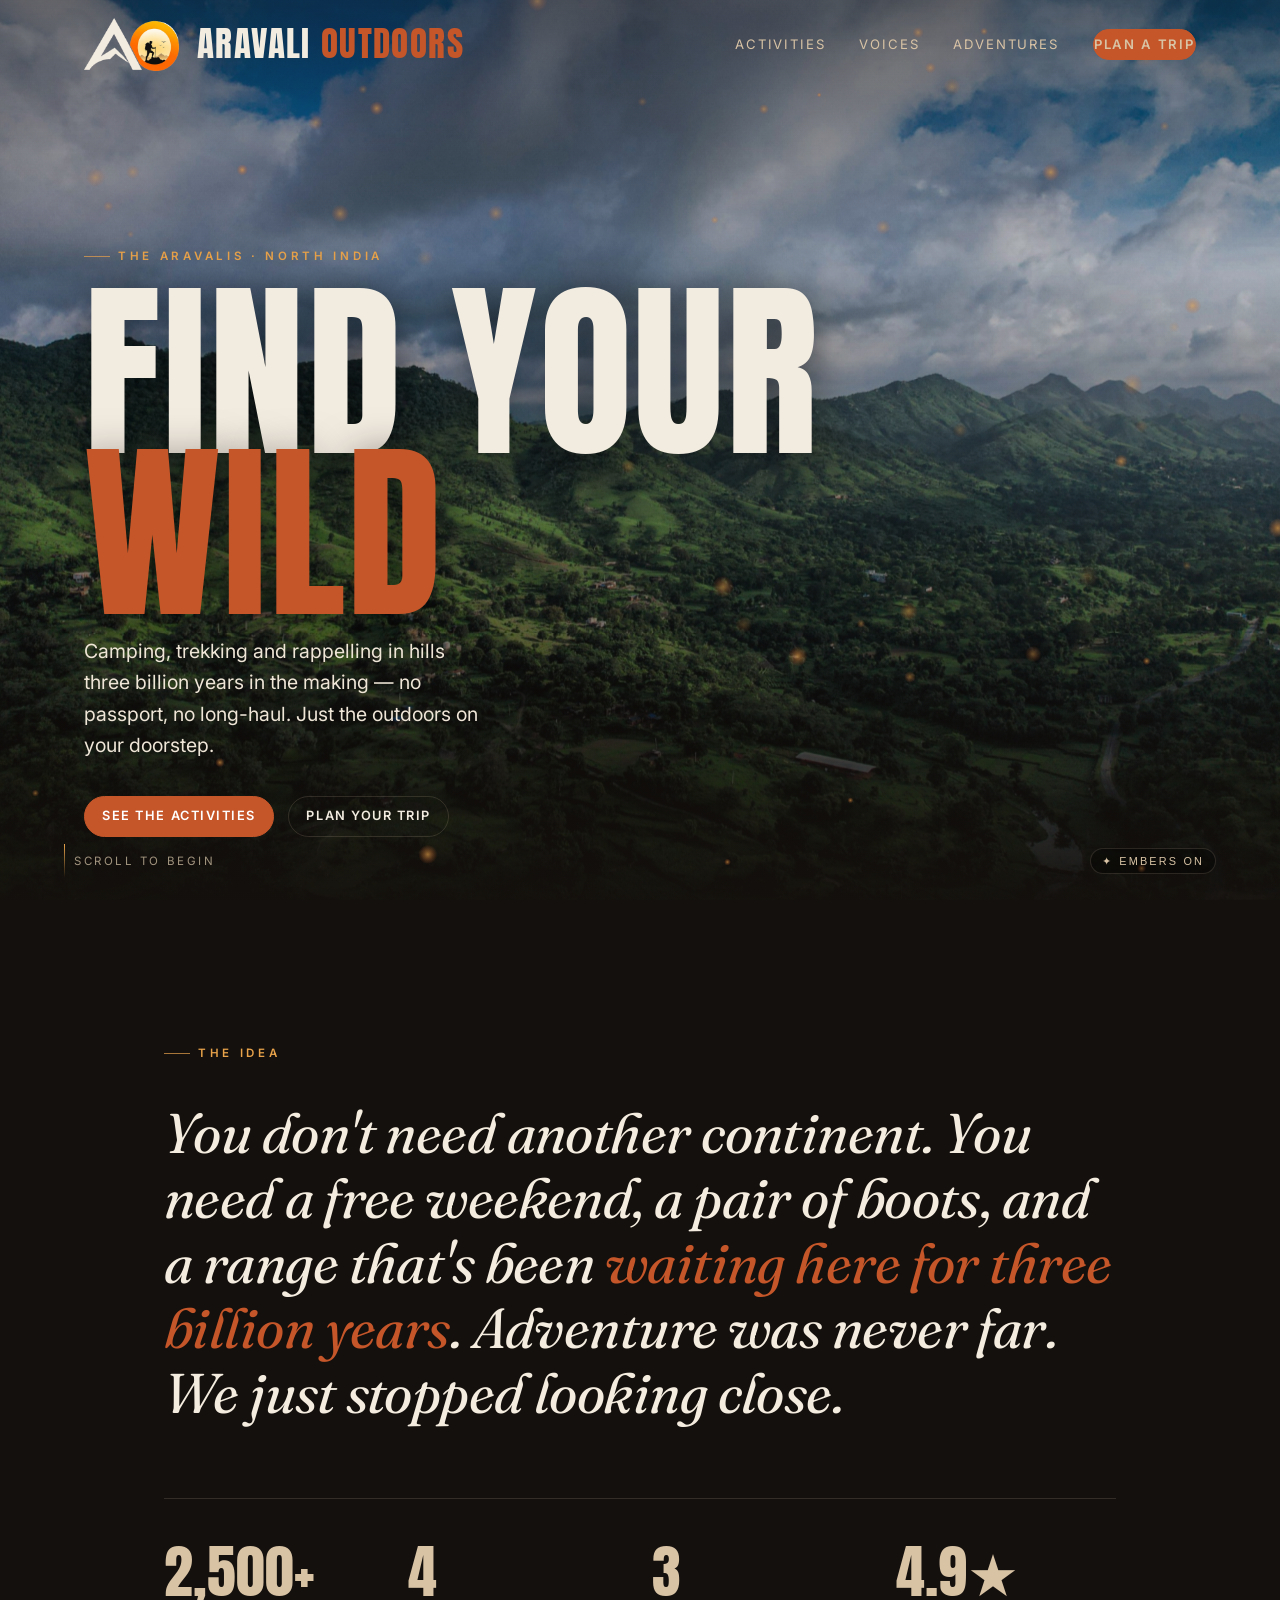
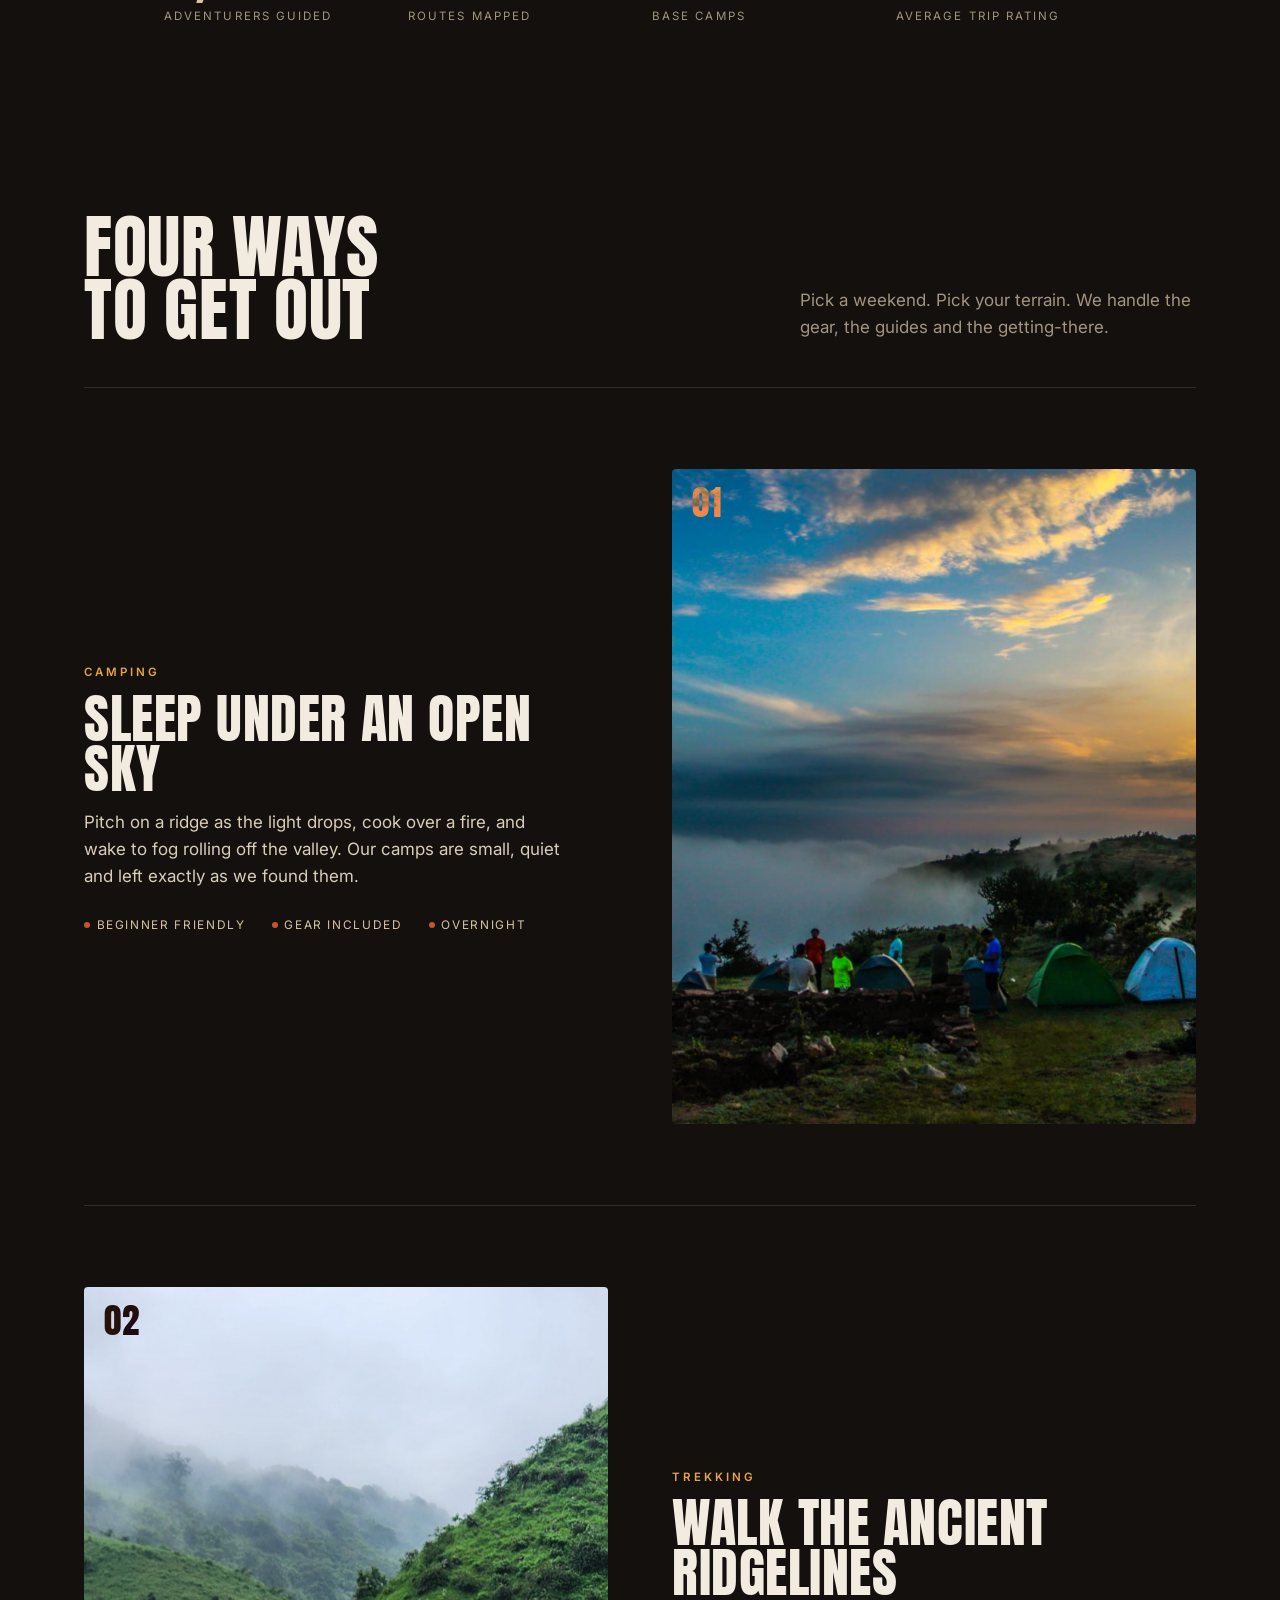
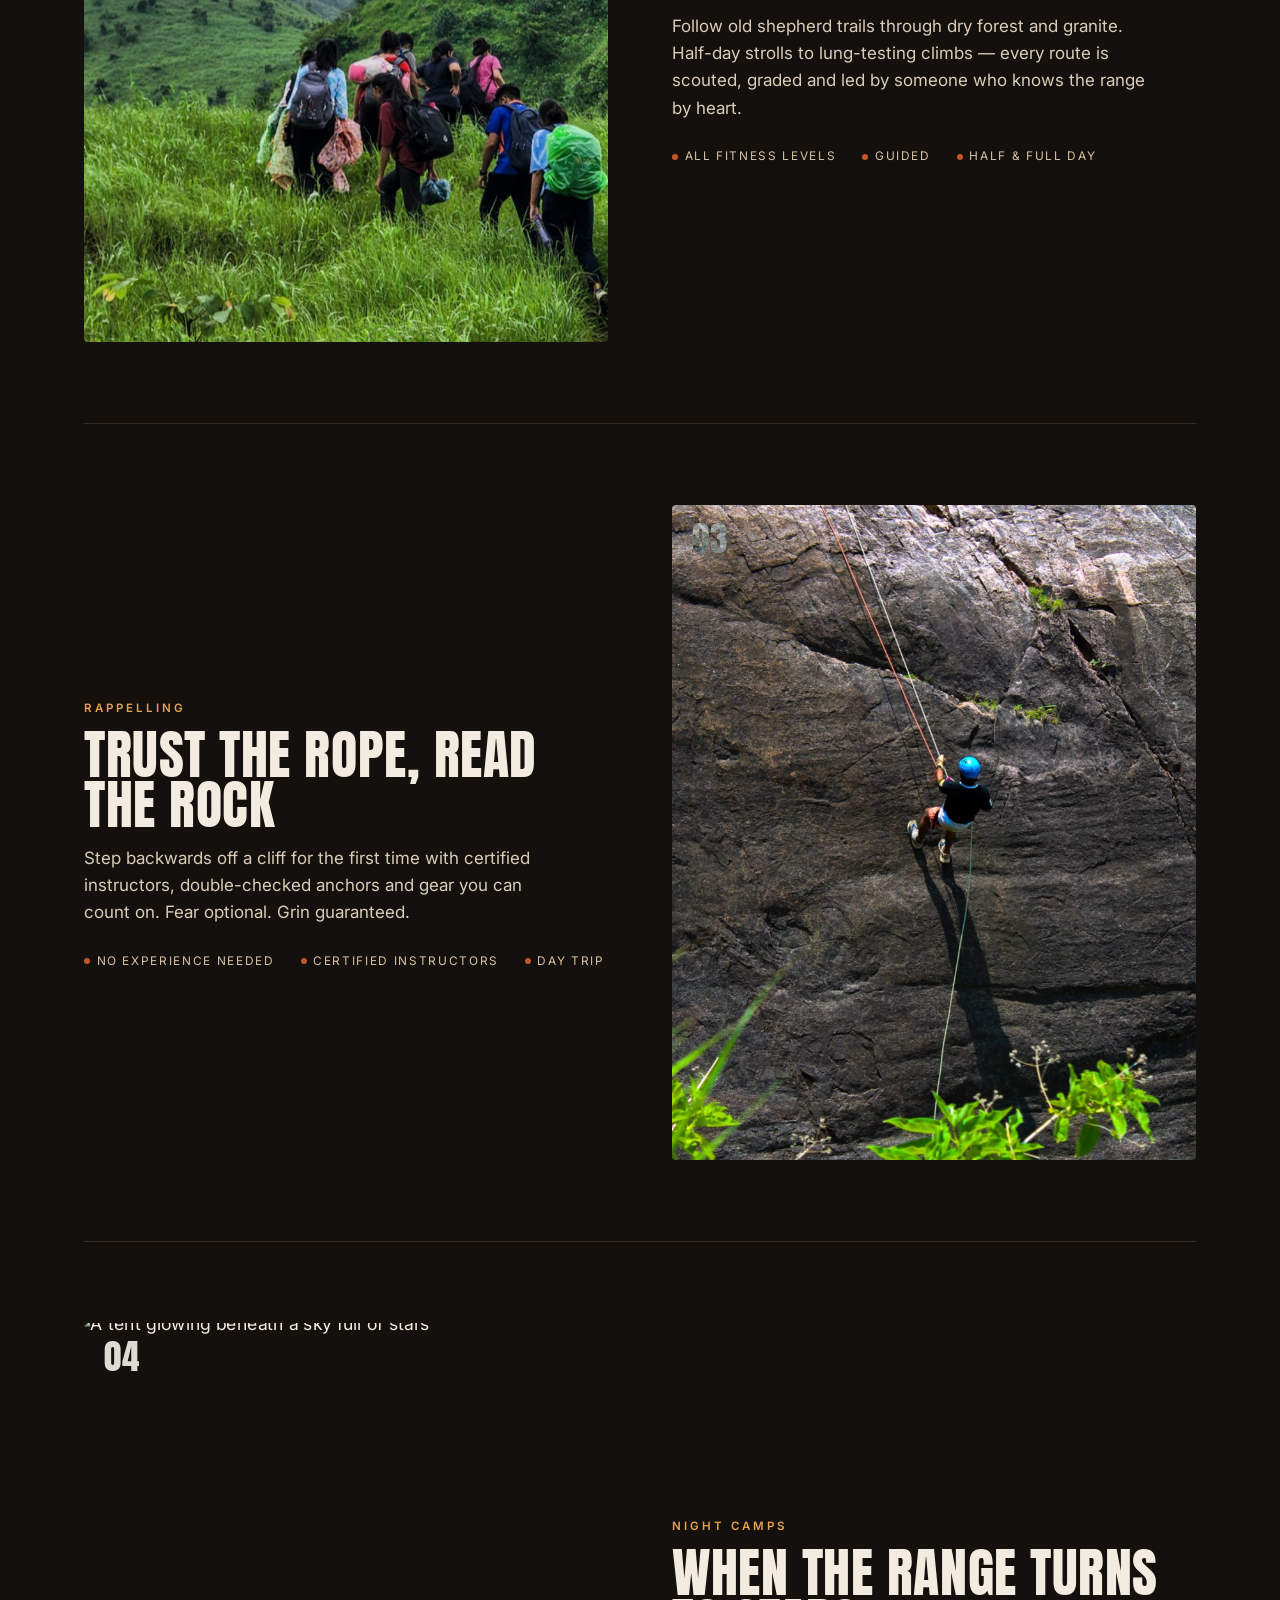
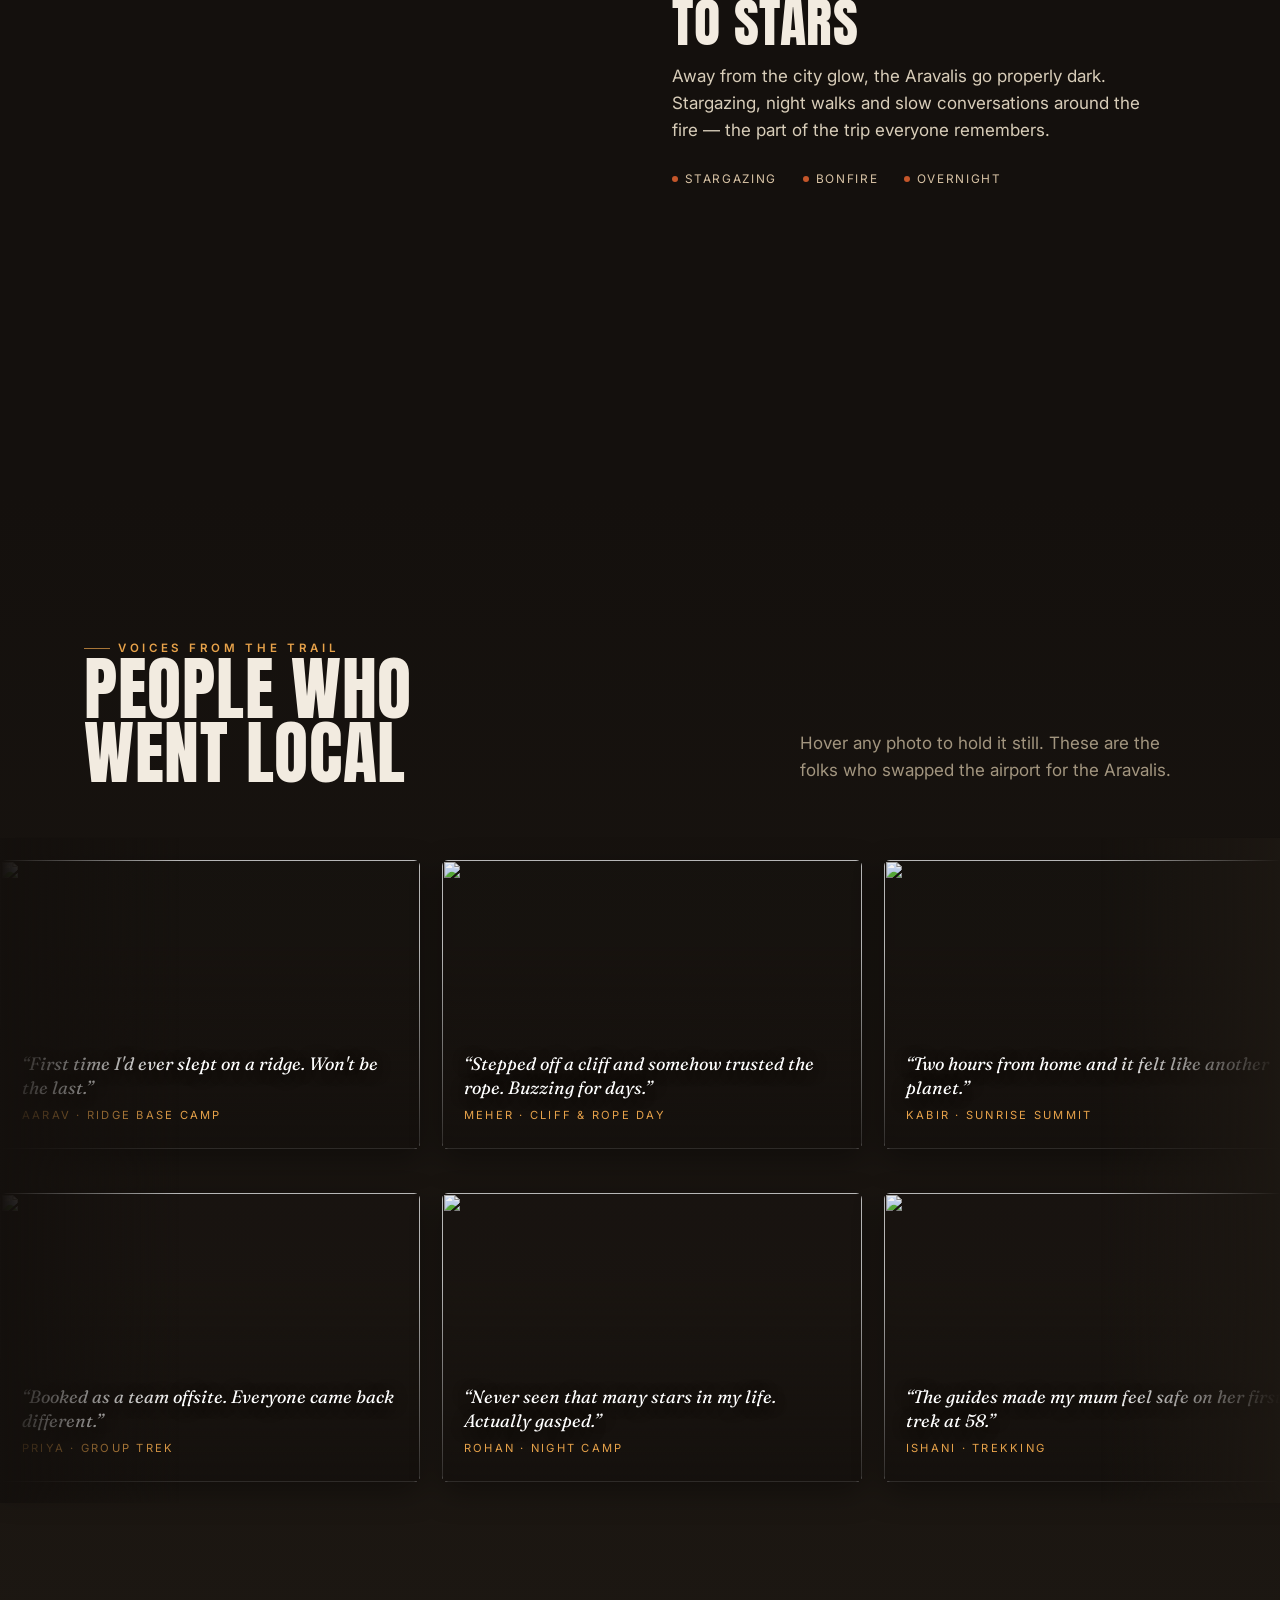
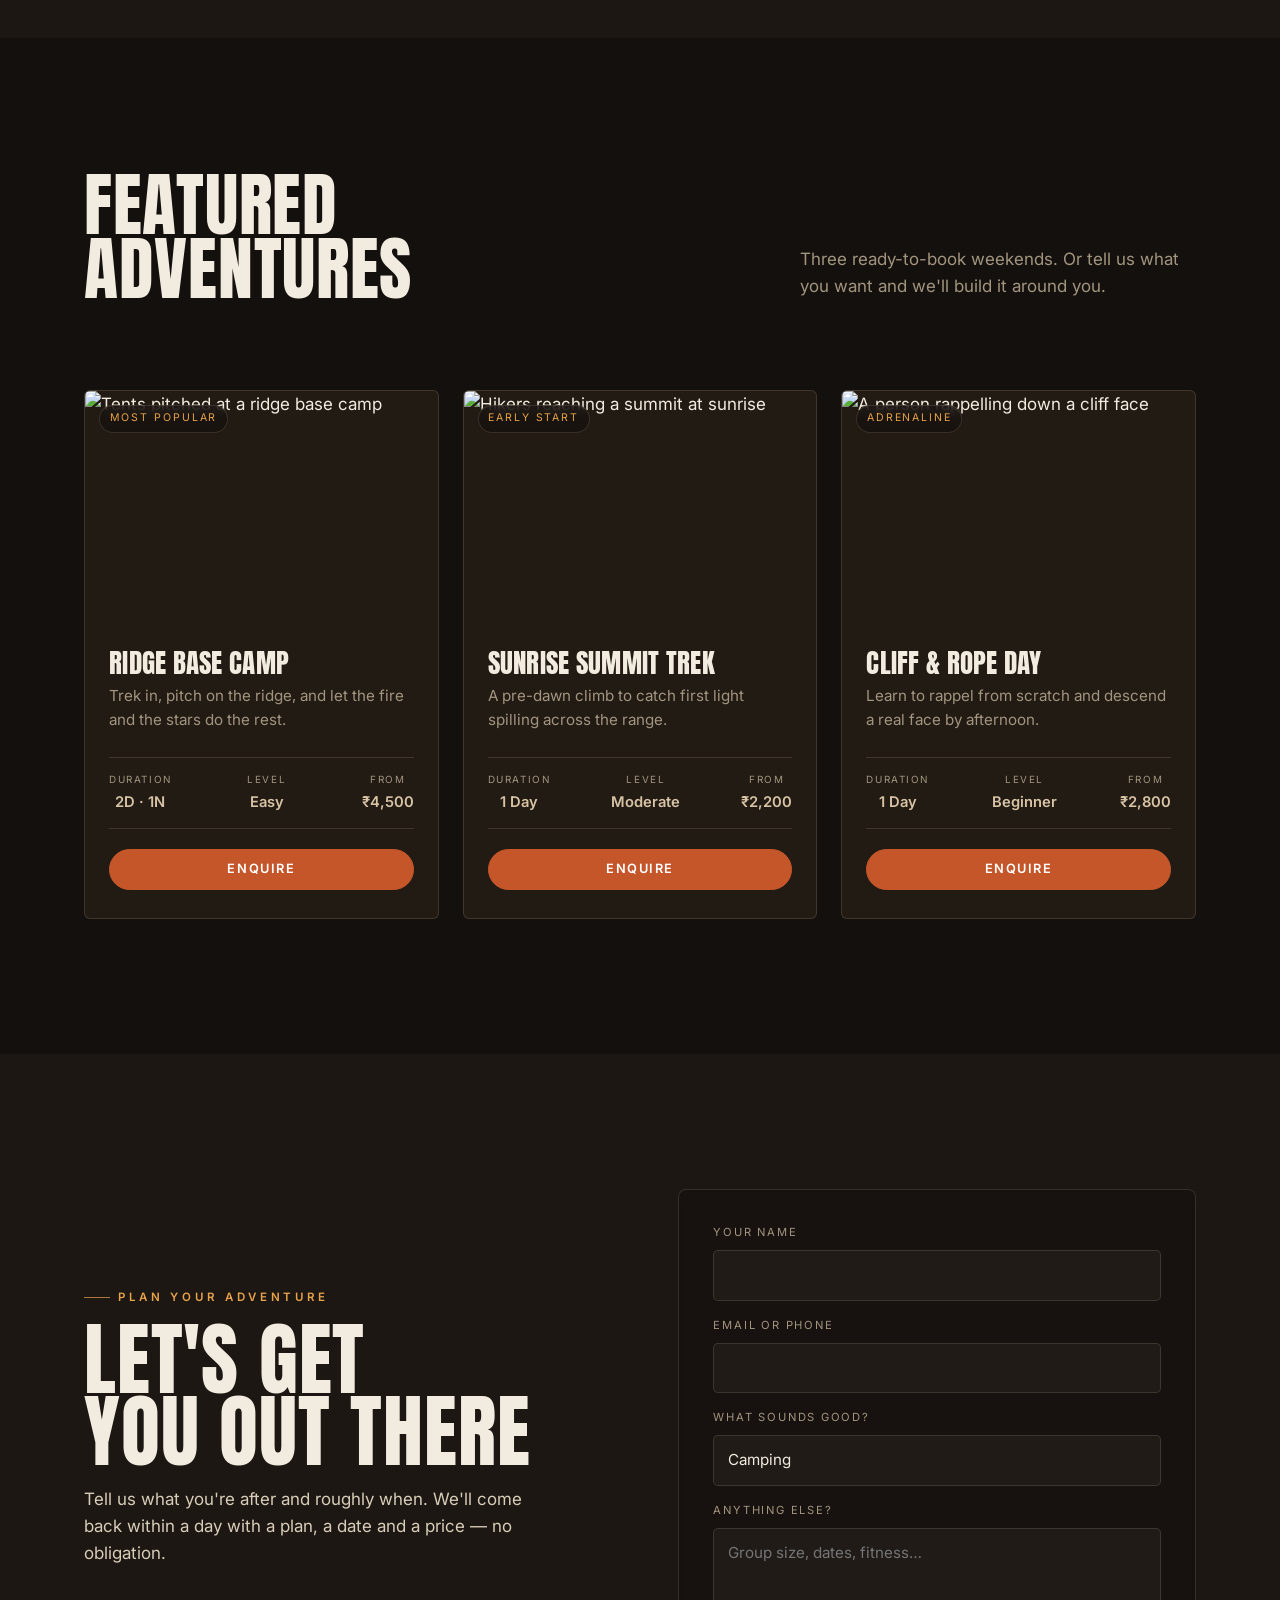
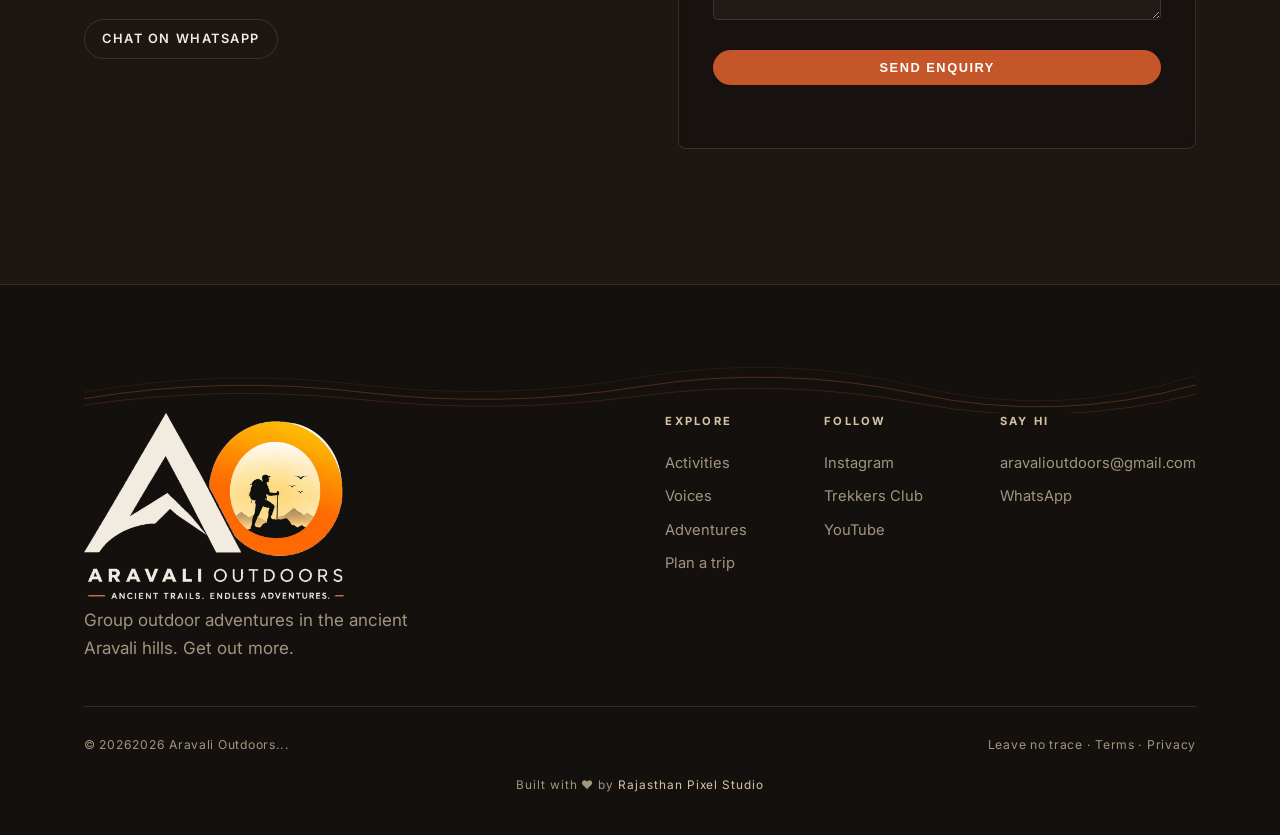
==== index.html @ 8010aa49 "Update footer credit message to include 'Built with ❤️'" ====
<!doctype html>
<html lang="en">
<head>
<meta charset="utf-8" />
<meta name="viewport" content="width=device-width, initial-scale=1" />
<title>Aravali Outdoors — Find your wild</title>
<meta name="description" content="Camping, trekking and rappelling in the ancient Aravali hills. Your greatest adventure is closer than you think." />
<link rel="icon" href="img/logo-favicon.png" />
<link rel="preconnect" href="https://fonts.googleapis.com" />
<link rel="preconnect" href="https://fonts.gstatic.com" crossorigin />
<link href="https://fonts.googleapis.com/css2?family=Anton&family=Fraunces:ital,opsz,wght@1,9..144,400;1,9..144,500&family=Inter:wght@400;500;600&display=swap" rel="stylesheet" />
<style>
  :root{
    --bg:#14100D;
    --bg-2:#1C1712;
    --panel:#221B14;
    --rust:#C4562A;
    --ember:#E7A24A;
    --sand:#D8C3A5;
    --fog:#93A08F;
    --text:#F2EBE0;
    --muted:#A2957F;
    --line:rgba(216,195,165,.16);
    --maxw:1240px;
    --ease:cubic-bezier(.16,1,.3,1);
    --display:"Anton",Impact,sans-serif;
    --serif:"Fraunces",Georgia,serif;
    --sans:"Inter",system-ui,sans-serif;
  }
  *{box-sizing:border-box;margin:0;padding:0}
  html{scroll-behavior:smooth}
  body{
    background:var(--bg);color:var(--text);
    font-family:var(--sans);font-size:17px;line-height:1.6;
    -webkit-font-smoothing:antialiased;overflow-x:clip;
  }
  img{display:block;max-width:100%}
  a{color:inherit;text-decoration:none}
  ::selection{background:var(--rust);color:#fff}
  :focus-visible{outline:2px solid var(--ember);outline-offset:3px;border-radius:2px}

  .wrap{max-width:var(--maxw);margin:0 auto;padding:0 clamp(20px,5vw,64px)}
  .eyebrow{
    font-size:.72rem;letter-spacing:.32em;text-transform:uppercase;
    color:var(--ember);font-weight:600;display:inline-flex;align-items:center;gap:.7em;
  }
  .eyebrow::before{content:"";width:26px;height:1px;background:var(--ember);opacity:.7}
  .display{font-family:var(--display);text-transform:uppercase;line-height:.9;letter-spacing:.01em;font-weight:400}

  /* ---------- Intro loader ---------- */
  #intro{
    position:fixed;inset:0;z-index:1000;background:var(--bg);
    display:grid;place-items:center;transition:opacity 1s var(--ease),visibility 1s;
  }
  #intro.gone{opacity:0;visibility:hidden;pointer-events:none}
  #intro .glow{position:absolute;width:60vmax;height:60vmax;border-radius:50%;
    background:radial-gradient(circle,rgba(196,86,42,.35),transparent 62%);
    filter:blur(30px);animation:pulse 3s var(--ease) infinite}
  #intro .brand{position:relative;text-align:center}
  #intro .brand span{display:block;font-family:var(--display);text-transform:uppercase;
    font-size:clamp(2.4rem,9vw,6rem);line-height:.86;
    opacity:0;transform:translateY(28px);animation:rise .9s var(--ease) forwards}
  #intro .brand span:nth-child(2){animation-delay:.16s;color:var(--rust)}
  #intro .tag{margin-top:1.1rem;font-size:.74rem;letter-spacing:.34em;text-transform:uppercase;
    color:var(--muted);opacity:0;animation:fade 1s var(--ease) .7s forwards}
  #intro .skip{position:absolute;bottom:34px;left:0;right:0;text-align:center;
    font-size:.7rem;letter-spacing:.3em;text-transform:uppercase;color:var(--muted);
    opacity:0;animation:fade 1s ease 1.4s forwards;cursor:pointer}
  @keyframes rise{to{opacity:1;transform:none}}
  @keyframes fade{to{opacity:1}}
  @keyframes pulse{0%,100%{transform:scale(.9);opacity:.7}50%{transform:scale(1.05);opacity:1}}

  /* ---------- Nav ---------- */
  header.nav{position:fixed;top:0;left:0;right:0;z-index:100;
    transition:background .5s var(--ease),border-color .5s,backdrop-filter .5s;
    border-bottom:1px solid transparent}
  header.nav.solid{background:rgba(20,16,13,.82);backdrop-filter:blur(12px);border-bottom-color:var(--line)}
  .nav-inner{max-width:var(--maxw);margin:0 auto;padding:16px clamp(20px,5vw,64px);
    display:flex;align-items:center;justify-content:space-between;gap:20px}
  .logo{display:inline-flex;align-items:center;gap:.5em;font-family:var(--display);
    text-transform:uppercase;font-size:clamp(1.4rem,1rem + 2vw,2.2rem);letter-spacing:.04em;color:var(--text)}
  .brand-mark{height:1.5em;width:auto;display:block;flex:0 0 auto}
  .logo b{color:var(--rust);font-weight:400;margin-left:.28em}
  .foot-logo{display:inline-block;line-height:0}
  .foot-logo img{width:260px;max-width:66vw;height:auto}
  .nav-links{display:flex;align-items:center;gap:34px}
  .nav-links a{font-size:.82rem;letter-spacing:.14em;text-transform:uppercase;color:var(--sand);
    position:relative;padding:4px 0}
  .nav-links a::after{content:"";position:absolute;left:0;bottom:-2px;width:0;height:1px;
    background:var(--ember);transition:width .4s var(--ease)}
  .nav-links a:hover::after{width:100%}
  .btn{display:inline-flex;align-items:center;gap:.6em;font-size:.8rem;letter-spacing:.12em;
    text-transform:uppercase;font-weight:600;padding:.72em 1.35em;border-radius:100px;
    background:var(--rust);color:#fff;border:1px solid var(--rust);
    transition:transform .3s var(--ease),background .3s,color .3s;cursor:pointer}
  .btn:hover{transform:translateY(-2px);background:var(--ember);border-color:var(--ember);color:#20160d}
  .btn.ghost{background:transparent;color:var(--text);border-color:var(--line)}
  .btn.ghost:hover{background:var(--text);color:var(--bg);border-color:var(--text)}
  .nav-toggle{display:none;background:none;border:0;color:var(--text);cursor:pointer;padding:6px}
  .nav-toggle svg{width:26px;height:26px}

  /* ---------- Hero ---------- */
  .hero{position:relative;min-height:100svh;display:flex;align-items:flex-end;
    overflow:hidden;padding-bottom:clamp(40px,7vh,90px)}
  .hero-bg{position:absolute;inset:-8% 0 0 0;z-index:0;
    background:#0d0a07 center/cover no-repeat;
    background-image:url("img/DJI_0691-web.jpg");
    transform:scale(1.08);animation:kb 22s ease-in-out infinite alternate;will-change:transform}
  @keyframes kb{from{transform:scale(1.08) translateY(0)}to{transform:scale(1.16) translateY(-2%)}}
  .hero-scrim{position:absolute;inset:0;z-index:1;
    background:linear-gradient(180deg,rgba(20,16,13,.55) 0%,rgba(20,16,13,.15) 30%,rgba(20,16,13,.55) 72%,rgba(20,16,13,.96) 100%)}
  #embers{position:absolute;inset:0;z-index:2;pointer-events:none}
  .hero .wrap{position:relative;z-index:3;width:100%}
  .hero h1{font-family:var(--display);text-transform:uppercase;
    font-size:clamp(3.4rem,15vw,12rem);line-height:.84;letter-spacing:.01em;
    text-shadow:0 6px 40px rgba(0,0,0,.5)}
  .hero h1 .accent{color:var(--rust)}
  .hero-lede{max-width:34ch;margin-top:1.4rem;color:#efe6d8;font-size:clamp(1rem,1.6vw,1.22rem)}
  .hero-eyebrow{margin-bottom:1.6rem}
  .hero-cta{margin-top:2.2rem;display:flex;gap:14px;flex-wrap:wrap}
  .hero-foot{position:absolute;left:0;right:0;bottom:22px;z-index:3;
    display:flex;align-items:center;justify-content:space-between;
    padding:0 clamp(20px,5vw,64px);color:var(--muted);font-size:.72rem;
    letter-spacing:.22em;text-transform:uppercase}
  .scrollcue{display:flex;align-items:center;gap:.8em}
  .scrollcue .bar{width:1px;height:34px;background:linear-gradient(var(--ember),transparent);
    position:relative;overflow:hidden}
  .scrollcue .bar::after{content:"";position:absolute;top:-100%;left:0;width:100%;height:100%;
    background:var(--ember);animation:drop 1.8s var(--ease) infinite}
  @keyframes drop{0%{top:-100%}60%,100%{top:100%}}
  .mute{background:rgba(0,0,0,.35);border:1px solid var(--line);color:var(--sand);
    border-radius:100px;padding:.5em 1em;font-size:.68rem;letter-spacing:.2em;
    text-transform:uppercase;cursor:pointer;display:inline-flex;gap:.6em;align-items:center}

  /* ---------- Reveal ---------- */
  .reveal{opacity:0;transform:translateY(34px);transition:opacity .9s var(--ease),transform .9s var(--ease)}
  .reveal.in{opacity:1;transform:none}
  .reveal.d1{transition-delay:.08s}.reveal.d2{transition-delay:.16s}.reveal.d3{transition-delay:.24s}

  /* ---------- Manifesto ---------- */
  .manifesto{padding:clamp(90px,15vh,180px) 0;position:relative;background:var(--bg)}
  .manifesto .wrap{max-width:1080px}
  .manifesto .eyebrow{margin-bottom:2.4rem}
  .manifesto p{font-family:var(--serif);font-style:italic;font-weight:400;
    font-size:clamp(1.7rem,4.4vw,3.5rem);line-height:1.16;letter-spacing:-.01em;color:#f4ecdf}
  .manifesto p em{color:var(--rust);font-style:italic}
  .stats{display:grid;grid-template-columns:repeat(4,1fr);gap:24px;margin-top:clamp(50px,8vh,90px);
    border-top:1px solid var(--line);padding-top:44px}
  .stat .num{font-family:var(--display);font-size:clamp(2.2rem,5vw,3.6rem);line-height:1;color:var(--sand)}
  .stat .lbl{margin-top:.6em;font-size:.72rem;letter-spacing:.18em;text-transform:uppercase;color:var(--muted)}

  /* ---------- Activities ---------- */
  .activities{padding:clamp(40px,6vh,80px) 0 clamp(20px,4vh,60px)}
  .sec-head{display:flex;align-items:flex-end;justify-content:space-between;gap:24px;
    padding-bottom:clamp(30px,5vh,60px);flex-wrap:wrap}
  .sec-head h2{font-family:var(--display);text-transform:uppercase;
    font-size:clamp(2.2rem,6vw,4.4rem);line-height:.9}
  .sec-head p{color:var(--muted);max-width:36ch}
  .act{display:grid;grid-template-columns:1fr 1fr;gap:clamp(24px,5vw,72px);align-items:center;
    padding:clamp(50px,9vh,110px) 0;border-top:1px solid var(--line)}
  .act:nth-child(even) .act-media{order:2}
  .act-media{position:relative;aspect-ratio:4/5;border-radius:4px;overflow:hidden}
  .act-media img{width:100%;height:100%;object-fit:cover;transform:scale(1.04);
    transition:transform 1.2s var(--ease);will-change:transform}
  .act:hover .act-media img{transform:scale(1.11)}
  .act-media .idx{position:absolute;top:18px;left:20px;font-family:var(--display);
    font-size:2.2rem;color:var(--text);mix-blend-mode:difference;letter-spacing:.02em}
  .act-body .kicker{font-size:.72rem;letter-spacing:.26em;text-transform:uppercase;color:var(--ember);font-weight:600}
  .act-body h3{font-family:var(--display);text-transform:uppercase;
    font-size:clamp(2rem,5vw,3.4rem);line-height:.92;margin:.5rem 0 1rem}
  .act-body p{color:#d8cdb9;max-width:44ch}
  .act-meta{display:flex;gap:26px;margin-top:1.6rem;flex-wrap:wrap}
  .act-meta span{font-size:.74rem;letter-spacing:.14em;text-transform:uppercase;color:var(--sand);
    display:flex;align-items:center;gap:.55em}
  .act-meta span::before{content:"";width:6px;height:6px;background:var(--rust);border-radius:50%}

  /* ---------- Voices marquee ---------- */
  .voices{padding:clamp(90px,15vh,170px) 0;background:linear-gradient(180deg,var(--bg),var(--bg-2))}
  .voices .wrap{margin-bottom:clamp(34px,6vh,60px)}
  .marquee{position:relative;display:flex;flex-direction:column;gap:22px;padding:22px 0;overflow-x:clip;overflow-y:visible}
  .marquee::before,.marquee::after{content:"";position:absolute;top:0;bottom:0;width:14vw;max-width:220px;z-index:4;pointer-events:none}
  .marquee::before{left:0;background:linear-gradient(90deg,var(--bg),transparent)}
  .marquee::after{right:0;background:linear-gradient(270deg,var(--bg-2),transparent)}
  .track{display:flex;gap:22px;width:max-content;will-change:transform}
  .track.left{animation:scrollL 46s linear infinite}
  .track.right{animation:scrollR 52s linear infinite}
  .marquee:hover .track{animation-play-state:paused}
  @keyframes scrollL{from{transform:translateX(0)}to{transform:translateX(-50%)}}
  @keyframes scrollR{from{transform:translateX(-50%)}to{transform:translateX(0)}}
  .vcard{position:relative;flex:0 0 auto;width:clamp(280px,34vw,420px);aspect-ratio:16/11;
    border-radius:6px;overflow:hidden;transition:transform .55s var(--ease),box-shadow .55s;
    box-shadow:0 10px 30px rgba(0,0,0,.35)}
  .vcard img{width:100%;height:100%;object-fit:cover;transition:transform .8s var(--ease)}
  .vcard .grad{position:absolute;inset:0;background:linear-gradient(180deg,rgba(20,16,13,.05) 30%,rgba(20,16,13,.85))}
  .vcard .quote{position:absolute;left:0;right:0;bottom:0;padding:22px;z-index:2}
  .vcard .quote p{font-family:var(--serif);font-style:italic;font-size:1.12rem;line-height:1.32;color:#fff;
    text-shadow:0 2px 14px rgba(0,0,0,.5)}
  .vcard .quote .who{margin-top:.8em;font-family:var(--sans);font-style:normal;font-size:.7rem;
    letter-spacing:.2em;text-transform:uppercase;color:var(--ember)}
  .marquee:hover .vcard{opacity:.5}
  .vcard:hover{transform:scale(1.14);z-index:6;box-shadow:0 26px 60px rgba(0,0,0,.6);opacity:1!important}
  .vcard:hover img{transform:scale(1.06)}

  /* ---------- Featured adventures ---------- */
  .adventures{padding:clamp(90px,15vh,170px) 0}
  .adv-grid{display:grid;grid-template-columns:repeat(3,1fr);gap:24px;margin-top:clamp(30px,5vh,56px)}
  .adv{position:relative;border:1px solid var(--line);border-radius:6px;overflow:hidden;
    background:var(--panel);transition:transform .5s var(--ease),border-color .5s}
  .adv:hover{transform:translateY(-6px);border-color:rgba(231,162,74,.5)}
  .adv-img{aspect-ratio:3/2;overflow:hidden}
  .adv-img img{width:100%;height:100%;object-fit:cover;transition:transform 1s var(--ease)}
  .adv:hover .adv-img img{transform:scale(1.08)}
  .adv-tier{position:absolute;top:14px;left:14px;background:rgba(20,16,13,.7);backdrop-filter:blur(6px);
    border:1px solid var(--line);border-radius:100px;padding:.4em .9em;font-size:.66rem;
    letter-spacing:.18em;text-transform:uppercase;color:var(--ember)}
  .adv-body{padding:24px 24px 28px}
  .adv-body h3{font-family:var(--display);text-transform:uppercase;font-size:1.7rem;line-height:.95;margin-bottom:.5rem}
  .adv-body p{color:var(--muted);font-size:.95rem;min-height:3.6em}
  .adv-facts{display:flex;justify-content:space-between;margin:18px 0 20px;
    border-top:1px solid var(--line);border-bottom:1px solid var(--line);padding:14px 0}
  .adv-facts div{text-align:center}
  .adv-facts .k{font-size:.62rem;letter-spacing:.16em;text-transform:uppercase;color:var(--muted)}
  .adv-facts .v{font-family:var(--sans);font-weight:600;color:var(--sand);margin-top:3px;font-size:.92rem}
  .adv .btn{width:100%;justify-content:center}

  /* ---------- Contact ---------- */
  .contact{position:relative;overflow:hidden;padding:clamp(90px,15vh,170px) 0;background:var(--bg-2)}
  .contact-bg{position:absolute;inset:0;z-index:0;opacity:.22;background:center/cover no-repeat;
    background-image:url("https://images.unsplash.com/photo-1504280390367-361c6d9f38f4?auto=format&fit=crop&w=2000&q=80")}
  .contact-scrim{position:absolute;inset:0;z-index:1;background:linear-gradient(180deg,var(--bg-2),rgba(28,23,18,.7))}
  .contact .wrap{position:relative;z-index:2;display:grid;grid-template-columns:1fr 1fr;gap:clamp(30px,6vw,80px);align-items:center}
  .contact h2{font-family:var(--display);text-transform:uppercase;font-size:clamp(2.4rem,6.5vw,5rem);line-height:.9;margin:1rem 0 1.2rem}
  .contact .lede{color:#d8cdb9;max-width:40ch;margin-bottom:1.8rem}
  .contact .wa{margin-top:1.4rem}
  form{background:rgba(20,16,13,.55);border:1px solid var(--line);border-radius:8px;padding:clamp(22px,3vw,34px);backdrop-filter:blur(8px)}
  .field{margin-bottom:16px}
  .field label{display:block;font-size:.7rem;letter-spacing:.16em;text-transform:uppercase;color:var(--muted);margin-bottom:8px}
  .field input,.field select,.field textarea{width:100%;background:rgba(255,255,255,.04);
    border:1px solid var(--line);border-radius:5px;color:var(--text);font:inherit;font-size:.95rem;
    padding:.8em .9em;transition:border-color .3s}
  .field textarea{resize:vertical;min-height:92px}
  .field input:focus,.field select:focus,.field textarea:focus{outline:none;border-color:var(--ember)}
  .field select{appearance:none;cursor:pointer}
  form .btn{width:100%;justify-content:center;margin-top:6px}
  .form-note{margin-top:14px;font-size:.78rem;color:var(--fog);text-align:center;min-height:1.2em}

  /* ---------- Footer ---------- */
  footer{border-top:1px solid var(--line);padding:clamp(50px,8vh,80px) 0 40px;background:var(--bg)}
  .foot-top{display:flex;justify-content:space-between;gap:34px;flex-wrap:wrap;padding-bottom:44px;border-bottom:1px solid var(--line)}
  .foot-brand .logo{font-size:1.5rem;margin-bottom:1rem}
  .foot-brand p{color:var(--muted);max-width:34ch}
  .foot-cols{display:flex;gap:clamp(34px,6vw,90px);flex-wrap:wrap}
  .foot-col h4{font-size:.7rem;letter-spacing:.2em;text-transform:uppercase;color:var(--sand);margin-bottom:16px}
  .foot-col a{display:block;color:var(--muted);font-size:.92rem;padding:5px 0;transition:color .3s}
  .foot-col a:hover{color:var(--ember)}
  .foot-bottom{display:flex;justify-content:space-between;gap:16px;flex-wrap:wrap;padding-top:28px;
    color:var(--muted);font-size:.76rem;letter-spacing:.06em}
  .foot-credit{text-align:center;margin-top:22px;color:var(--muted);font-size:.74rem;letter-spacing:.08em}
  .foot-credit span{color:var(--sand)}
  .contour{display:block;width:100%;height:auto;color:var(--rust);opacity:.5}

  /* ---------- Responsive ---------- */
  @media(max-width:900px){
    .nav-links{display:none}
    .nav-toggle{display:block}
    header.nav.open .nav-links{display:flex;position:absolute;top:100%;left:0;right:0;
      flex-direction:column;gap:0;background:rgba(20,16,13,.97);backdrop-filter:blur(12px);
      border-bottom:1px solid var(--line);padding:8px 0}
    header.nav.open .nav-links a{padding:15px clamp(20px,5vw,64px)}
    header.nav.open .nav-links .btn{margin:12px clamp(20px,5vw,64px)}
    .act{grid-template-columns:1fr;gap:24px}
    .act:nth-child(even) .act-media{order:0}
    .act-media{aspect-ratio:16/11}
    .stats{grid-template-columns:1fr 1fr;gap:30px 20px}
    .adv-grid{grid-template-columns:1fr}
    .contact .wrap{grid-template-columns:1fr}
    .vcard{width:78vw}
  }
  @media(prefers-reduced-motion:reduce){
    *{animation-duration:.001ms!important;animation-iteration-count:1!important;
      transition-duration:.001ms!important;scroll-behavior:auto!important}
    .track.left,.track.right{animation:none}
    .hero-bg{animation:none;transform:scale(1.05)}
    .reveal{opacity:1;transform:none}
  }
</style>
</head>
<body>

<!-- Intro loader -->
<div id="intro" aria-hidden="true">
  <div class="glow"></div>
  <div class="brand">
    <span>Aravali</span><span>Outdoors</span>
  </div>
  <div class="tag">India's oldest range · your newest habit</div>
  <div class="skip" id="skip">Enter →</div>
</div>

<!-- Nav -->
<header class="nav" id="nav">
  <div class="nav-inner">
    <a href="#top" class="logo" aria-label="Aravali Outdoors home">
      <img class="brand-mark" src="img/logo-icon-dark.png" alt="" /><span>Aravali<b>Outdoors</b></span>
    </a>
    <nav class="nav-links" aria-label="Primary">
      <a href="#activities">Activities</a>
      <a href="#voices">Voices</a>
      <a href="#adventures">Adventures</a>
      <a href="#contact" class="btn">Plan a trip</a>
    </nav>
    <button class="nav-toggle" id="navToggle" aria-label="Toggle menu" aria-expanded="false">
      <svg viewBox="0 0 24 24" fill="none" stroke="currentColor" stroke-width="1.6"><path d="M3 6h18M3 12h18M3 18h18"/></svg>
    </button>
  </div>
</header>

<main id="top">

  <!-- Hero -->
  <section class="hero">
    <div class="hero-bg" id="heroBg"></div>
    <div class="hero-scrim"></div>
    <canvas id="embers"></canvas>
    <div class="wrap">
      <span class="eyebrow hero-eyebrow">The Aravalis · North India</span>
      <h1 class="display">Find your<br><span class="accent">wild</span></h1>
      <p class="hero-lede">Camping, trekking and rappelling in hills three billion years in the making — no passport, no long-haul. Just the outdoors on your doorstep.</p>
      <div class="hero-cta">
        <a href="#activities" class="btn">See the activities</a>
        <a href="#contact" class="btn ghost">Plan your trip</a>
      </div>
    </div>
    <div class="hero-foot">
      <div class="scrollcue"><span class="bar"></span> Scroll to begin</div>
      <button class="mute" id="mute" aria-pressed="false">
        <span id="muteIcon">✦</span> Embers on
      </button>
    </div>
  </section>

  <!-- Manifesto -->
  <section class="manifesto">
    <div class="wrap reveal">
      <span class="eyebrow">The idea</span>
      <p>You don't need another continent. You need a free weekend, a pair of boots, and a range that's been <em>waiting here for three billion years</em>. Adventure was never far. We just stopped looking close.</p>
      <div class="stats">
        <div class="stat reveal d1"><div class="num" data-count="2500" data-suffix="+">0</div><div class="lbl">Adventurers guided</div></div>
        <div class="stat reveal d1"><div class="num" data-count="4">0</div><div class="lbl">Routes mapped</div></div>
        <div class="stat reveal d2"><div class="num" data-count="3">0</div><div class="lbl">Base camps</div></div>
        <div class="stat reveal d2"><div class="num">4.9★</div><div class="lbl">Average trip rating</div></div>
      </div>
    </div>
  </section>

  <!-- Activities -->
  <section class="activities" id="activities">
    <div class="wrap">
      <div class="sec-head reveal">
        <h2 class="display">Four ways<br>to get out</h2>
        <p>Pick a weekend. Pick your terrain. We handle the gear, the guides and the getting-there.</p>
      </div>

      <article class="act reveal">
        <div class="act-media">
          <img src="img/C2.jpeg" alt="Tents pitched on an Aravali hilltop at sunset above a sea of clouds" loading="lazy">
          <span class="idx display">01</span>
        </div>
        <div class="act-body">
          <span class="kicker">Camping</span>
          <h3 class="display">Sleep under an open sky</h3>
          <p>Pitch on a ridge as the light drops, cook over a fire, and wake to fog rolling off the valley. Our camps are small, quiet and left exactly as we found them.</p>
          <div class="act-meta"><span>Beginner friendly</span><span>Gear included</span><span>Overnight</span></div>
        </div>
      </article>

      <article class="act reveal">
        <div class="act-media">
          <img src="img/activity-trekking-web.jpg" alt="A group trekking up misty green Aravali hills with backpacks" loading="lazy">
          <span class="idx display">02</span>
        </div>
        <div class="act-body">
          <span class="kicker">Trekking</span>
          <h3 class="display">Walk the ancient ridgelines</h3>
          <p>Follow old shepherd trails through dry forest and granite. Half-day strolls to lung-testing climbs — every route is scouted, graded and led by someone who knows the range by heart.</p>
          <div class="act-meta"><span>All fitness levels</span><span>Guided</span><span>Half & full day</span></div>
        </div>
      </article>

      <article class="act reveal">
        <div class="act-media">
          <img src="img/rappeling-web.jpg" alt="A rappeller descending a granite cliff in the Aravali hills" loading="lazy">
          <span class="idx display">03</span>
        </div>
        <div class="act-body">
          <span class="kicker">Rappelling</span>
          <h3 class="display">Trust the rope, read the rock</h3>
          <p>Step backwards off a cliff for the first time with certified instructors, double-checked anchors and gear you can count on. Fear optional. Grin guaranteed.</p>
          <div class="act-meta"><span>No experience needed</span><span>Certified instructors</span><span>Day trip</span></div>
        </div>
      </article>

      <article class="act reveal">
        <div class="act-media">
          <img src="https://images.unsplash.com/photo-1519681393784-d120267933ba?auto=format&fit=crop&w=1200&q=80" alt="A tent glowing beneath a sky full of stars" loading="lazy">
          <span class="idx display">04</span>
        </div>
        <div class="act-body">
          <span class="kicker">Night camps</span>
          <h3 class="display">When the range turns to stars</h3>
          <p>Away from the city glow, the Aravalis go properly dark. Stargazing, night walks and slow conversations around the fire — the part of the trip everyone remembers.</p>
          <div class="act-meta"><span>Stargazing</span><span>Bonfire</span><span>Overnight</span></div>
        </div>
      </article>
    </div>
  </section>

  <!-- Voices marquee -->
  <section class="voices" id="voices">
    <div class="wrap reveal">
      <span class="eyebrow">Voices from the trail</span>
      <div class="sec-head" style="padding-bottom:0">
        <h2 class="display">People who<br>went local</h2>
        <p>Hover any photo to hold it still. These are the folks who swapped the airport for the Aravalis.</p>
      </div>
    </div>
    <div class="marquee" id="m1"><div class="track left" data-dup></div></div>
    <div class="marquee" id="m2"><div class="track right" data-dup></div></div>
  </section>

  <!-- Featured adventures -->
  <section class="adventures" id="adventures">
    <div class="wrap">
      <div class="sec-head reveal">
        <h2 class="display">Featured<br>adventures</h2>
        <p>Three ready-to-book weekends. Or tell us what you want and we'll build it around you.</p>
      </div>
      <div class="adv-grid">
        <article class="adv reveal">
          <div class="adv-img"><img src="https://images.unsplash.com/photo-1445308394109-4ec2920981b1?auto=format&fit=crop&w=900&q=80" alt="Tents pitched at a ridge base camp" loading="lazy"></div>
          <span class="adv-tier">Most popular</span>
          <div class="adv-body">
            <h3 class="display">Ridge Base Camp</h3>
            <p>Trek in, pitch on the ridge, and let the fire and the stars do the rest.</p>
            <div class="adv-facts">
              <div><div class="k">Duration</div><div class="v">2D · 1N</div></div>
              <div><div class="k">Level</div><div class="v">Easy</div></div>
              <div><div class="k">From</div><div class="v">₹4,500</div></div>
            </div>
            <a href="#contact" class="btn">Enquire</a>
          </div>
        </article>

        <article class="adv reveal d1">
          <div class="adv-img"><img src="https://images.unsplash.com/photo-1454496522488-7a8e488e8606?auto=format&fit=crop&w=900&q=80" alt="Hikers reaching a summit at sunrise" loading="lazy"></div>
          <span class="adv-tier">Early start</span>
          <div class="adv-body">
            <h3 class="display">Sunrise Summit Trek</h3>
            <p>A pre-dawn climb to catch first light spilling across the range.</p>
            <div class="adv-facts">
              <div><div class="k">Duration</div><div class="v">1 Day</div></div>
              <div><div class="k">Level</div><div class="v">Moderate</div></div>
              <div><div class="k">From</div><div class="v">₹2,200</div></div>
            </div>
            <a href="#contact" class="btn">Enquire</a>
          </div>
        </article>

        <article class="adv reveal d2">
          <div class="adv-img"><img src="https://images.unsplash.com/photo-1601224335112-b5b9b3f4d8f4?auto=format&fit=crop&w=900&q=80" alt="A person rappelling down a cliff face" loading="lazy" onerror="this.src='https://images.unsplash.com/photo-1522163182402-834f871fd851?auto=format&fit=crop&w=900&q=80'"></div>
          <span class="adv-tier">Adrenaline</span>
          <div class="adv-body">
            <h3 class="display">Cliff &amp; Rope Day</h3>
            <p>Learn to rappel from scratch and descend a real face by afternoon.</p>
            <div class="adv-facts">
              <div><div class="k">Duration</div><div class="v">1 Day</div></div>
              <div><div class="k">Level</div><div class="v">Beginner</div></div>
              <div><div class="k">From</div><div class="v">₹2,800</div></div>
            </div>
            <a href="#contact" class="btn">Enquire</a>
          </div>
        </article>
      </div>
    </div>
  </section>

  <!-- Contact -->
  <section class="contact" id="contact">
    <div class="contact-bg"></div>
    <div class="contact-scrim"></div>
    <div class="wrap">
      <div class="reveal">
        <span class="eyebrow">Plan your adventure</span>
        <h2 class="display">Let's get<br>you out there</h2>
        <p class="lede">Tell us what you're after and roughly when. We'll come back within a day with a plan, a date and a price — no obligation.</p>
        <a class="btn ghost wa" href="https://wa.me/919999999999?text=Hi%20Aravali%20Outdoors%2C%20I%27d%20like%20to%20plan%20a%20trip" target="_blank" rel="noopener">Chat on WhatsApp</a>
      </div>
      <form id="enquiry" novalidate>
        <div class="field"><label for="name">Your name</label><input id="name" name="name" type="text" autocomplete="name" required></div>
        <div class="field"><label for="email">Email or phone</label><input id="email" name="email" type="text" autocomplete="email" required></div>
        <div class="field"><label for="activity">What sounds good?</label>
          <select id="activity" name="activity">
            <option>Camping</option><option>Trekking</option><option>Rappelling</option>
            <option>Night camp / stargazing</option><option>Not sure — surprise me</option>
          </select>
        </div>
        <div class="field"><label for="msg">Anything else?</label><textarea id="msg" name="msg" placeholder="Group size, dates, fitness…"></textarea></div>
        <button class="btn" type="submit">Send enquiry</button>
        <div class="form-note" id="formNote" role="status" aria-live="polite"></div>
      </form>
    </div>
  </section>
</main>

<!-- Footer -->
<footer>
  <div class="wrap">
    <svg class="contour" viewBox="0 0 1200 60" preserveAspectRatio="none" fill="none" stroke="currentColor" stroke-width="1" aria-hidden="true">
      <path d="M0 45 Q150 20 300 38 T600 32 T900 40 T1200 30" opacity=".8"/>
      <path d="M0 52 Q150 30 300 46 T600 42 T900 50 T1200 40" opacity=".5"/>
      <path d="M0 38 Q150 12 300 30 T600 22 T900 32 T1200 20" opacity=".3"/>
    </svg>
    <div class="foot-top">
      <div class="foot-brand">
        <a href="#top" class="foot-logo"><img src="img/logo-full-dark.png" alt="Aravali Outdoors — ancient trails, endless adventures" /></a>
        <p>Group outdoor adventures in the ancient Aravali hills. Get out more.</p>
      </div>
      <div class="foot-cols">
        <div class="foot-col"><h4>Explore</h4>
          <a href="#activities">Activities</a><a href="#voices">Voices</a><a href="#adventures">Adventures</a><a href="#contact">Plan a trip</a>
        </div>
        <div class="foot-col"><h4>Follow</h4>
          <a href="#" onclick="return false">Instagram</a><a href="#" onclick="return false">Trekkers Club</a><a href="#" onclick="return false">YouTube</a>
        </div>
        <div class="foot-col"><h4>Say hi</h4>
          <a href="mailto:aravalioutdoors@gmail.com">aravalioutdoors@gmail.com</a><a href="https://wa.me/9799334992" target="_blank" rel="noopener">WhatsApp</a>
        </div>
      </div>
    </div>
    <div class="foot-bottom">
      <span>© 2026<span id="yr"></span> Aravali Outdoors...</span>
      <span>Leave no trace · Terms · Privacy</span>
    </div>
    <div class="foot-credit">Built with ❤️ by <span>Rajasthan Pixel Studio</span></div>
  </div>
</footer>

<script>
(function(){
  var reduce = window.matchMedia("(prefers-reduced-motion: reduce)").matches;

  /* Intro */
  var intro = document.getElementById("intro");
  function dismiss(){ if(intro){ intro.classList.add("gone"); document.body.style.overflow=""; } }
  document.body.style.overflow = intro ? "hidden" : "";
  document.getElementById("skip").addEventListener("click", dismiss);
  window.addEventListener("wheel", dismiss, {once:true, passive:true});
  window.addEventListener("touchmove", dismiss, {once:true, passive:true});
  setTimeout(dismiss, reduce ? 200 : 2600);

  /* Nav scroll state + mobile toggle */
  var nav = document.getElementById("nav");
  function onScroll(){ nav.classList.toggle("solid", window.scrollY > 40); }
  onScroll(); window.addEventListener("scroll", onScroll, {passive:true});
  var toggle = document.getElementById("navToggle");
  toggle.addEventListener("click", function(){
    var open = nav.classList.toggle("open");
    toggle.setAttribute("aria-expanded", open);
  });
  document.querySelectorAll(".nav-links a").forEach(function(a){
    a.addEventListener("click", function(){ nav.classList.remove("open"); toggle.setAttribute("aria-expanded","false"); });
  });

  /* Reveal on scroll (with safety fallback so content is never stuck hidden) */
  var reveals = document.querySelectorAll(".reveal");
  if("IntersectionObserver" in window){
    var io = new IntersectionObserver(function(entries){
      entries.forEach(function(e){ if(e.isIntersecting){ e.target.classList.add("in"); io.unobserve(e.target); } });
    }, {threshold:.16, rootMargin:"0px 0px -8% 0px"});
    reveals.forEach(function(el){ io.observe(el); });
  } else {
    reveals.forEach(function(el){ el.classList.add("in"); });
  }

  /* Count-up */
  function countUp(el){
    var target = +el.dataset.count, suffix = el.dataset.suffix || "", dur = 1400, start = null;
    if(reduce){ el.textContent = target + suffix; return; }
    function step(t){
      if(!start) start = t;
      var p = Math.min((t-start)/dur, 1), val = Math.floor((1-Math.pow(1-p,3))*target);
      el.textContent = val.toLocaleString() + suffix;
      if(p<1) requestAnimationFrame(step);
    }
    requestAnimationFrame(step);
  }
  var statIO = new IntersectionObserver(function(entries){
    entries.forEach(function(e){ if(e.isIntersecting){ countUp(e.target); statIO.unobserve(e.target); } });
  }, {threshold:.6});
  document.querySelectorAll(".num[data-count]").forEach(function(el){ statIO.observe(el); });

  /* Hero parallax */
  var heroBg = document.getElementById("heroBg");
  if(!reduce){
    window.addEventListener("scroll", function(){
      var y = window.scrollY;
      if(y < window.innerHeight) heroBg.style.transform = "scale(1.12) translateY(" + (y*0.18) + "px)";
    }, {passive:true});
  }

  /* Voices marquee — build cards, duplicate for seamless loop */
  var voices = [
    {img:"https://images.unsplash.com/photo-1500648767791-00dcc994a43e?auto=format&fit=crop&w=800&q=80", q:"First time I'd ever slept on a ridge. Won't be the last.", who:"Aarav · Ridge Base Camp"},
    {img:"https://images.unsplash.com/photo-1438761681033-6461ffad8d80?auto=format&fit=crop&w=800&q=80", q:"Stepped off a cliff and somehow trusted the rope. Buzzing for days.", who:"Meher · Cliff & Rope Day"},
    {img:"https://images.unsplash.com/photo-1507003211169-0a1dd7228f2d?auto=format&fit=crop&w=800&q=80", q:"Two hours from home and it felt like another planet.", who:"Kabir · Sunrise Summit"},
    {img:"https://images.unsplash.com/photo-1494790108377-be9c29b29330?auto=format&fit=crop&w=800&q=80", q:"The guides made my mum feel safe on her first trek at 58.", who:"Ishani · Trekking"},
    {img:"https://images.unsplash.com/photo-1531123897727-8f129e1688ce?auto=format&fit=crop&w=800&q=80", q:"Never seen that many stars in my life. Actually gasped.", who:"Rohan · Night Camp"},
    {img:"https://images.unsplash.com/photo-1544005313-94ddf0286df2?auto=format&fit=crop&w=800&q=80", q:"Booked as a team offsite. Everyone came back different.", who:"Priya · Group trek"}
  ];
  function card(v){
    return '<figure class="vcard"><img src="'+v.img+'" alt="" loading="lazy">'
      + '<div class="grad"></div><figcaption class="quote"><p>&ldquo;'+v.q+'&rdquo;</p>'
      + '<span class="who">'+v.who+'</span></figcaption></figure>';
  }
  function fill(trackId, arr){
    var t = document.querySelector(trackId + " .track");
    var html = arr.map(card).join("");
    t.innerHTML = html + html; /* duplicate => -50% loop is seamless */
  }
  fill("#m1", voices);
  fill("#m2", voices.slice().reverse());

  /* Ember particles */
  var canvas = document.getElementById("embers");
  var hero = canvas.parentElement;
  var ctx = canvas.getContext("2d");
  var embersOn = !reduce, W, H, parts = [], raf;
  function size(){ W = canvas.width = hero.offsetWidth; H = canvas.height = hero.offsetHeight; }
  function seed(){
    parts = [];
    var n = Math.round(Math.min(70, W/22));
    for(var i=0;i<n;i++) parts.push(spark(true));
  }
  function spark(init){
    return {
      x: Math.random()*W,
      y: init ? Math.random()*H : H + 10,
      r: Math.random()*2.2 + 0.6,
      vy: -(Math.random()*0.5 + 0.25),
      vx: (Math.random()-0.5)*0.35,
      a: Math.random()*0.5 + 0.2,
      drift: Math.random()*Math.PI*2
    };
  }
  function draw(){
    ctx.clearRect(0,0,W,H);
    for(var i=0;i<parts.length;i++){
      var p = parts[i];
      p.drift += 0.01;
      p.y += p.vy; p.x += p.vx + Math.sin(p.drift)*0.25;
      if(p.y < -10){ parts[i] = spark(false); continue; }
      var g = ctx.createRadialGradient(p.x,p.y,0,p.x,p.y,p.r*4);
      g.addColorStop(0,"rgba(231,162,74,"+p.a+")");
      g.addColorStop(1,"rgba(196,86,42,0)");
      ctx.fillStyle = g;
      ctx.beginPath(); ctx.arc(p.x,p.y,p.r*4,0,Math.PI*2); ctx.fill();
    }
    raf = requestAnimationFrame(draw);
  }
  function startEmbers(){ if(raf) cancelAnimationFrame(raf); size(); seed(); draw(); }
  function stopEmbers(){ if(raf) cancelAnimationFrame(raf); raf=null; ctx.clearRect(0,0,W,H); }
  if(embersOn) startEmbers();
  window.addEventListener("resize", function(){ if(embersOn){ size(); seed(); } });

  /* Mute / toggle embers */
  var muteBtn = document.getElementById("mute");
  muteBtn.addEventListener("click", function(){
    embersOn = !embersOn;
    muteBtn.setAttribute("aria-pressed", String(!embersOn));
    muteBtn.innerHTML = embersOn ? '<span>✦</span> Embers on' : '<span>✧</span> Embers off';
    if(embersOn) startEmbers(); else stopEmbers();
  });

  /* Enquiry form */
  var form = document.getElementById("enquiry");
  form.addEventListener("submit", function(e){
    e.preventDefault();
    var note = document.getElementById("formNote");
    var name = form.name.value.trim(), contact = form.email.value.trim();
    if(!name || !contact){ note.style.color = "var(--ember)"; note.textContent = "Add your name and a way to reach you."; return; }
    note.style.color = "var(--fog)";
    note.textContent = "Thanks, " + name.split(" ")[0] + " — we'll be in touch within a day.";
    form.reset();
  });

  /* Year */
  document.getElementById("yr").textContent = new Date().getFullYear();
})();
</script>
</body>
</html>
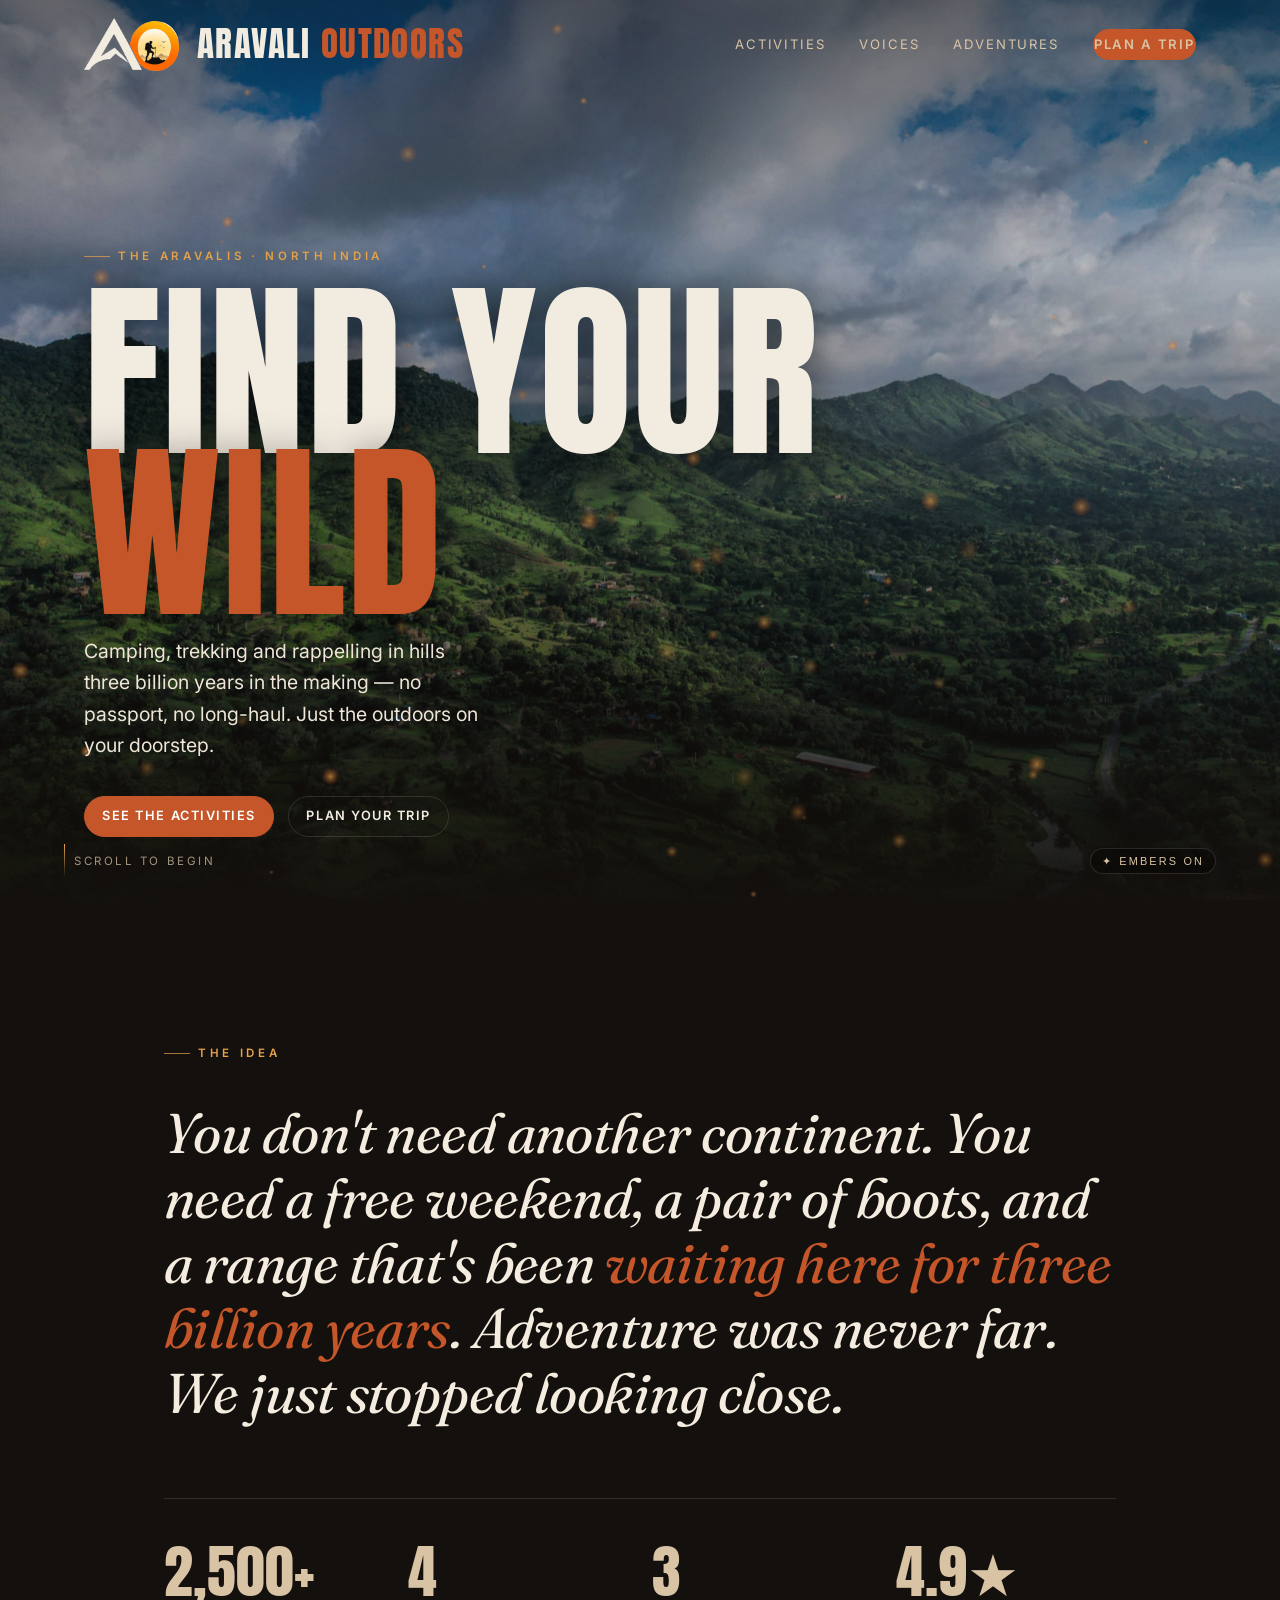
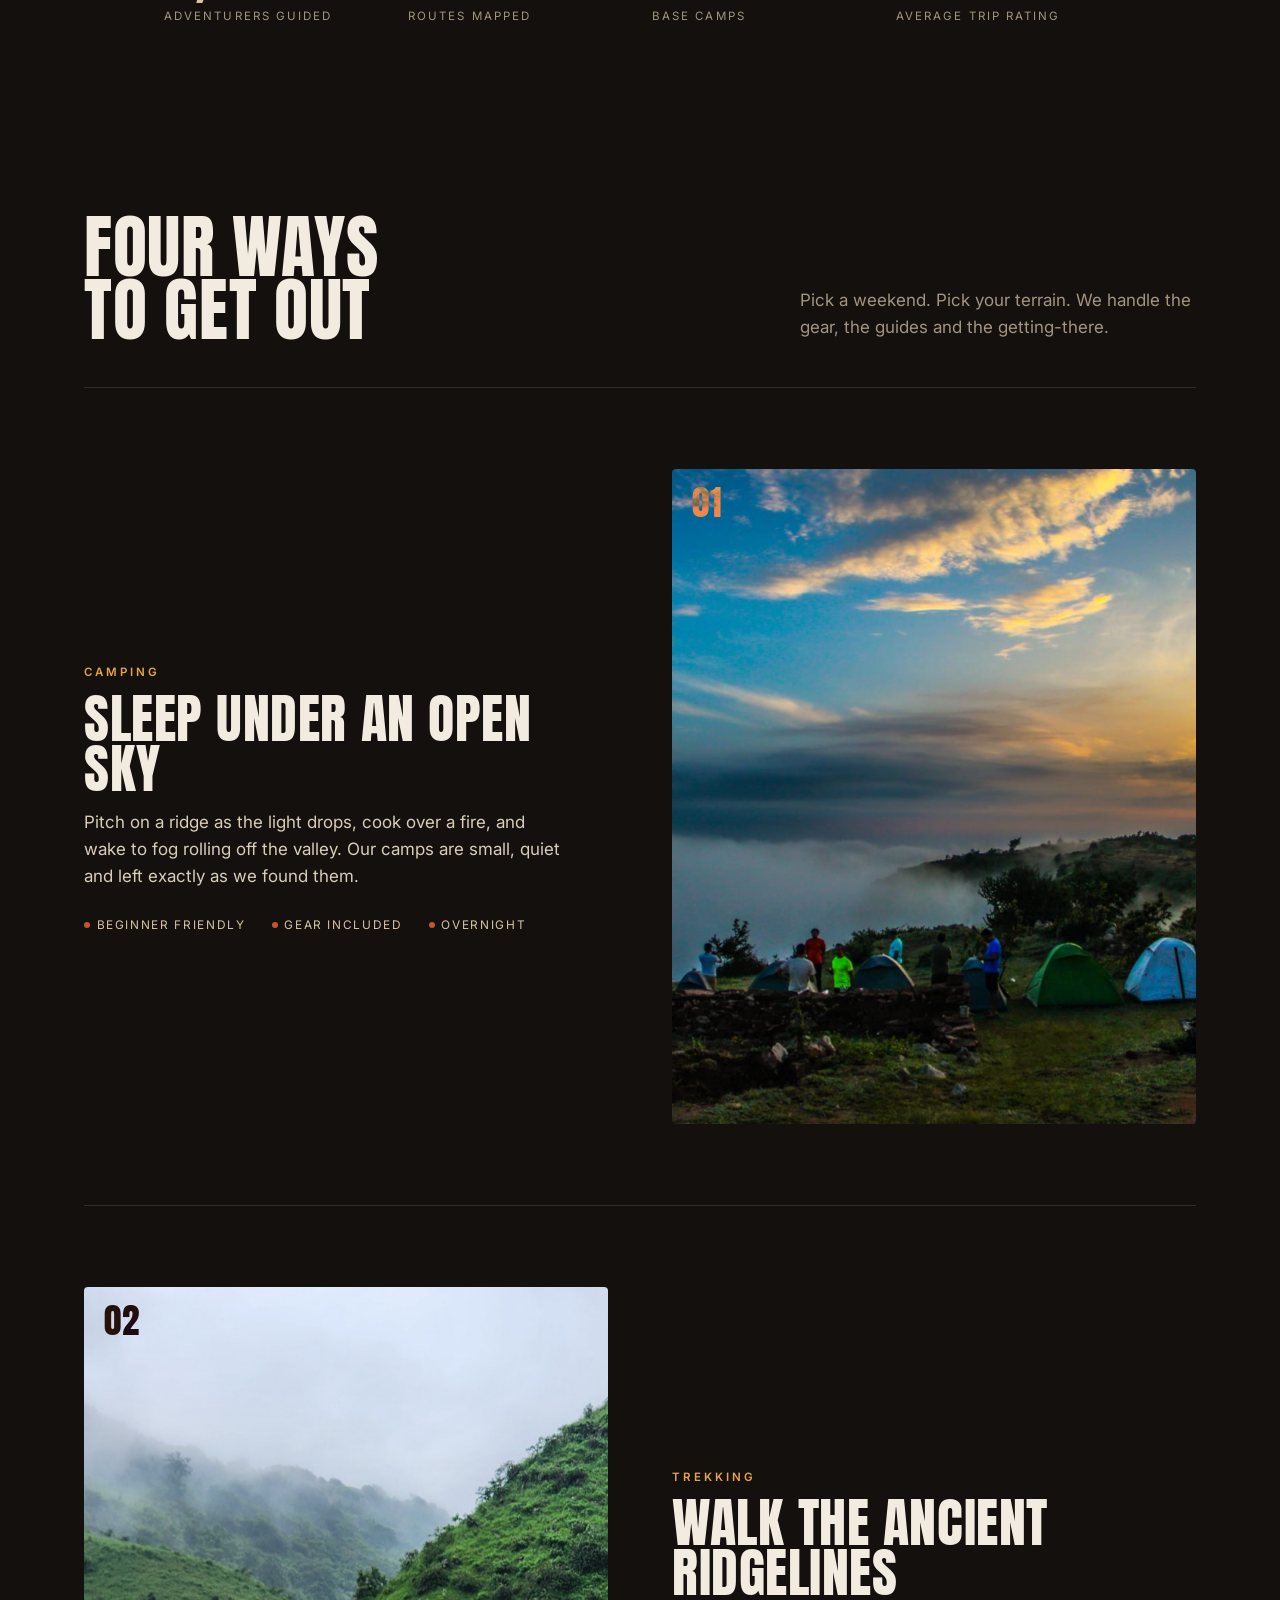
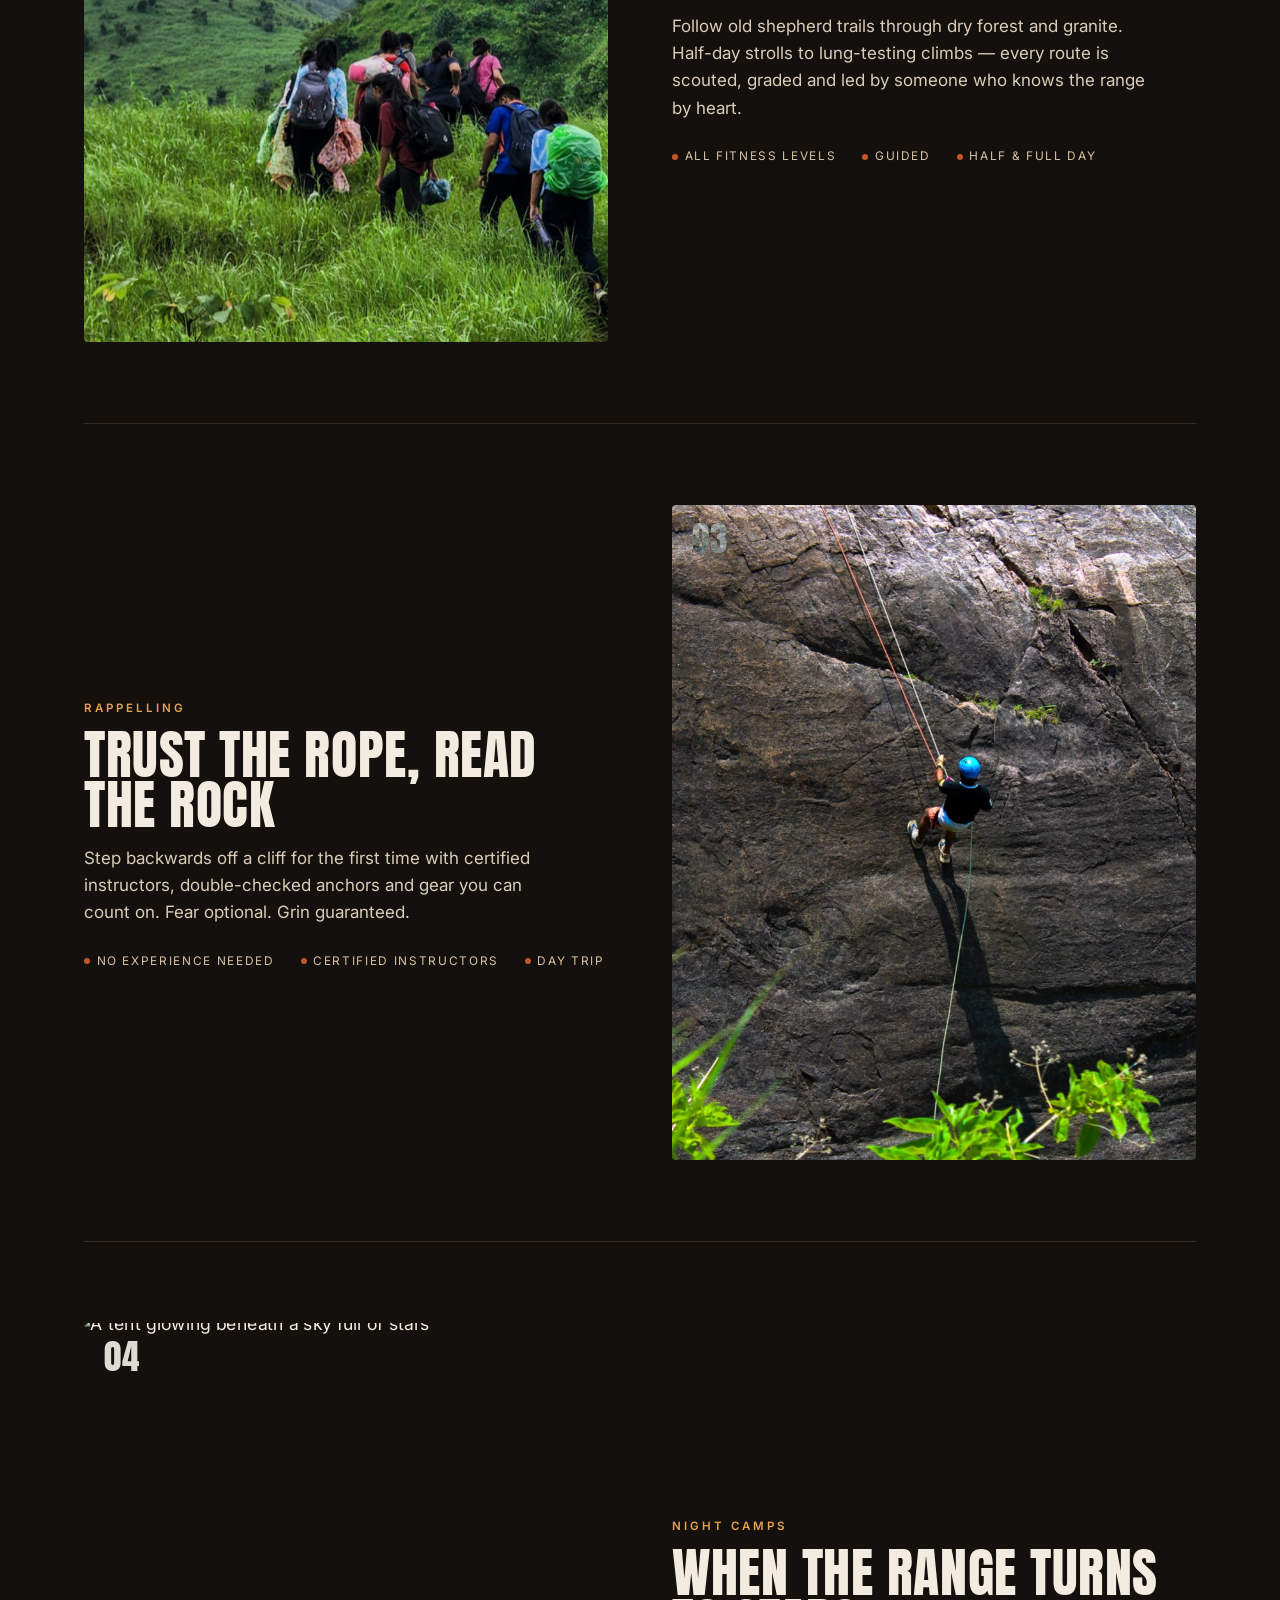
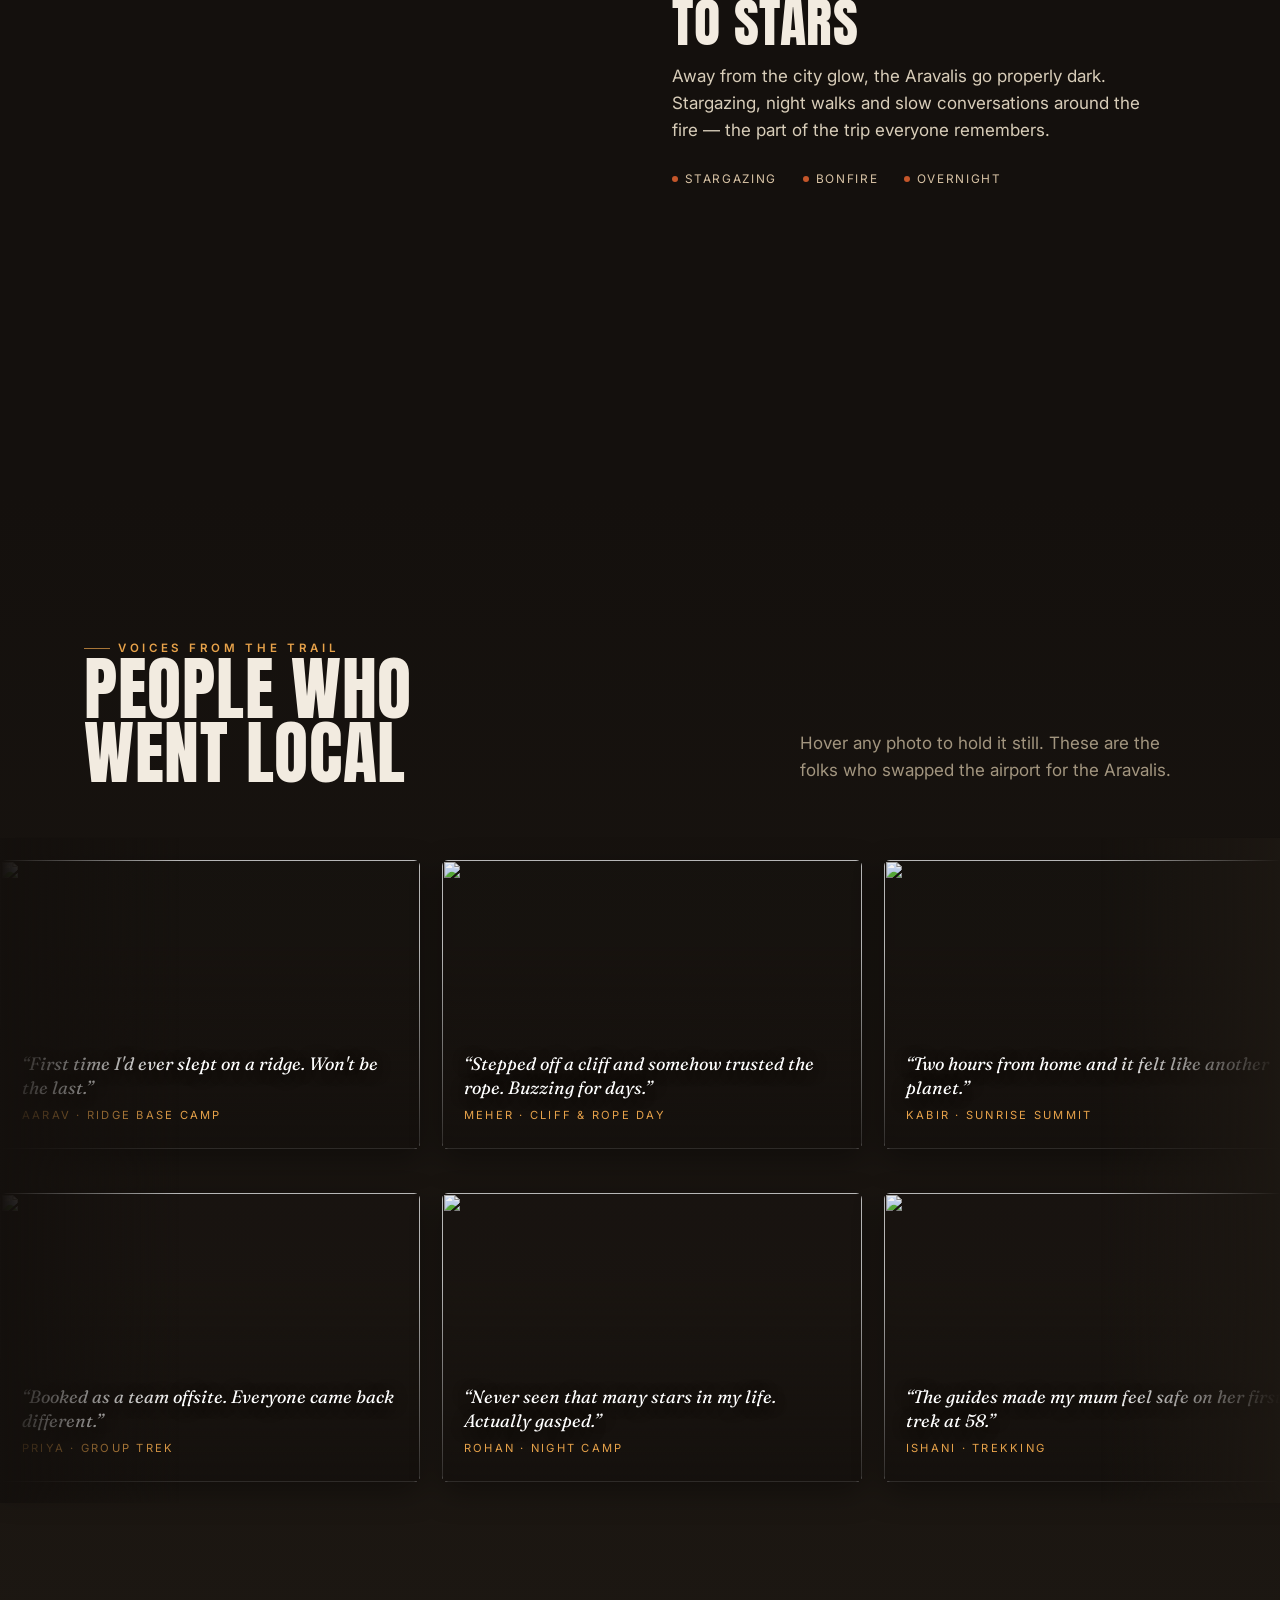
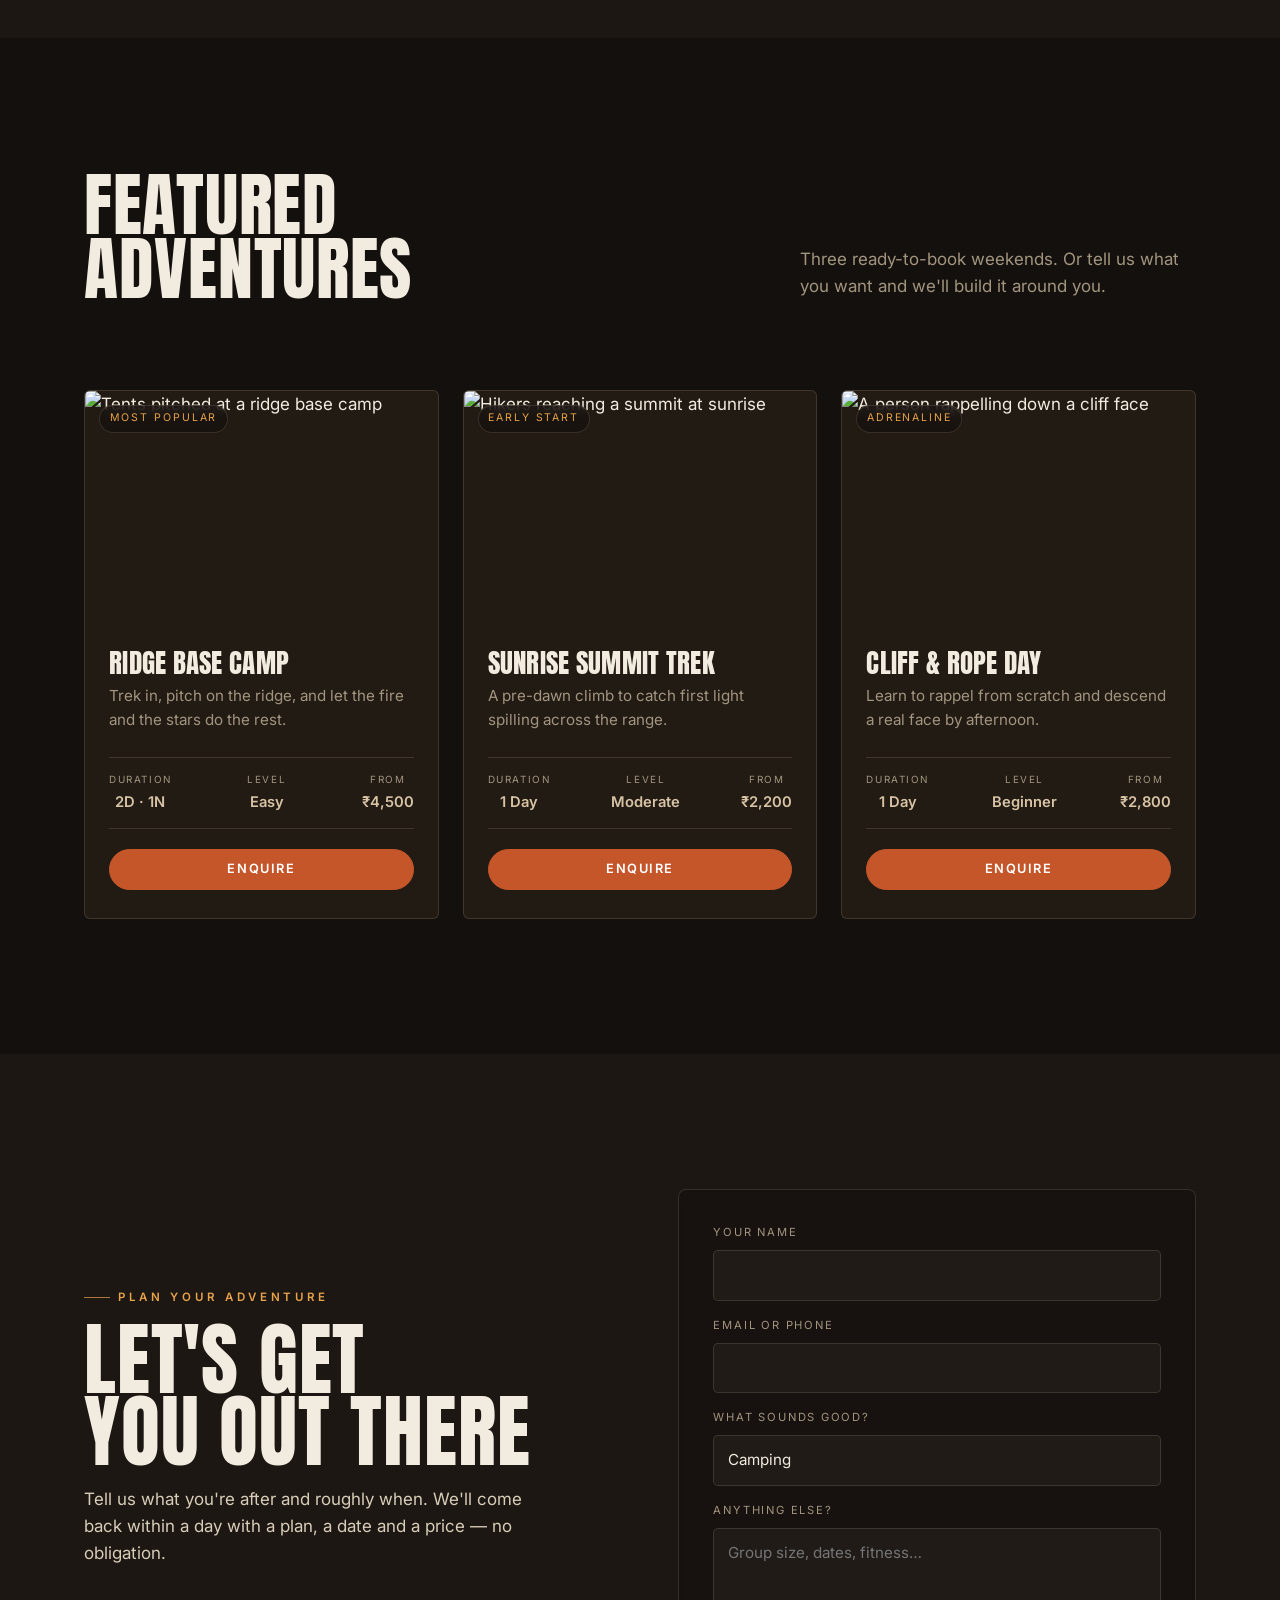
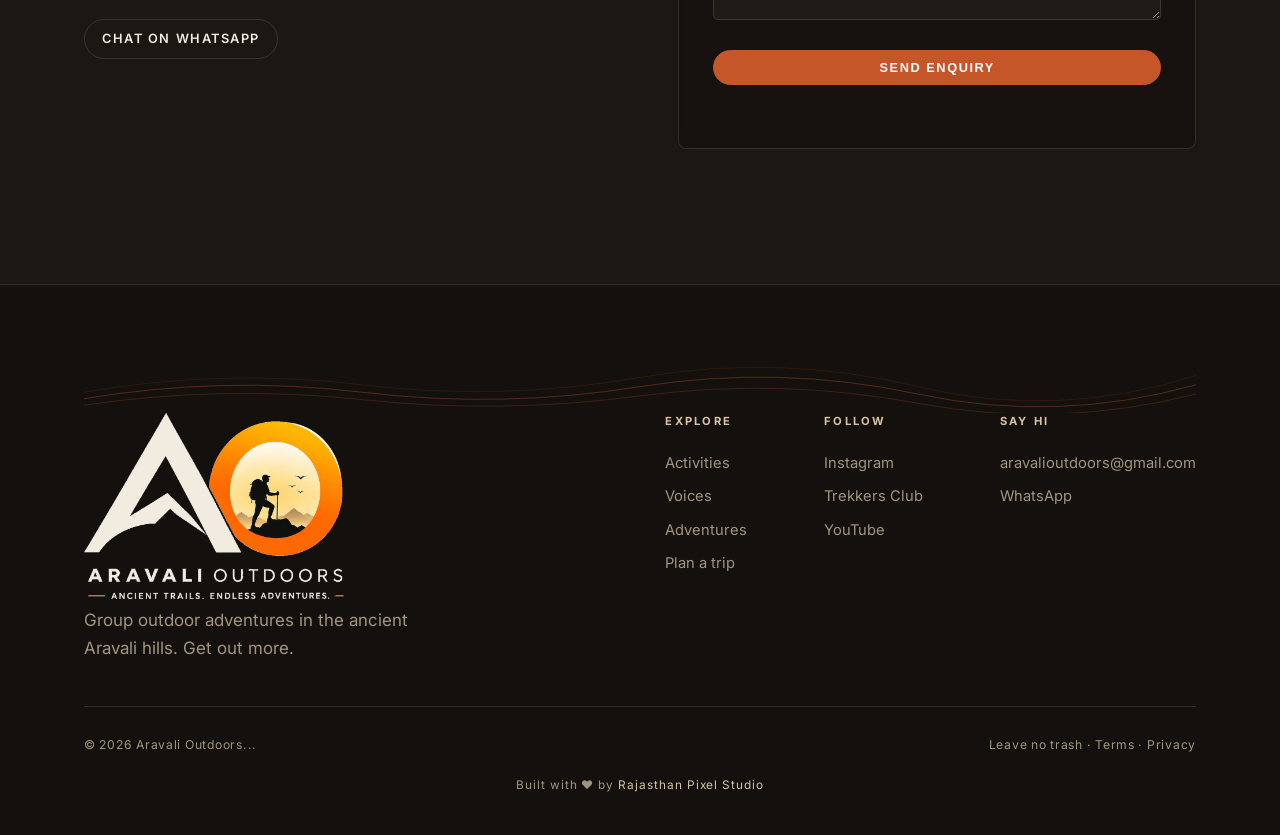
==== commit 1e0cfbf9: "Update footer text and copyright notice" ====
--- a/index.html
+++ b/index.html
@@ -538,8 +538,8 @@
       </div>
     </div>
     <div class="foot-bottom">
-      <span>© 2026<span id="yr"></span> Aravali Outdoors...</span>
-      <span>Leave no trace · Terms · Privacy</span>
+      <span>© <span id="yr"></span> Aravali Outdoors...</span>
+      <span>Leave no trash · Terms · Privacy</span>
     </div>
     <div class="foot-credit">Built with ❤️ by <span>Rajasthan Pixel Studio</span></div>
   </div>
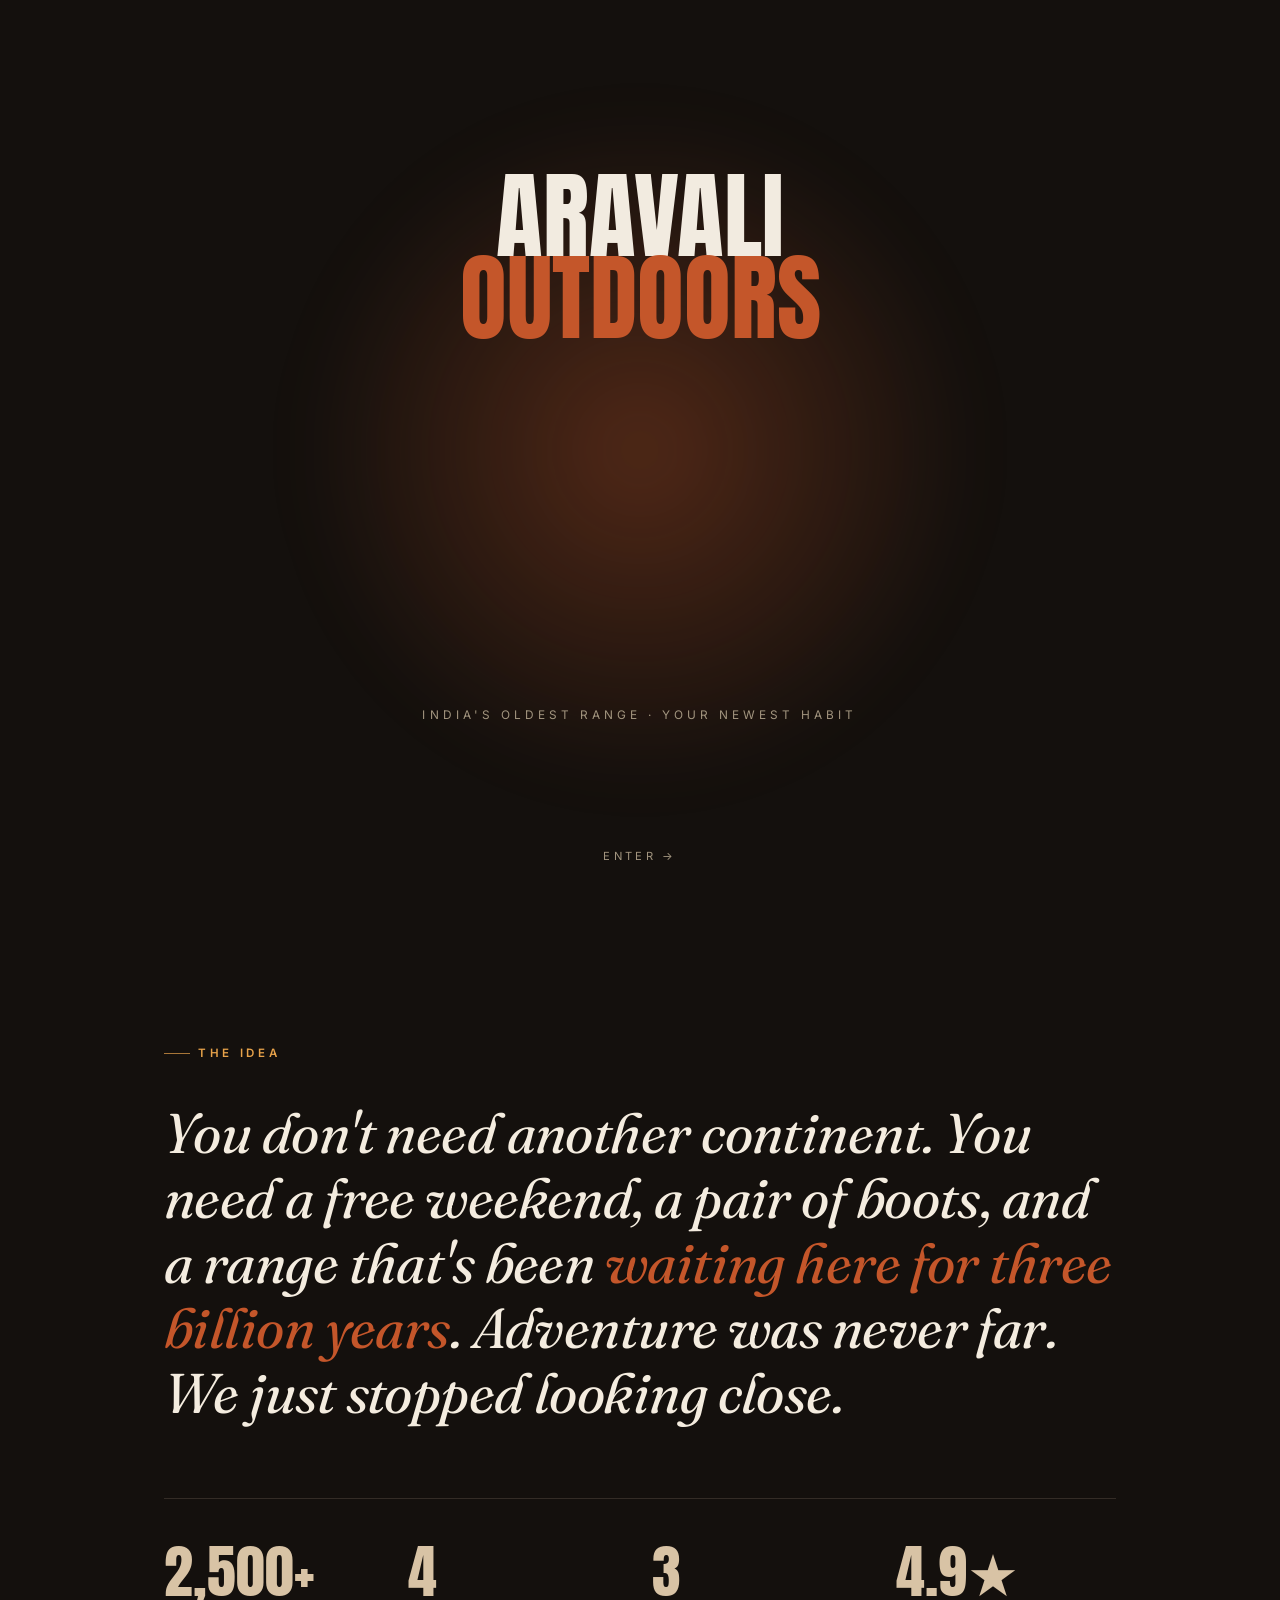
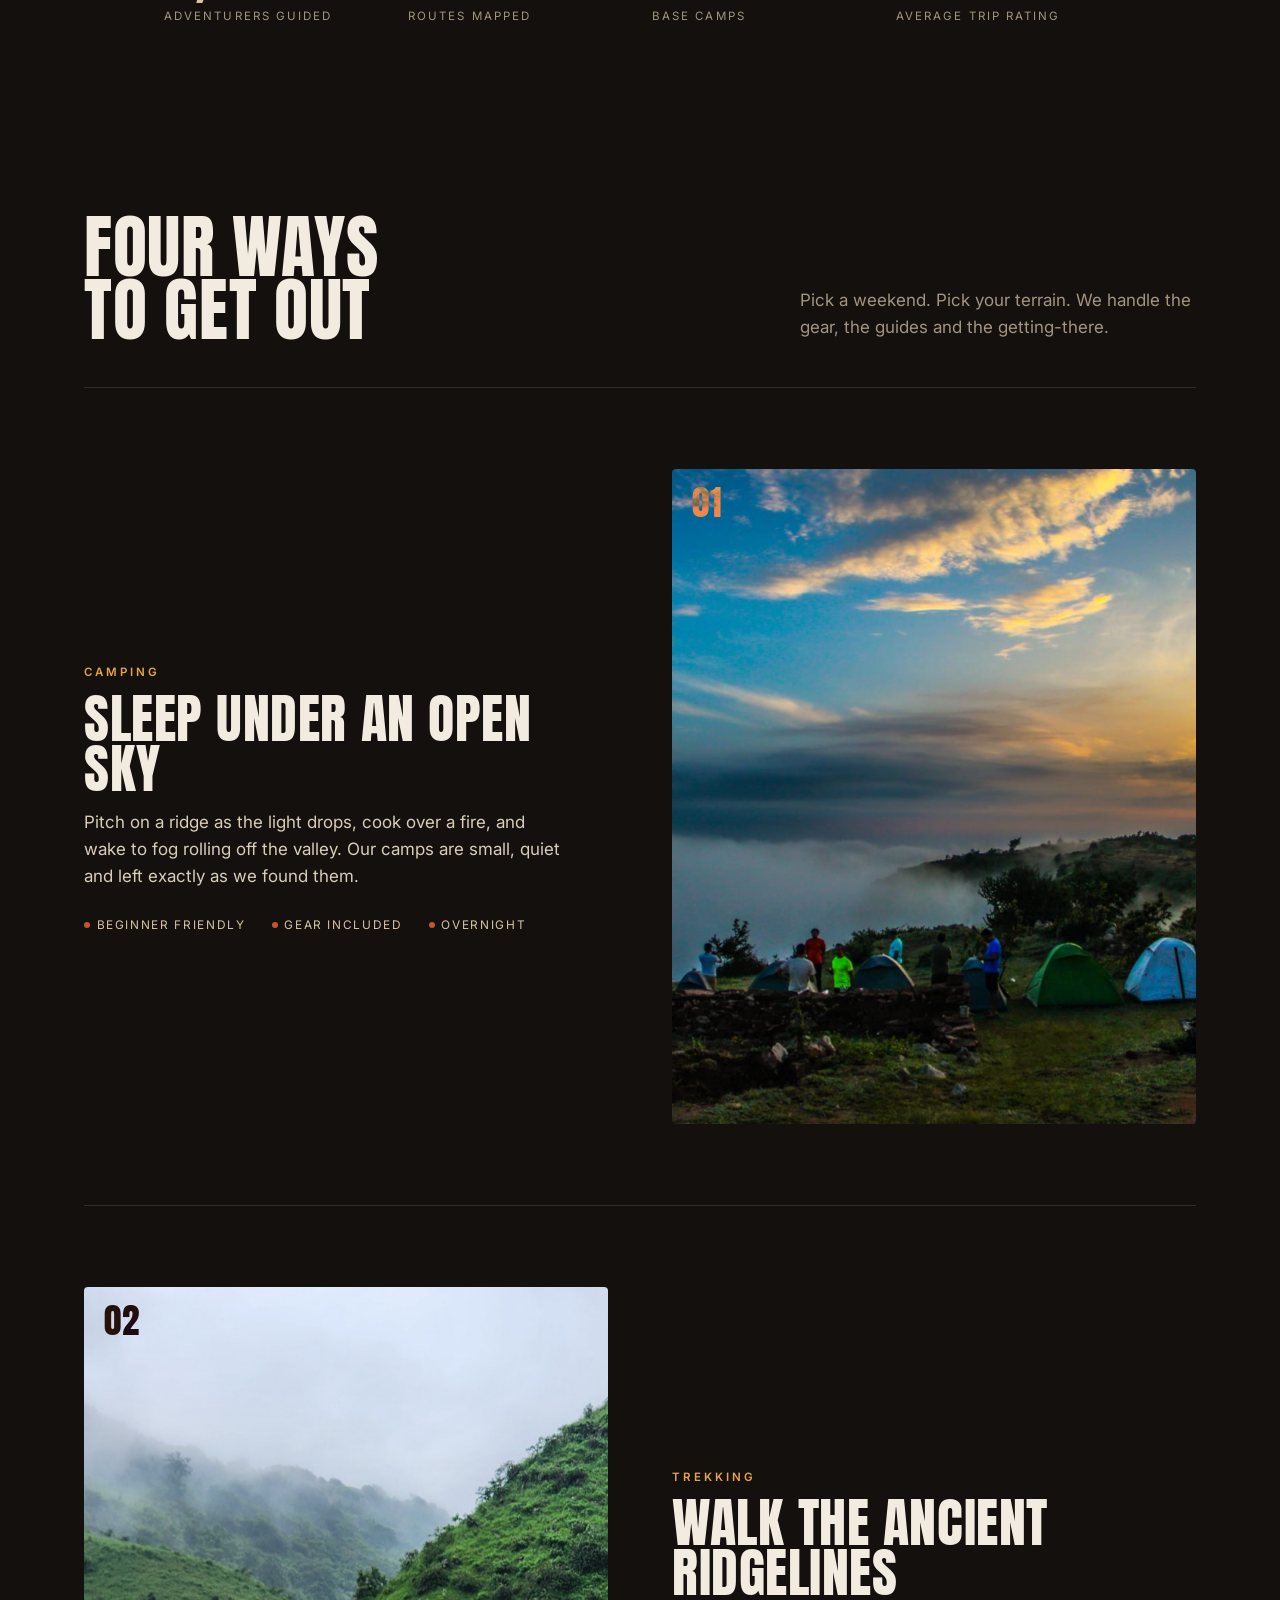
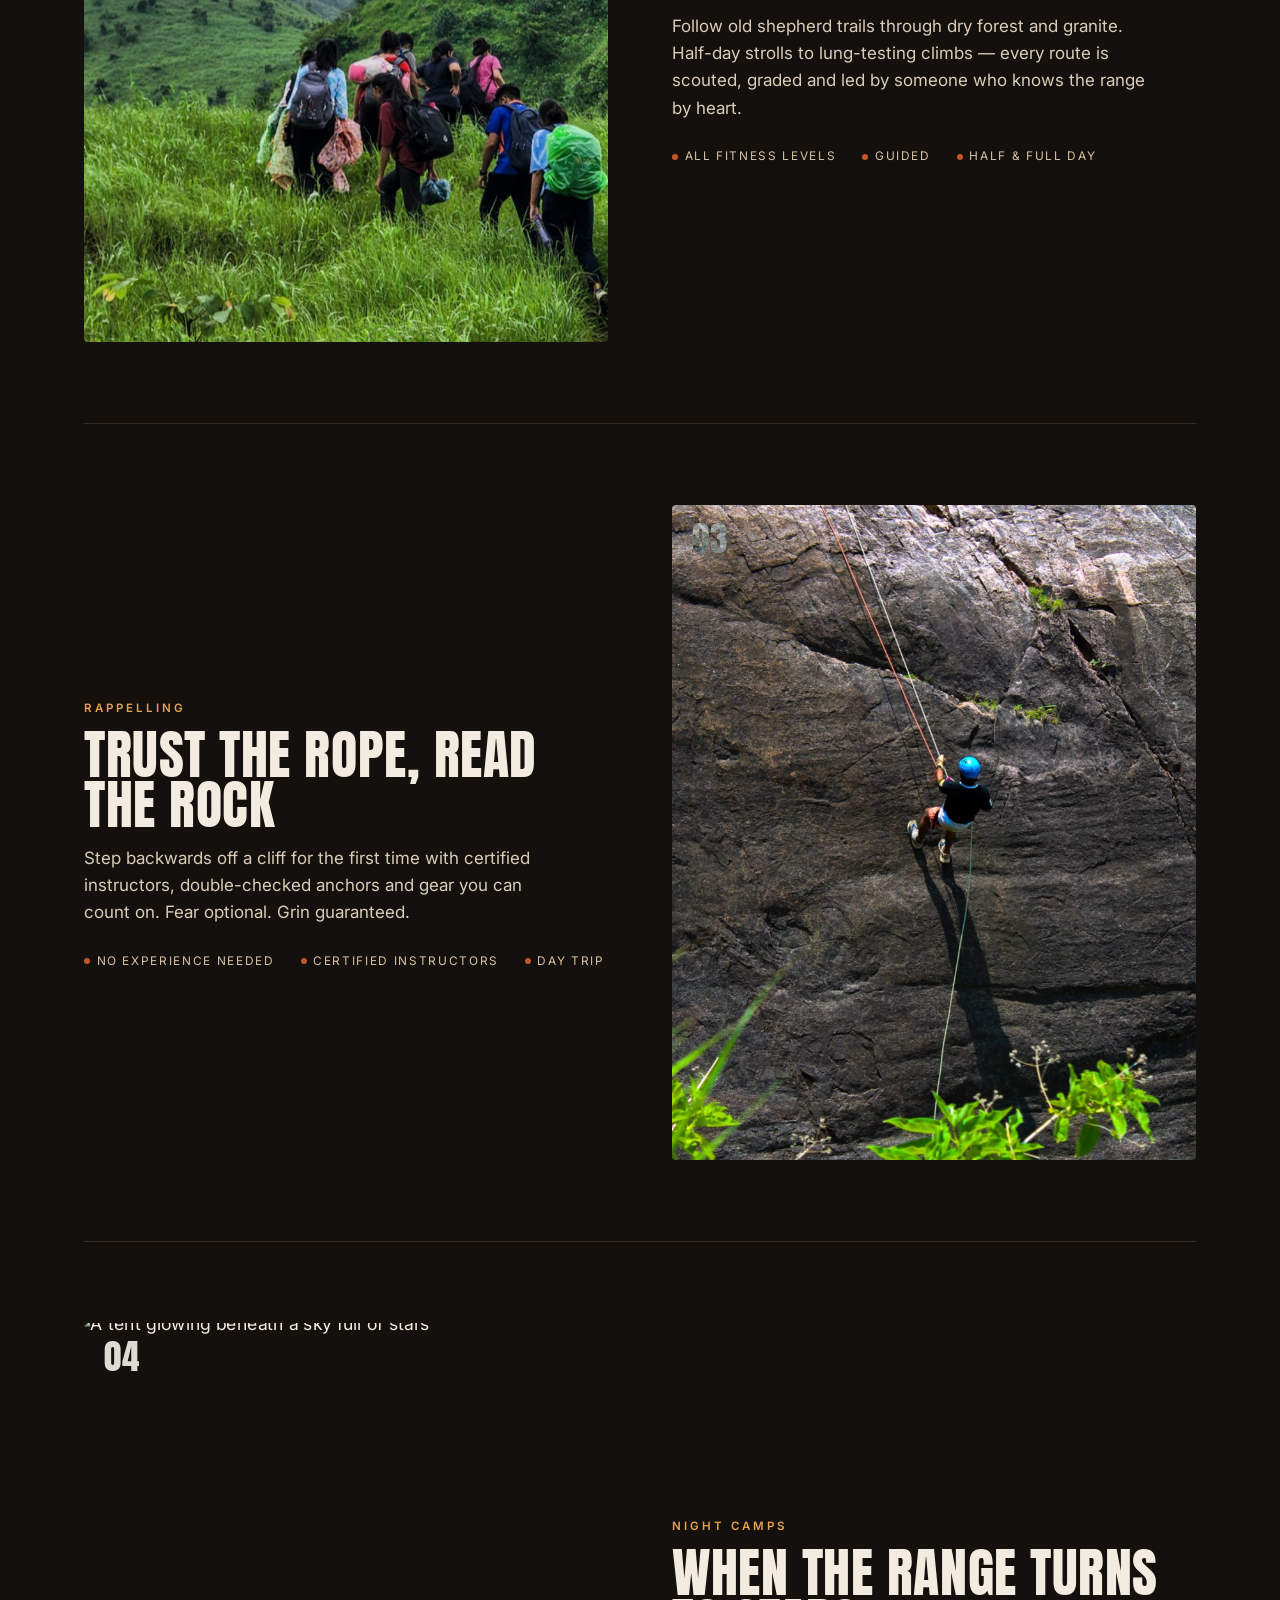
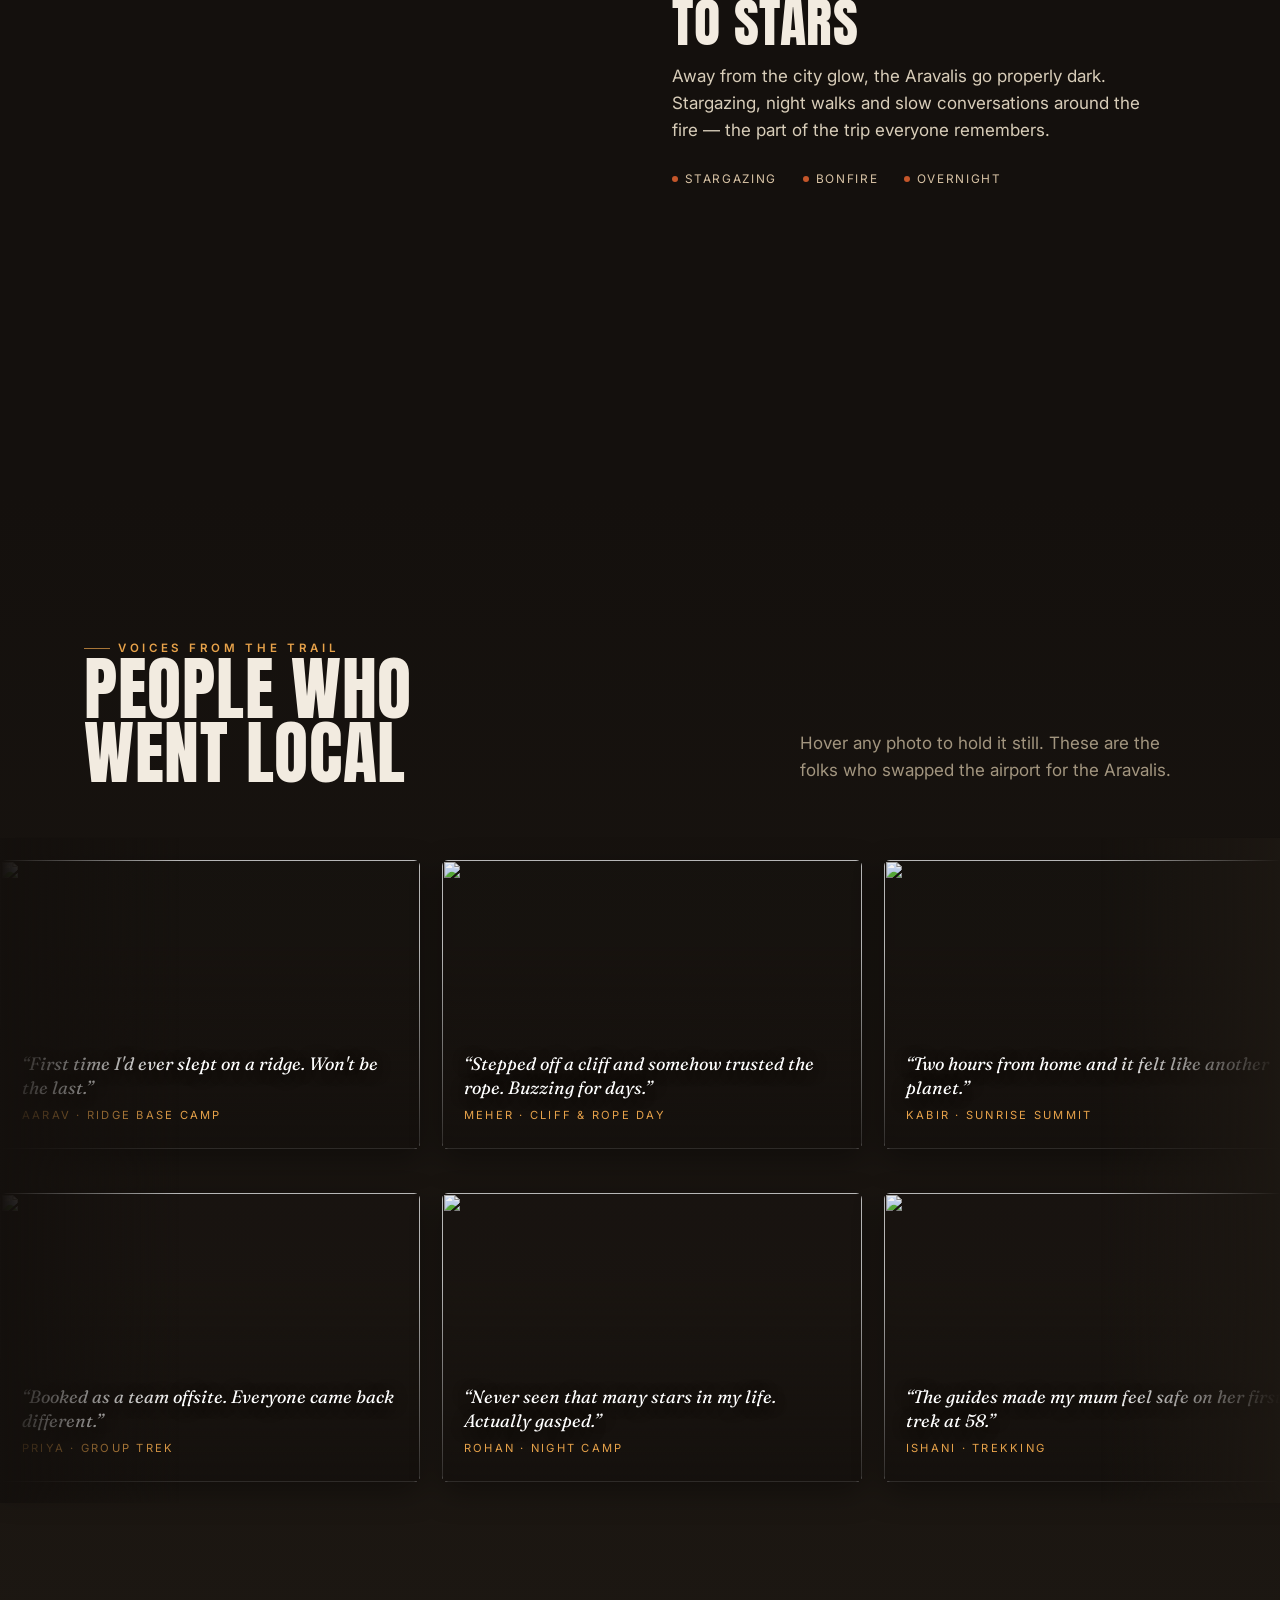
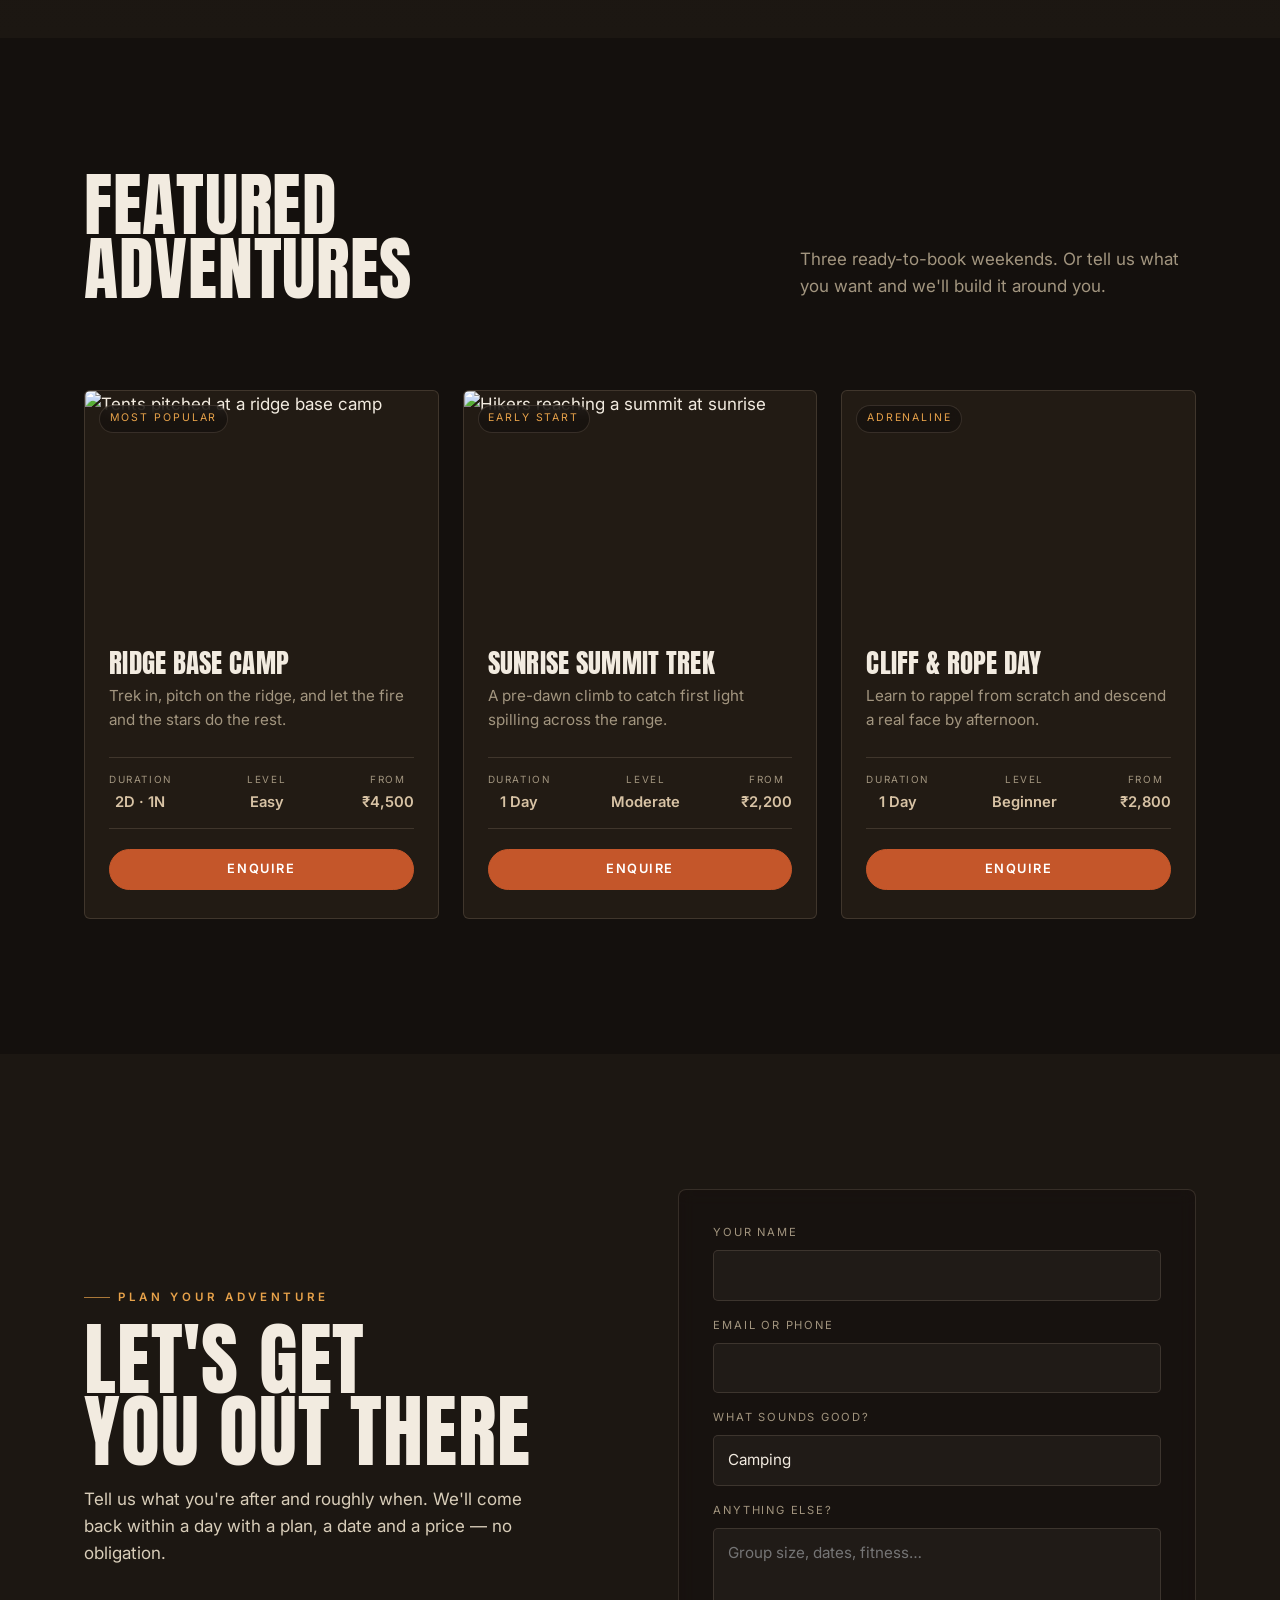
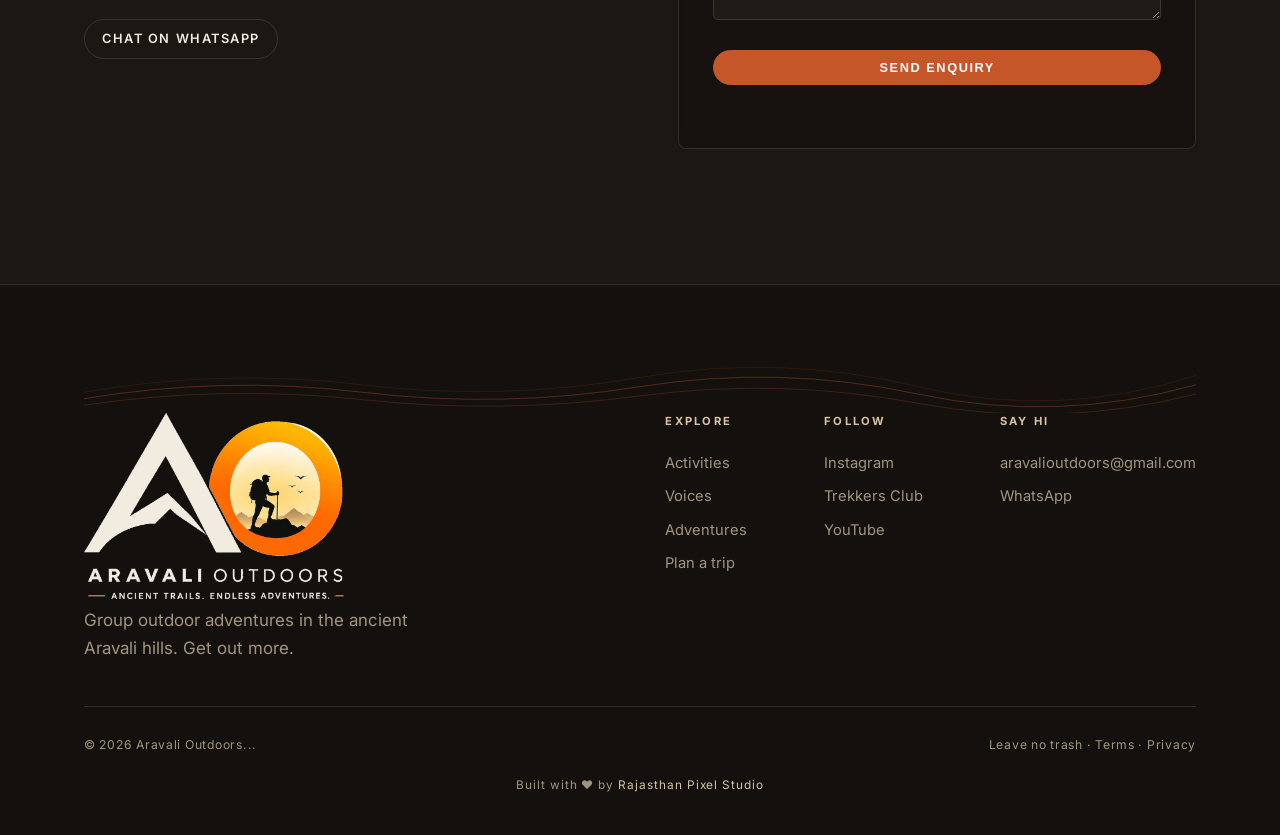
==== commit 34f653f3: "Update index.html added socials href" ====
--- a/index.html
+++ b/index.html
@@ -530,7 +530,7 @@
           <a href="#activities">Activities</a><a href="#voices">Voices</a><a href="#adventures">Adventures</a><a href="#contact">Plan a trip</a>
         </div>
         <div class="foot-col"><h4>Follow</h4>
-          <a href="#" onclick="return false">Instagram</a><a href="#" onclick="return false">Trekkers Club</a><a href="#" onclick="return false">YouTube</a>
+          <a href="#" onclick="return false">Instagram</a><a href="https://www.instagram.com/aravalioutdoors" onclick="return false">Trekkers Club</a><a href="https://www.youtube.com/@AravaliOutdoors" onclick="return false">YouTube</a>
         </div>
         <div class="foot-col"><h4>Say hi</h4>
           <a href="mailto:aravalioutdoors@gmail.com">aravalioutdoors@gmail.com</a><a href="https://wa.me/9799334992" target="_blank" rel="noopener">WhatsApp</a>
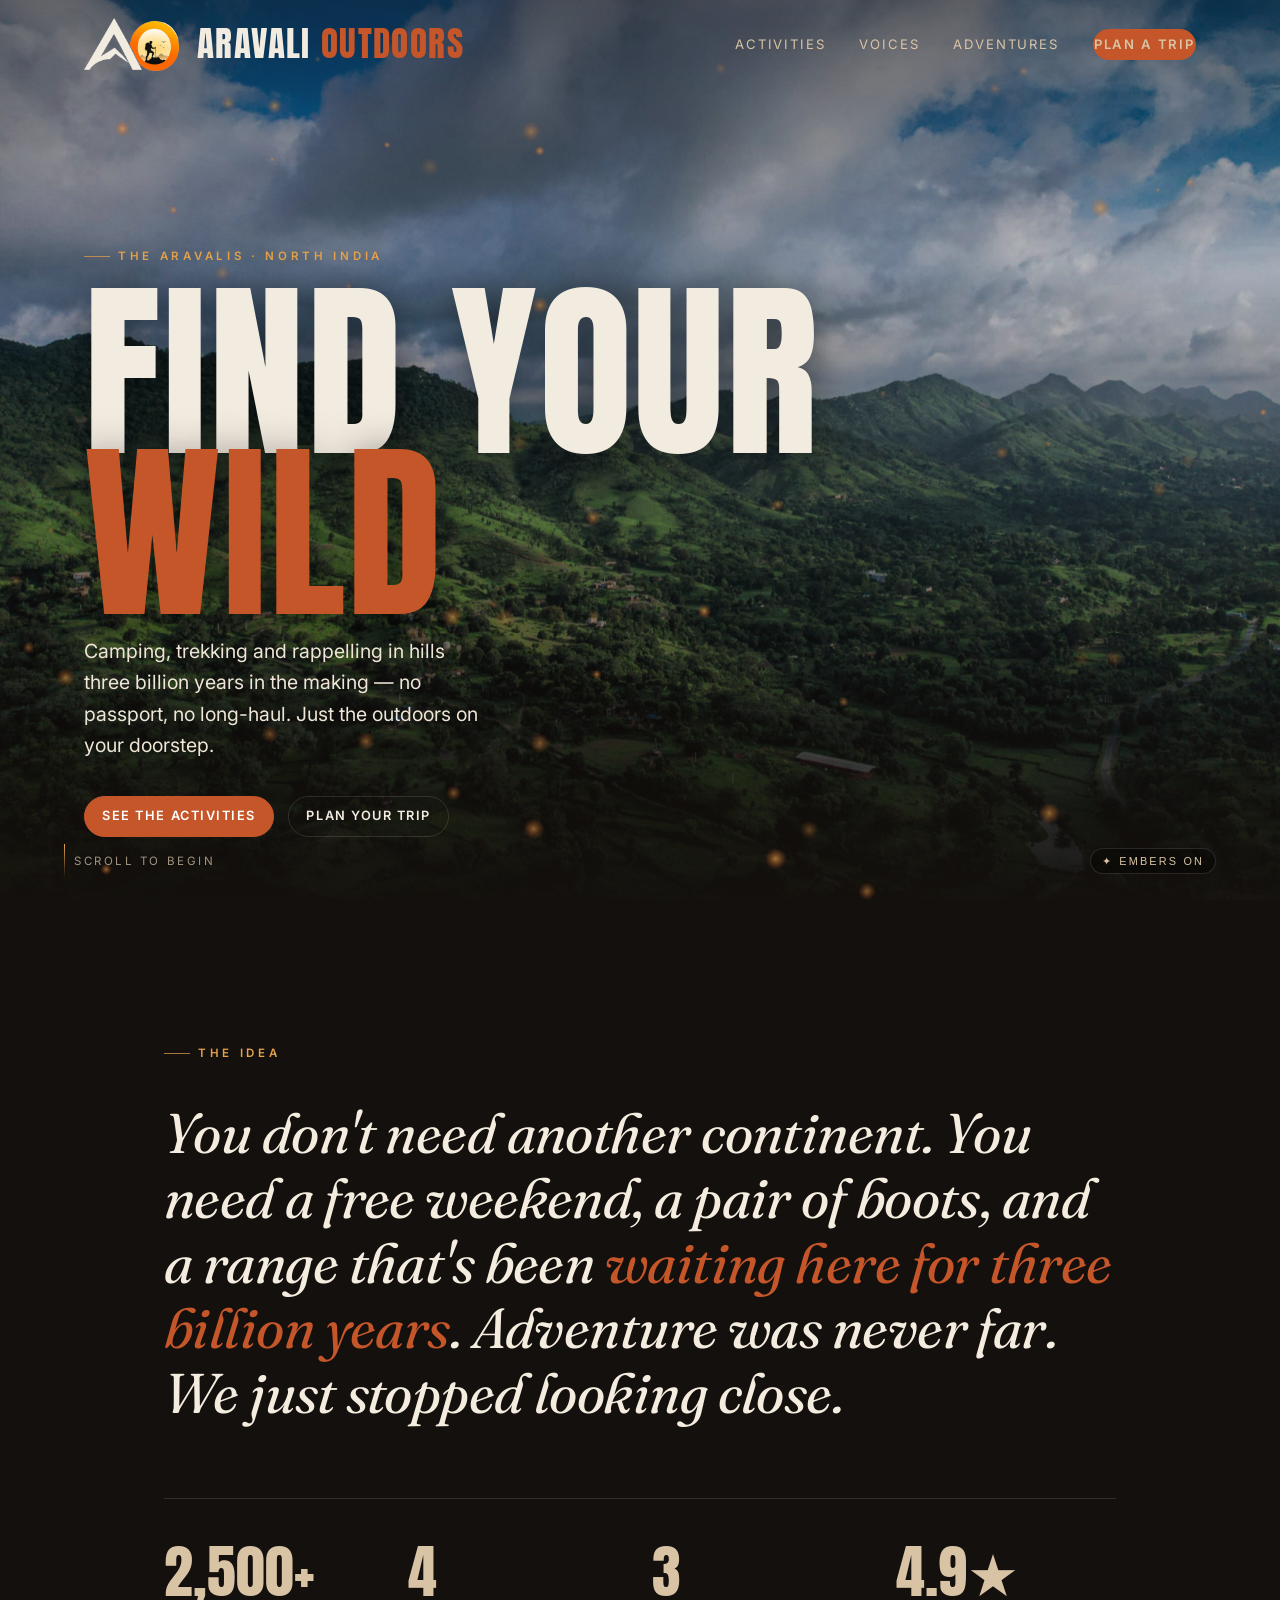
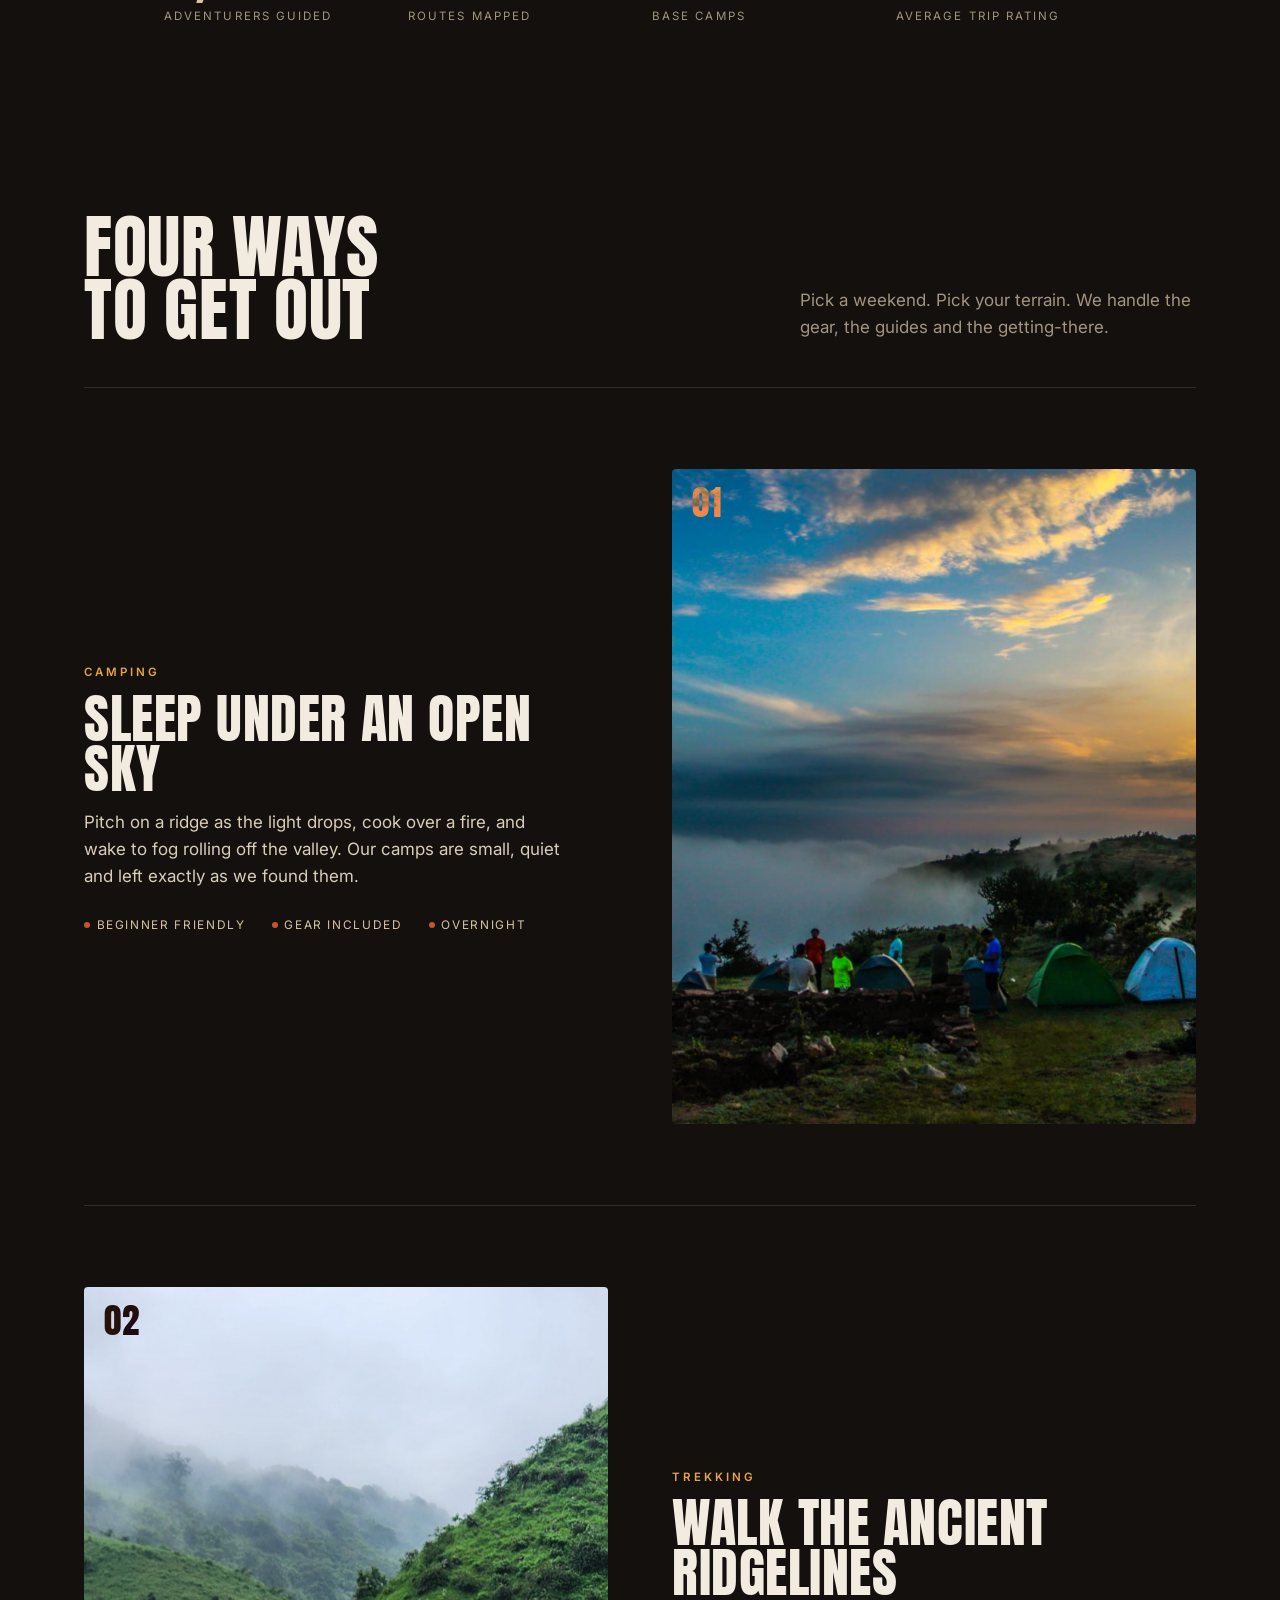
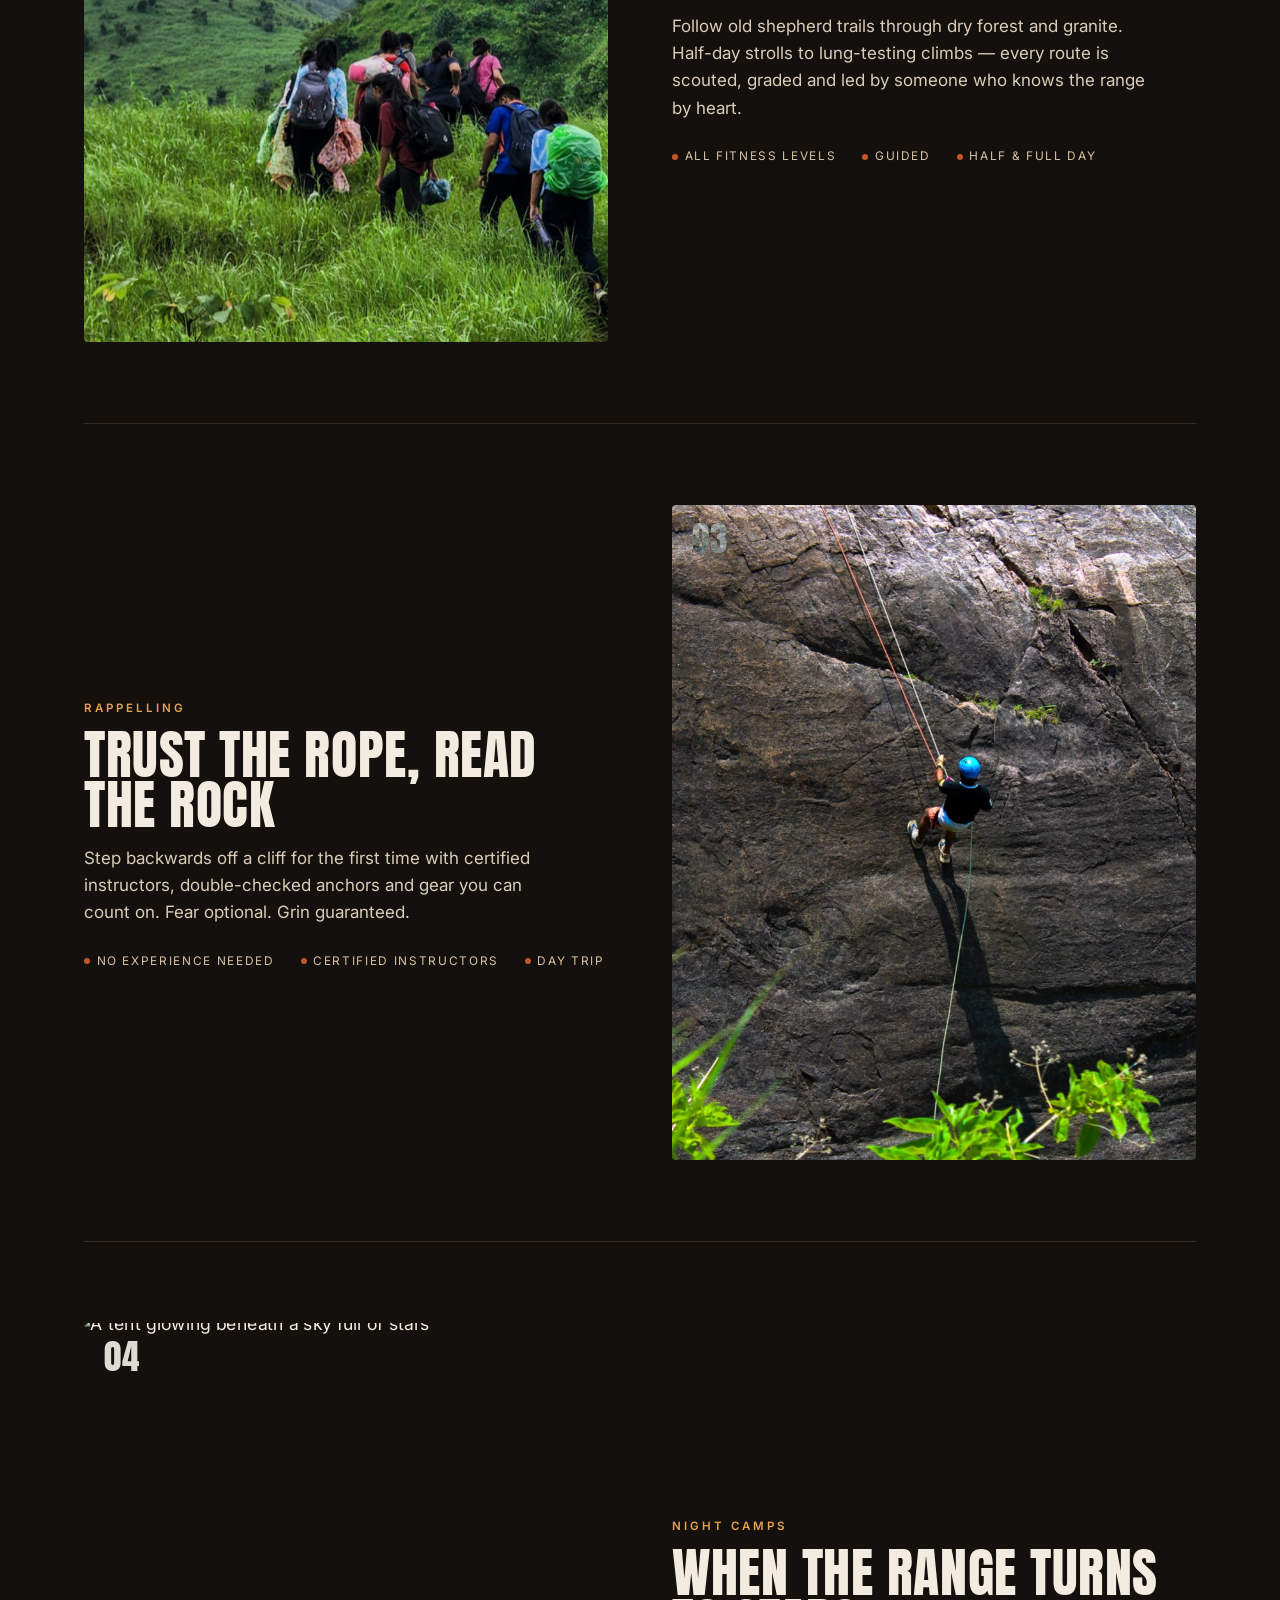
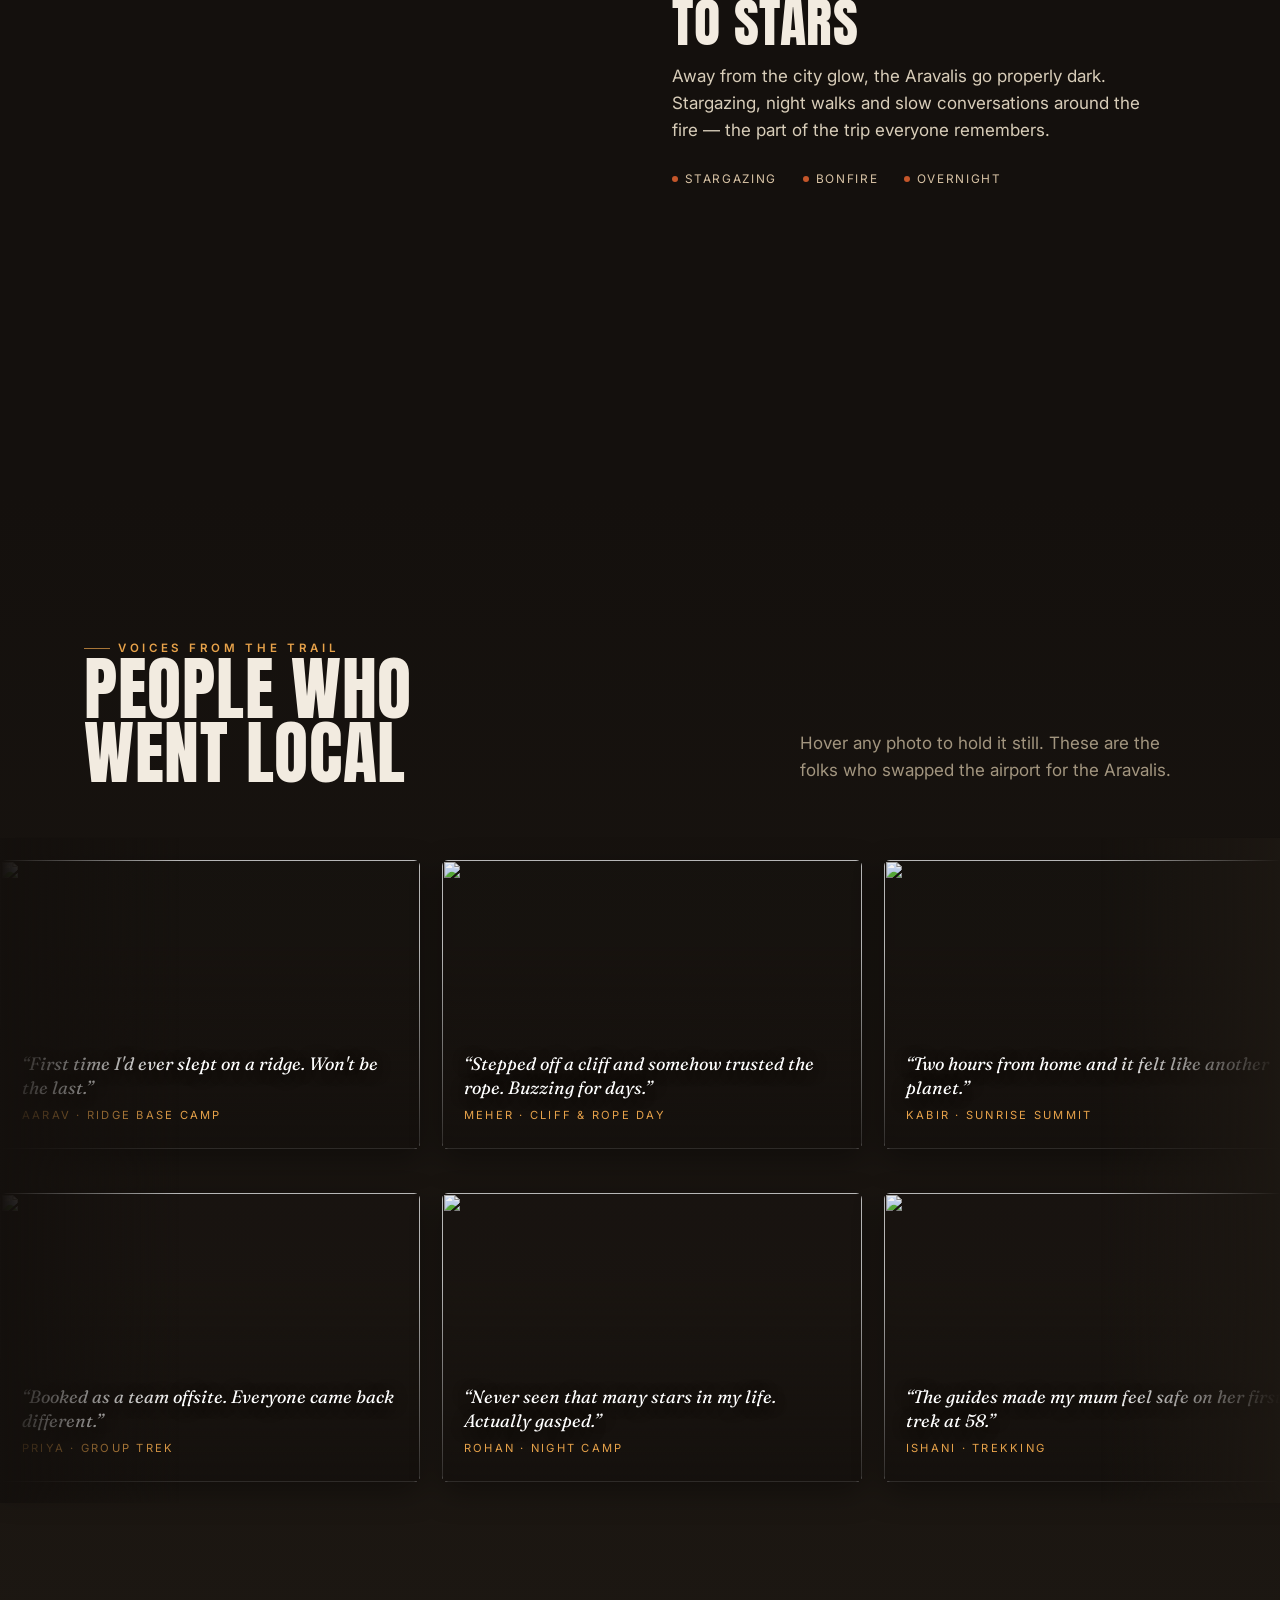
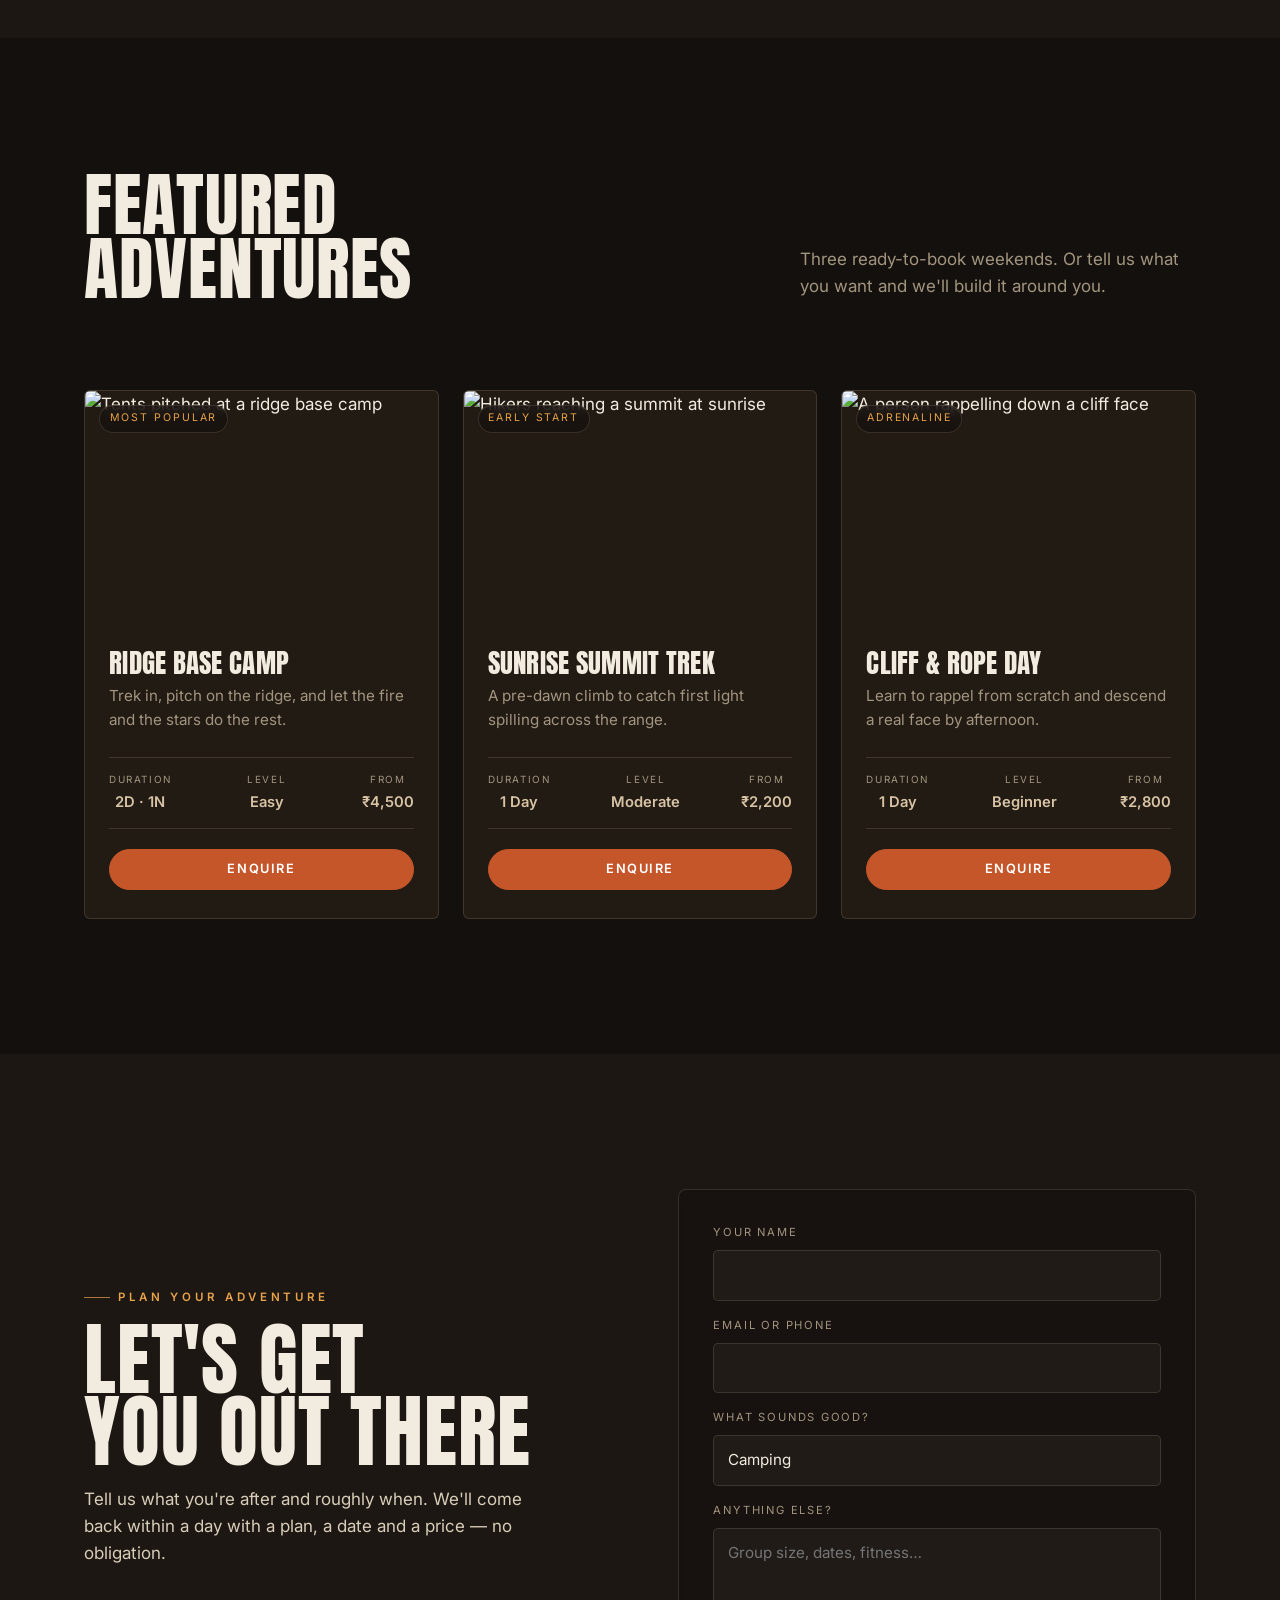
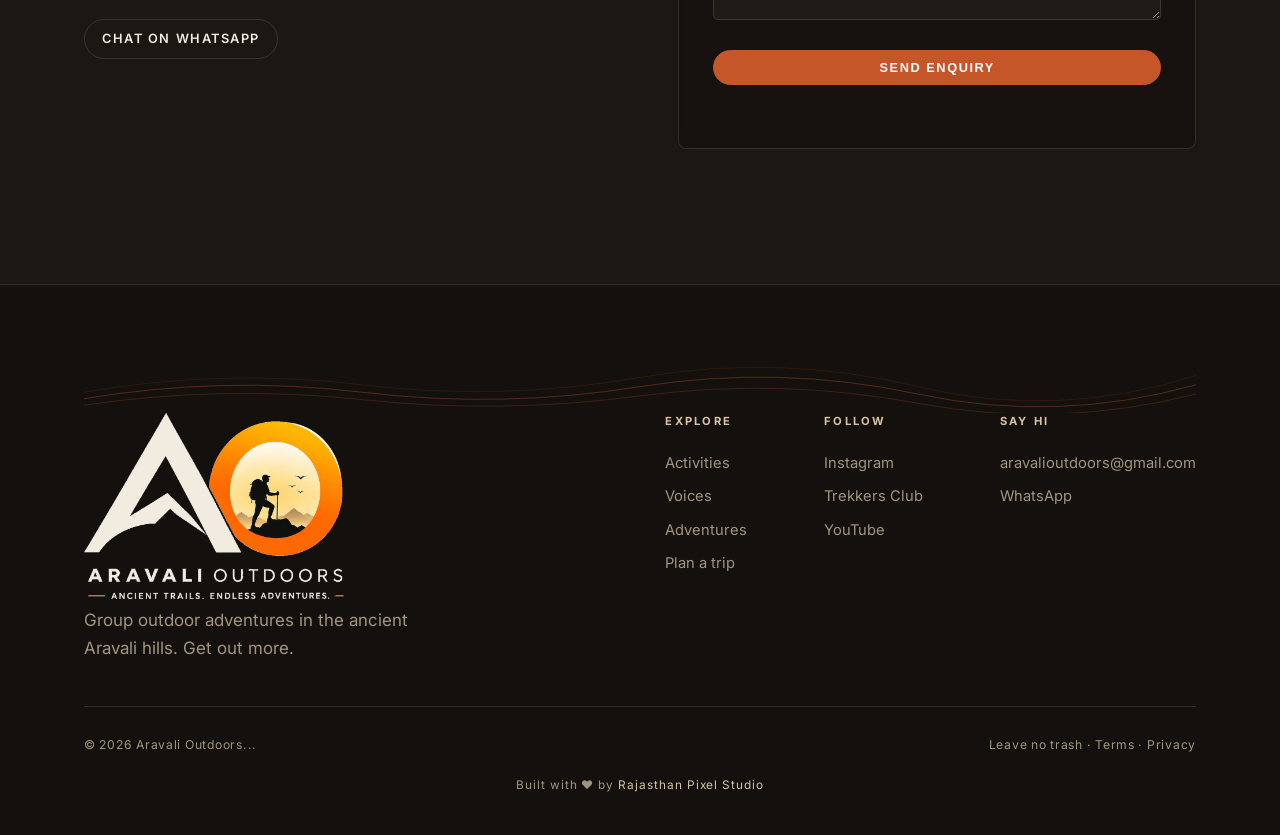
==== commit 13f198e6: "Update index.html socials updated" ====
--- a/index.html
+++ b/index.html
@@ -530,7 +530,7 @@
           <a href="#activities">Activities</a><a href="#voices">Voices</a><a href="#adventures">Adventures</a><a href="#contact">Plan a trip</a>
         </div>
         <div class="foot-col"><h4>Follow</h4>
-          <a href="#" onclick="return false">Instagram</a><a href="https://www.instagram.com/aravalioutdoors" onclick="return false">Trekkers Club</a><a href="https://www.youtube.com/@AravaliOutdoors" onclick="return false">YouTube</a>
+          <a href="https://www.instagram.com/aravalioutdoors" target="_blank" rel="noopener noreferrer">Instagram</a><a href="#" onclick="return false">Trekkers Club</a><a href="https://www.youtube.com/@AravaliOutdoors" target="_blank" rel="noopener noreferrer">YouTube</a>
         </div>
         <div class="foot-col"><h4>Say hi</h4>
           <a href="mailto:aravalioutdoors@gmail.com">aravalioutdoors@gmail.com</a><a href="https://wa.me/9799334992" target="_blank" rel="noopener">WhatsApp</a>
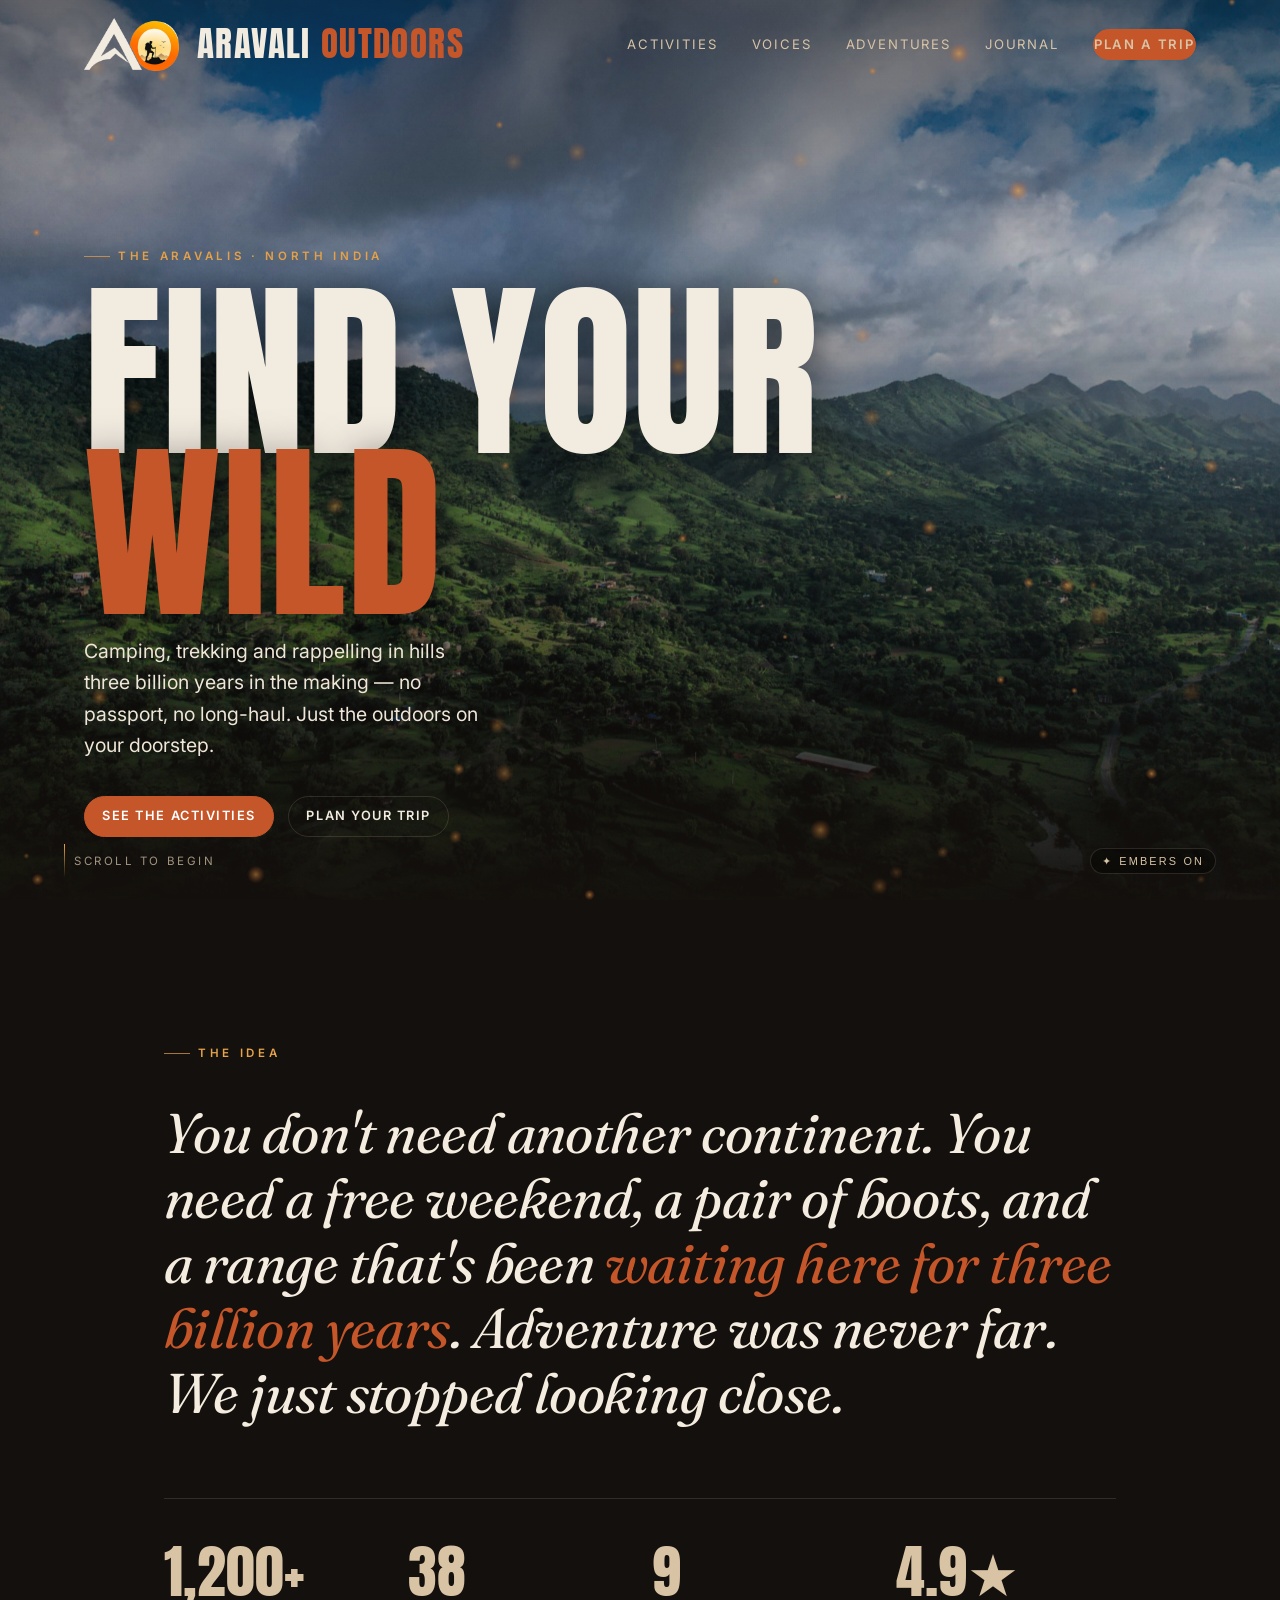
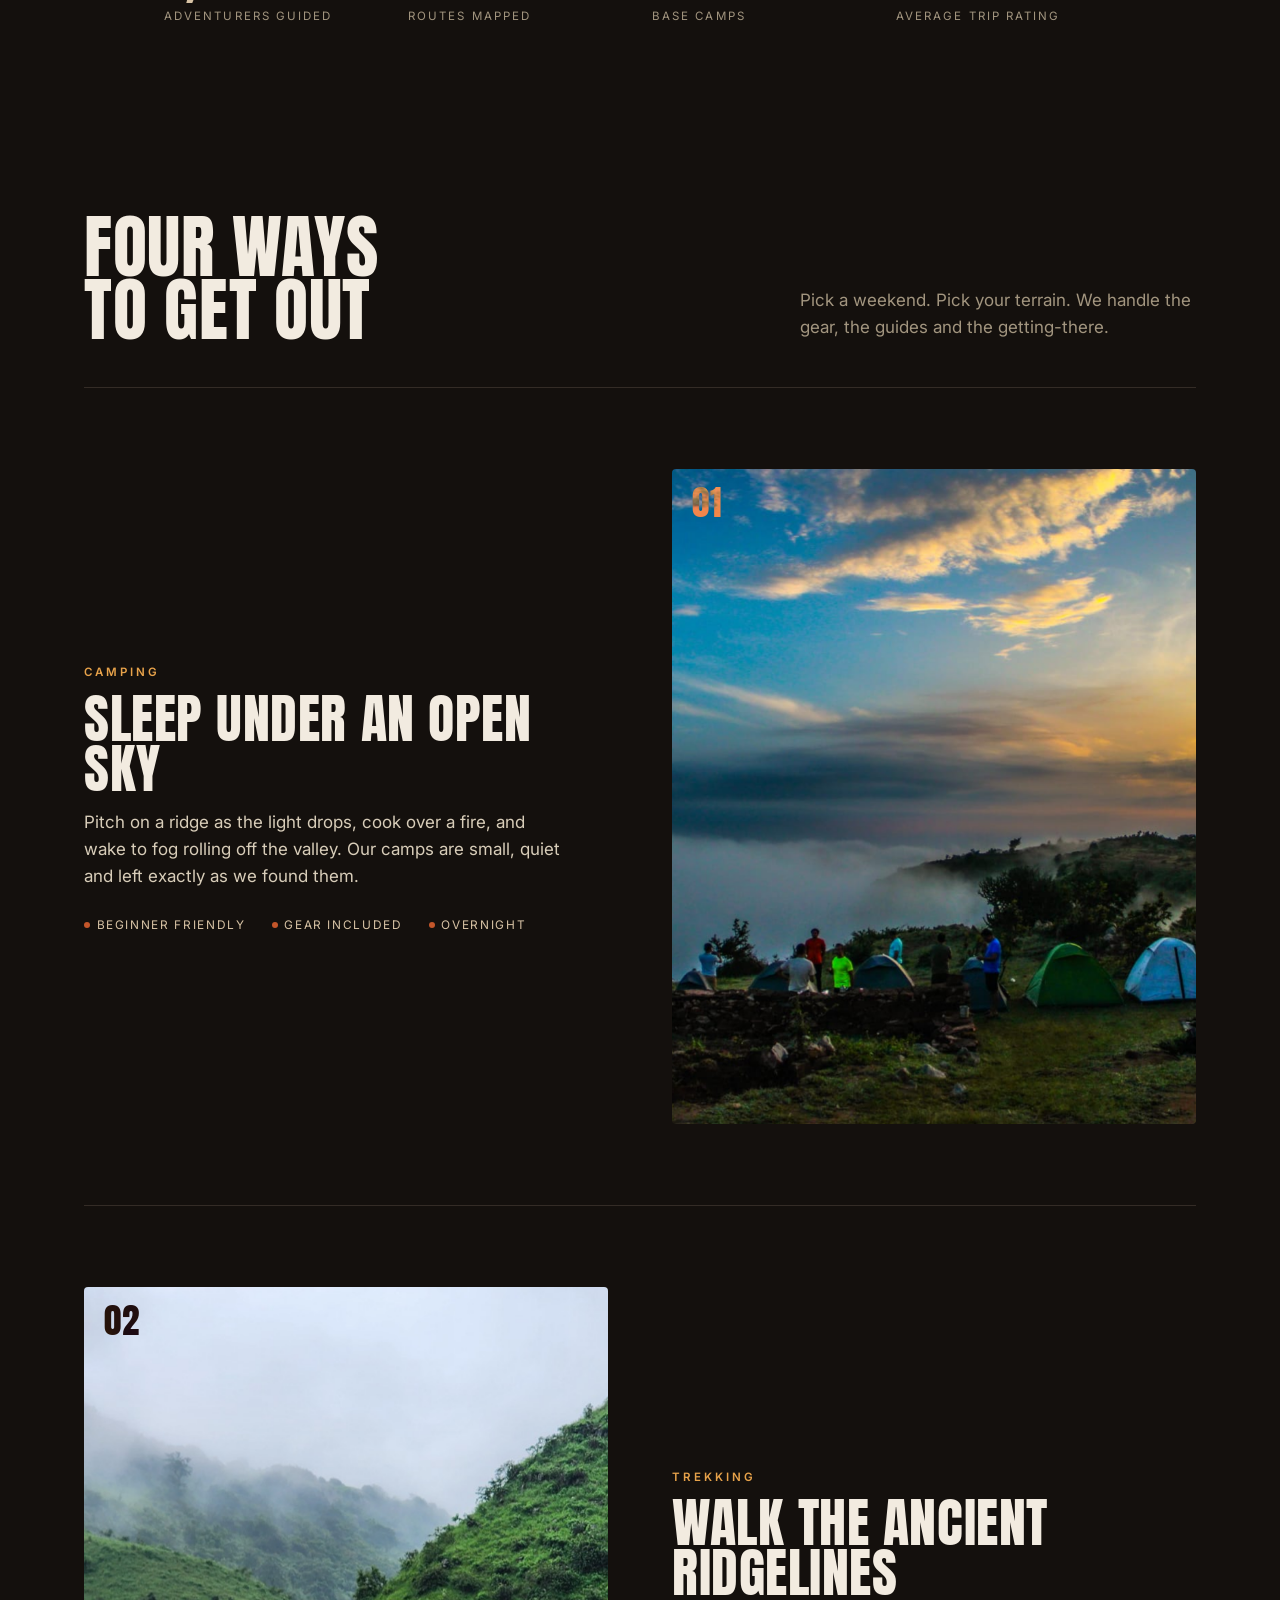
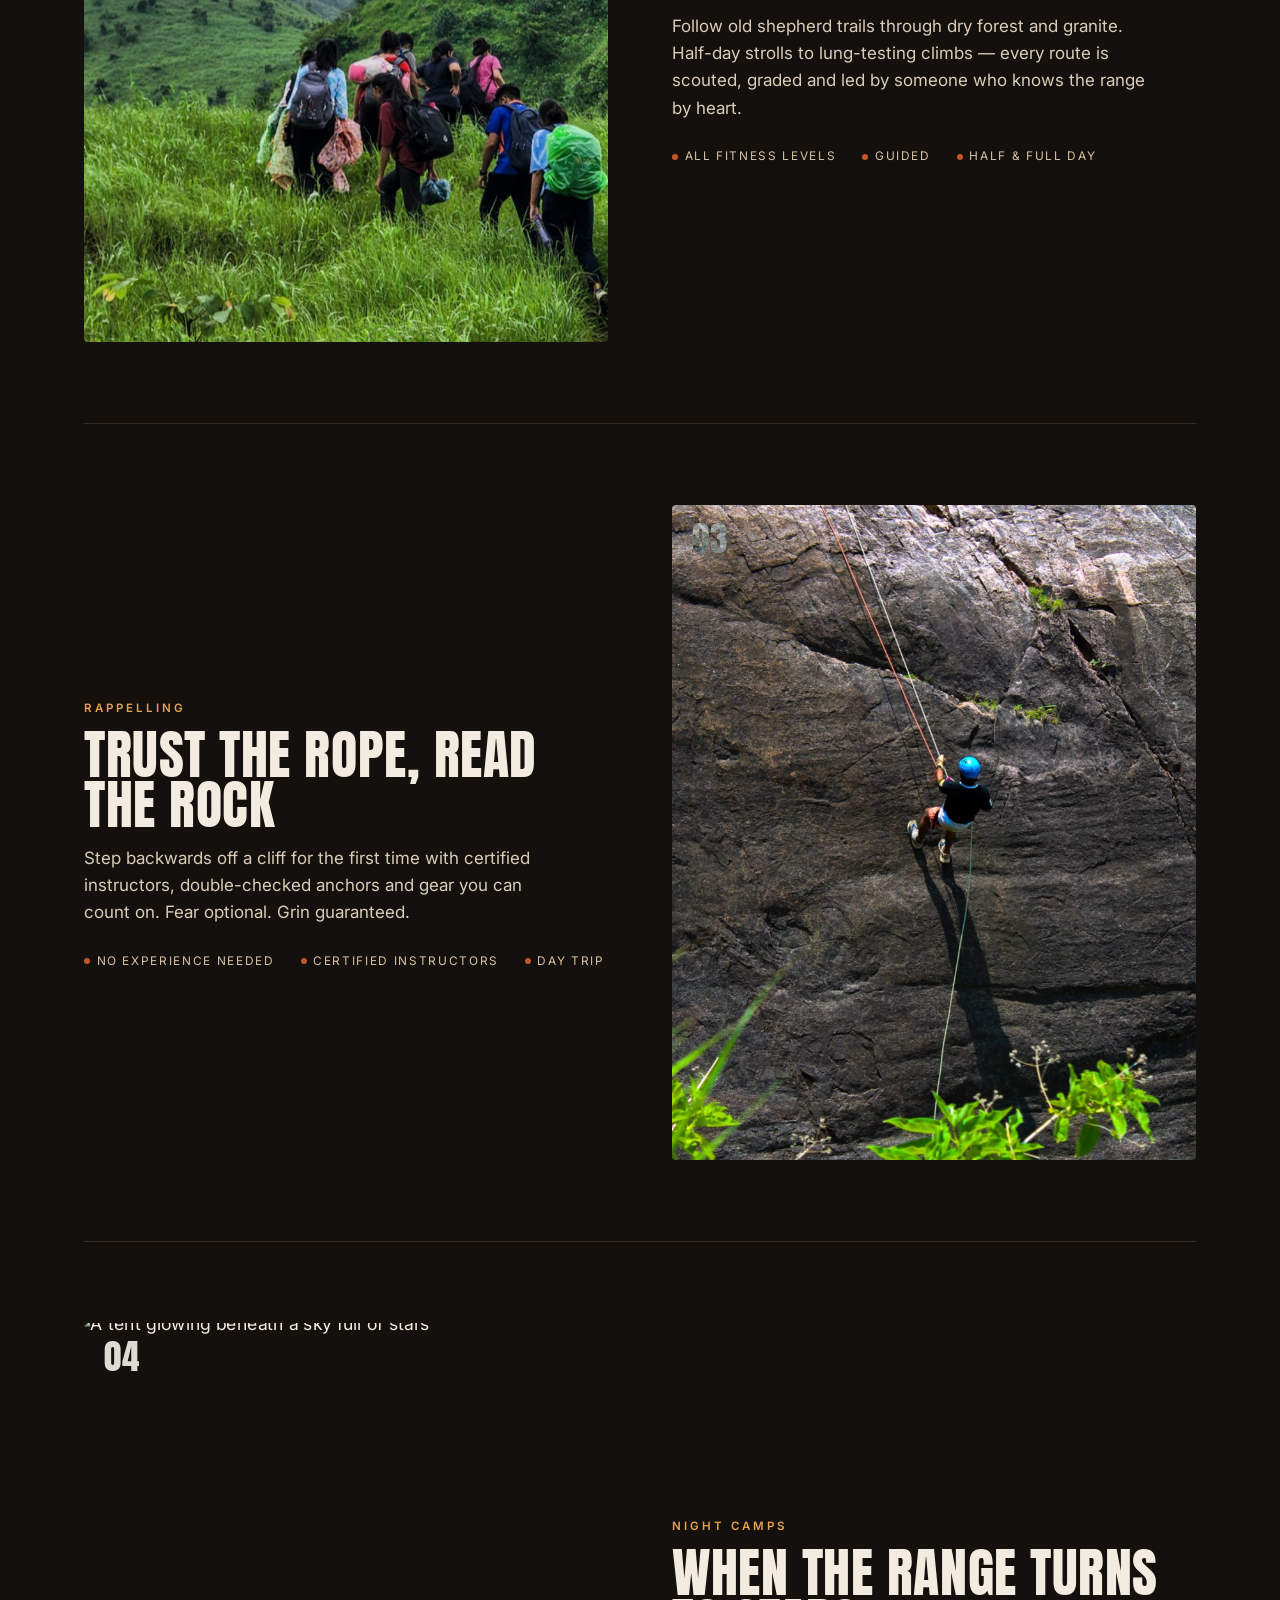
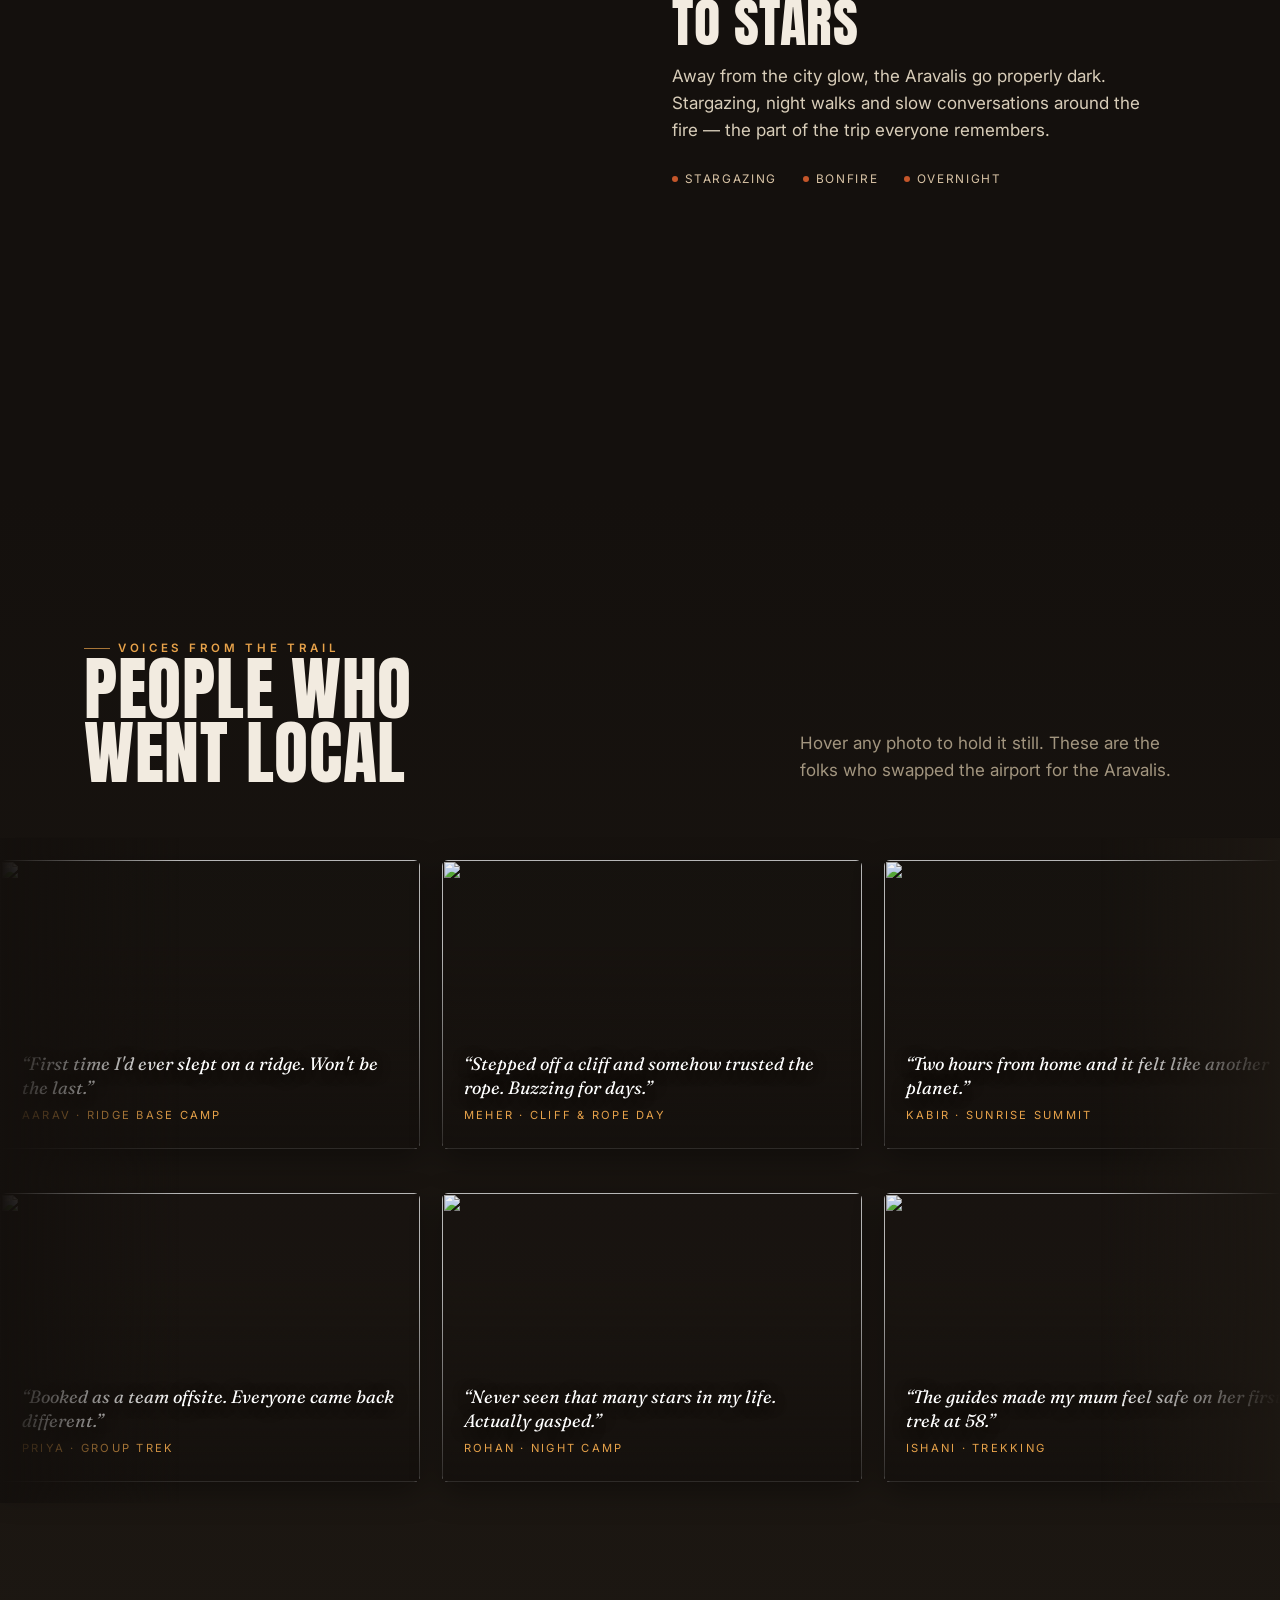
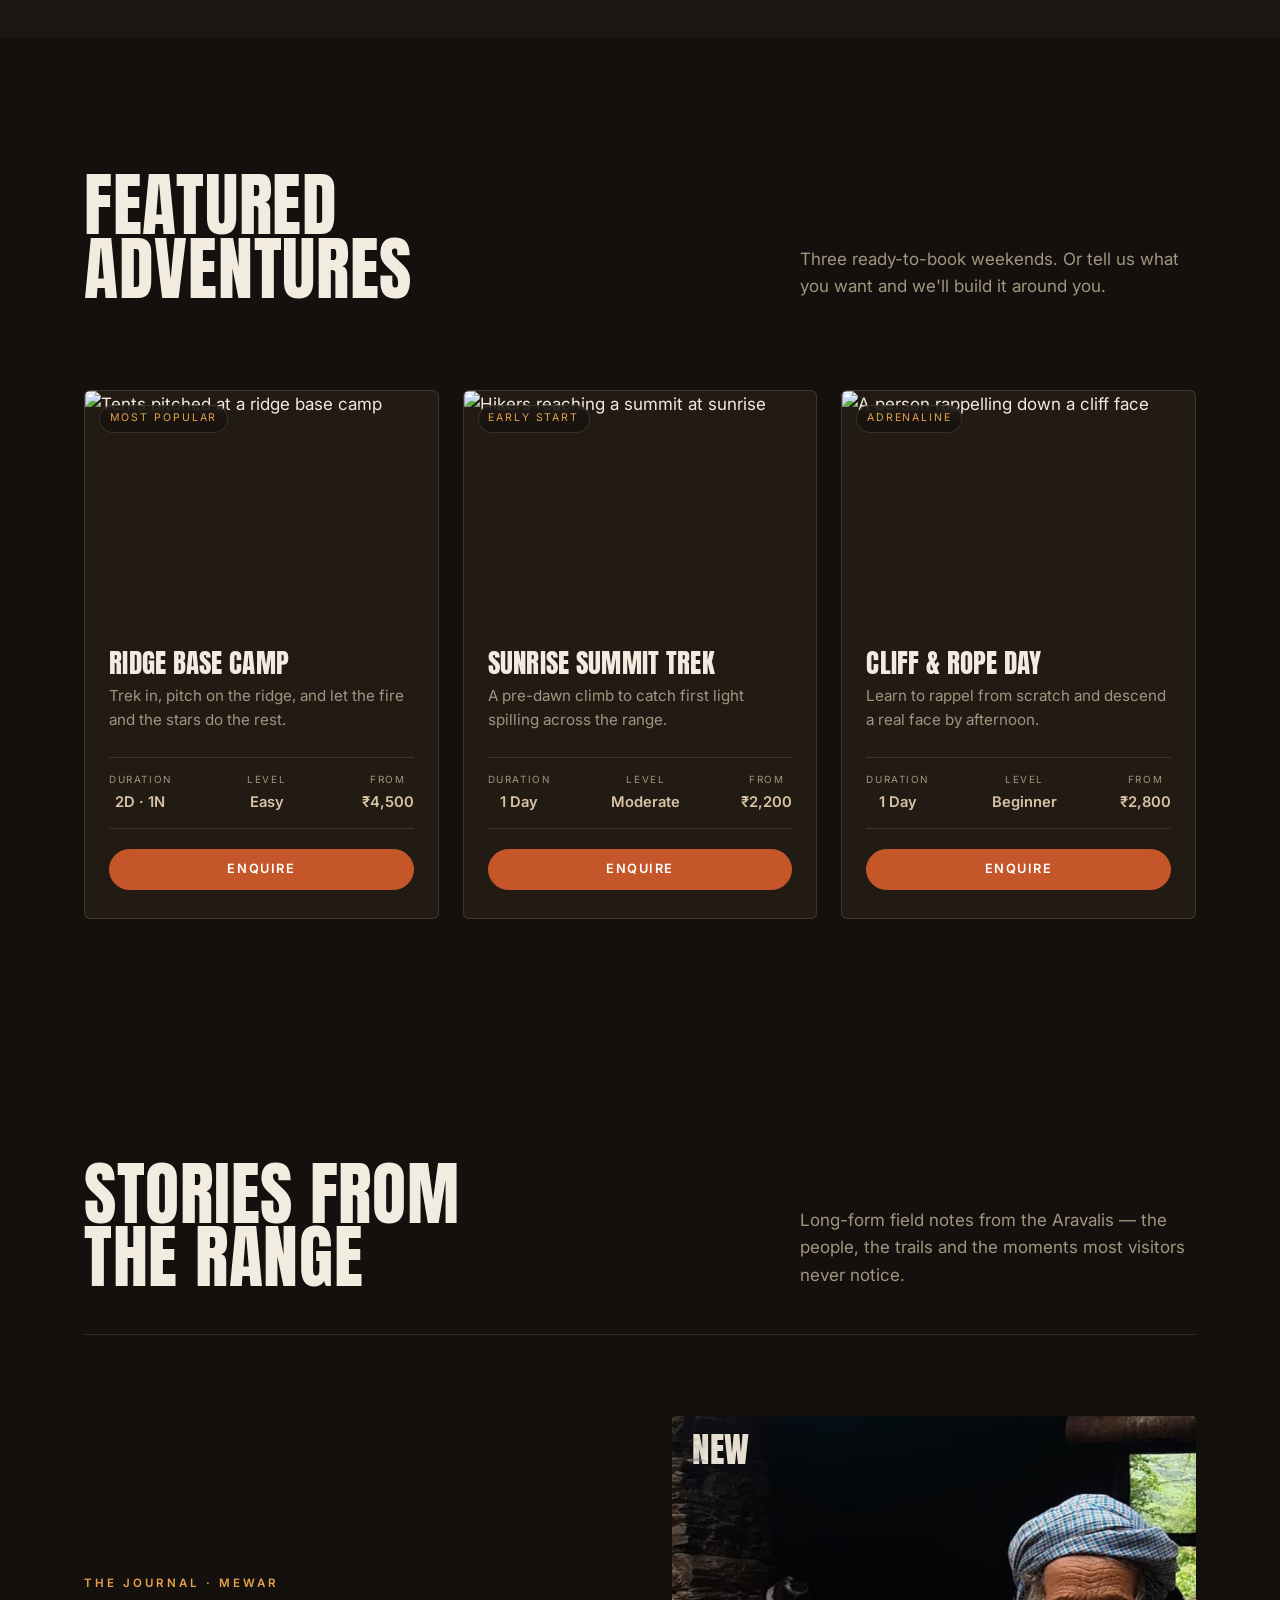
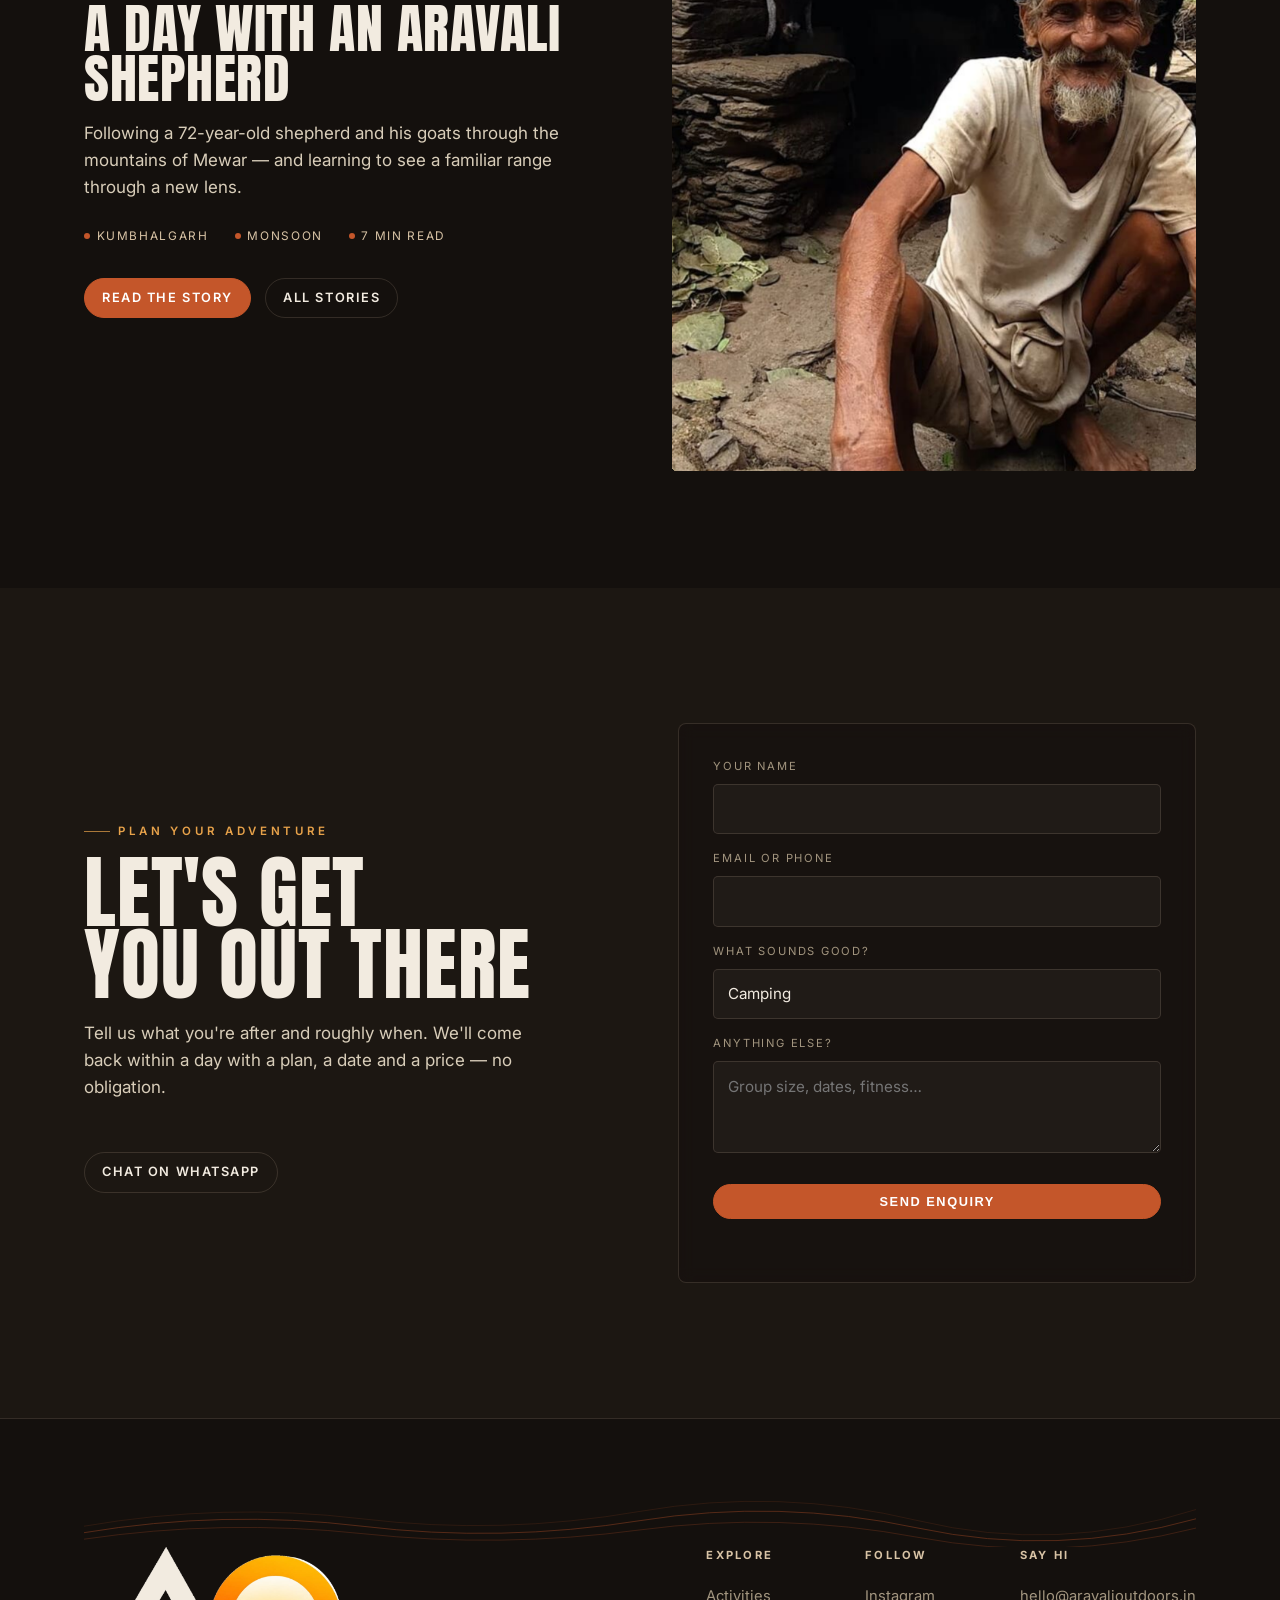
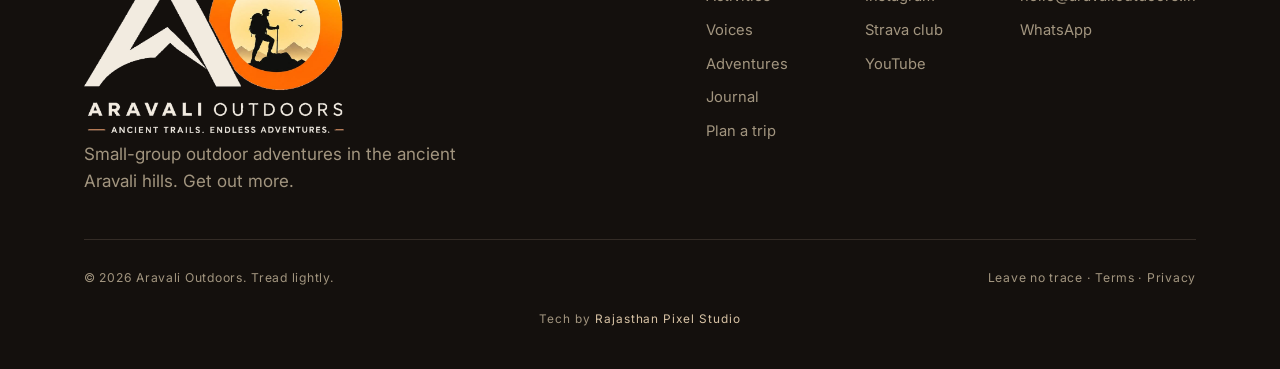
==== commit c0ca6ee9: "added blogs change" ====
--- a/index.html
+++ b/index.html
@@ -307,6 +307,7 @@
       <a href="#activities">Activities</a>
       <a href="#voices">Voices</a>
       <a href="#adventures">Adventures</a>
+      <a href="blog/index.html">Journal</a>
       <a href="#contact" class="btn">Plan a trip</a>
     </nav>
     <button class="nav-toggle" id="navToggle" aria-label="Toggle menu" aria-expanded="false">
@@ -345,9 +346,9 @@
       <span class="eyebrow">The idea</span>
       <p>You don't need another continent. You need a free weekend, a pair of boots, and a range that's been <em>waiting here for three billion years</em>. Adventure was never far. We just stopped looking close.</p>
       <div class="stats">
-        <div class="stat reveal d1"><div class="num" data-count="2500" data-suffix="+">0</div><div class="lbl">Adventurers guided</div></div>
-        <div class="stat reveal d1"><div class="num" data-count="4">0</div><div class="lbl">Routes mapped</div></div>
-        <div class="stat reveal d2"><div class="num" data-count="3">0</div><div class="lbl">Base camps</div></div>
+        <div class="stat reveal d1"><div class="num" data-count="1200" data-suffix="+">0</div><div class="lbl">Adventurers guided</div></div>
+        <div class="stat reveal d1"><div class="num" data-count="38">0</div><div class="lbl">Routes mapped</div></div>
+        <div class="stat reveal d2"><div class="num" data-count="9">0</div><div class="lbl">Base camps</div></div>
         <div class="stat reveal d2"><div class="num">4.9★</div><div class="lbl">Average trip rating</div></div>
       </div>
     </div>
@@ -484,6 +485,34 @@
     </div>
   </section>
 
+  <!-- Journal / Stories teaser -->
+  <section class="activities" id="journal" style="padding-top:clamp(70px,12vh,150px)">
+    <div class="wrap">
+      <div class="sec-head reveal">
+        <h2 class="display">Stories from<br>the range</h2>
+        <p>Long-form field notes from the Aravalis — the people, the trails and the moments most visitors never notice.</p>
+      </div>
+      <article class="act reveal">
+        <div class="act-media">
+          <a href="blog/a-day-with-an-aravali-shepherd.html" aria-label="Read: A Day with an Aravali Shepherd">
+            <img src="img/blog/shepherd-portrait.jpg" alt="A 72-year-old Aravali shepherd smiling outside his stone hut" loading="lazy">
+          </a>
+          <span class="idx display">New</span>
+        </div>
+        <div class="act-body">
+          <span class="kicker">The Journal · Mewar</span>
+          <h3 class="display">A Day with an Aravali Shepherd</h3>
+          <p>Following a 72-year-old shepherd and his goats through the mountains of Mewar — and learning to see a familiar range through a new lens.</p>
+          <div class="act-meta"><span>Kumbhalgarh</span><span>Monsoon</span><span>7 min read</span></div>
+          <div class="hero-cta" style="margin-top:2rem">
+            <a href="blog/a-day-with-an-aravali-shepherd.html" class="btn">Read the story</a>
+            <a href="blog/index.html" class="btn ghost">All stories</a>
+          </div>
+        </div>
+      </article>
+    </div>
+  </section>
+
   <!-- Contact -->
   <section class="contact" id="contact">
     <div class="contact-bg"></div>
@@ -523,25 +552,25 @@
     <div class="foot-top">
       <div class="foot-brand">
         <a href="#top" class="foot-logo"><img src="img/logo-full-dark.png" alt="Aravali Outdoors — ancient trails, endless adventures" /></a>
-        <p>Group outdoor adventures in the ancient Aravali hills. Get out more.</p>
+        <p>Small-group outdoor adventures in the ancient Aravali hills. Get out more.</p>
       </div>
       <div class="foot-cols">
         <div class="foot-col"><h4>Explore</h4>
-          <a href="#activities">Activities</a><a href="#voices">Voices</a><a href="#adventures">Adventures</a><a href="#contact">Plan a trip</a>
+          <a href="#activities">Activities</a><a href="#voices">Voices</a><a href="#adventures">Adventures</a><a href="blog/index.html">Journal</a><a href="#contact">Plan a trip</a>
         </div>
         <div class="foot-col"><h4>Follow</h4>
-          <a href="https://www.instagram.com/aravalioutdoors" target="_blank" rel="noopener noreferrer">Instagram</a><a href="#" onclick="return false">Trekkers Club</a><a href="https://www.youtube.com/@AravaliOutdoors" target="_blank" rel="noopener noreferrer">YouTube</a>
+          <a href="#" onclick="return false">Instagram</a><a href="#" onclick="return false">Strava club</a><a href="#" onclick="return false">YouTube</a>
         </div>
         <div class="foot-col"><h4>Say hi</h4>
-          <a href="mailto:aravalioutdoors@gmail.com">aravalioutdoors@gmail.com</a><a href="https://wa.me/9799334992" target="_blank" rel="noopener">WhatsApp</a>
+          <a href="mailto:hello@aravalioutdoors.in">hello@aravalioutdoors.in</a><a href="https://wa.me/919999999999" target="_blank" rel="noopener">WhatsApp</a>
         </div>
       </div>
     </div>
     <div class="foot-bottom">
-      <span>© <span id="yr"></span> Aravali Outdoors...</span>
-      <span>Leave no trash · Terms · Privacy</span>
-    </div>
-    <div class="foot-credit">Built with ❤️ by <span>Rajasthan Pixel Studio</span></div>
+      <span>© <span id="yr"></span> Aravali Outdoors. Tread lightly.</span>
+      <span>Leave no trace · Terms · Privacy</span>
+    </div>
+    <div class="foot-credit">Tech by <span>Rajasthan Pixel Studio</span></div>
   </div>
 </footer>
 
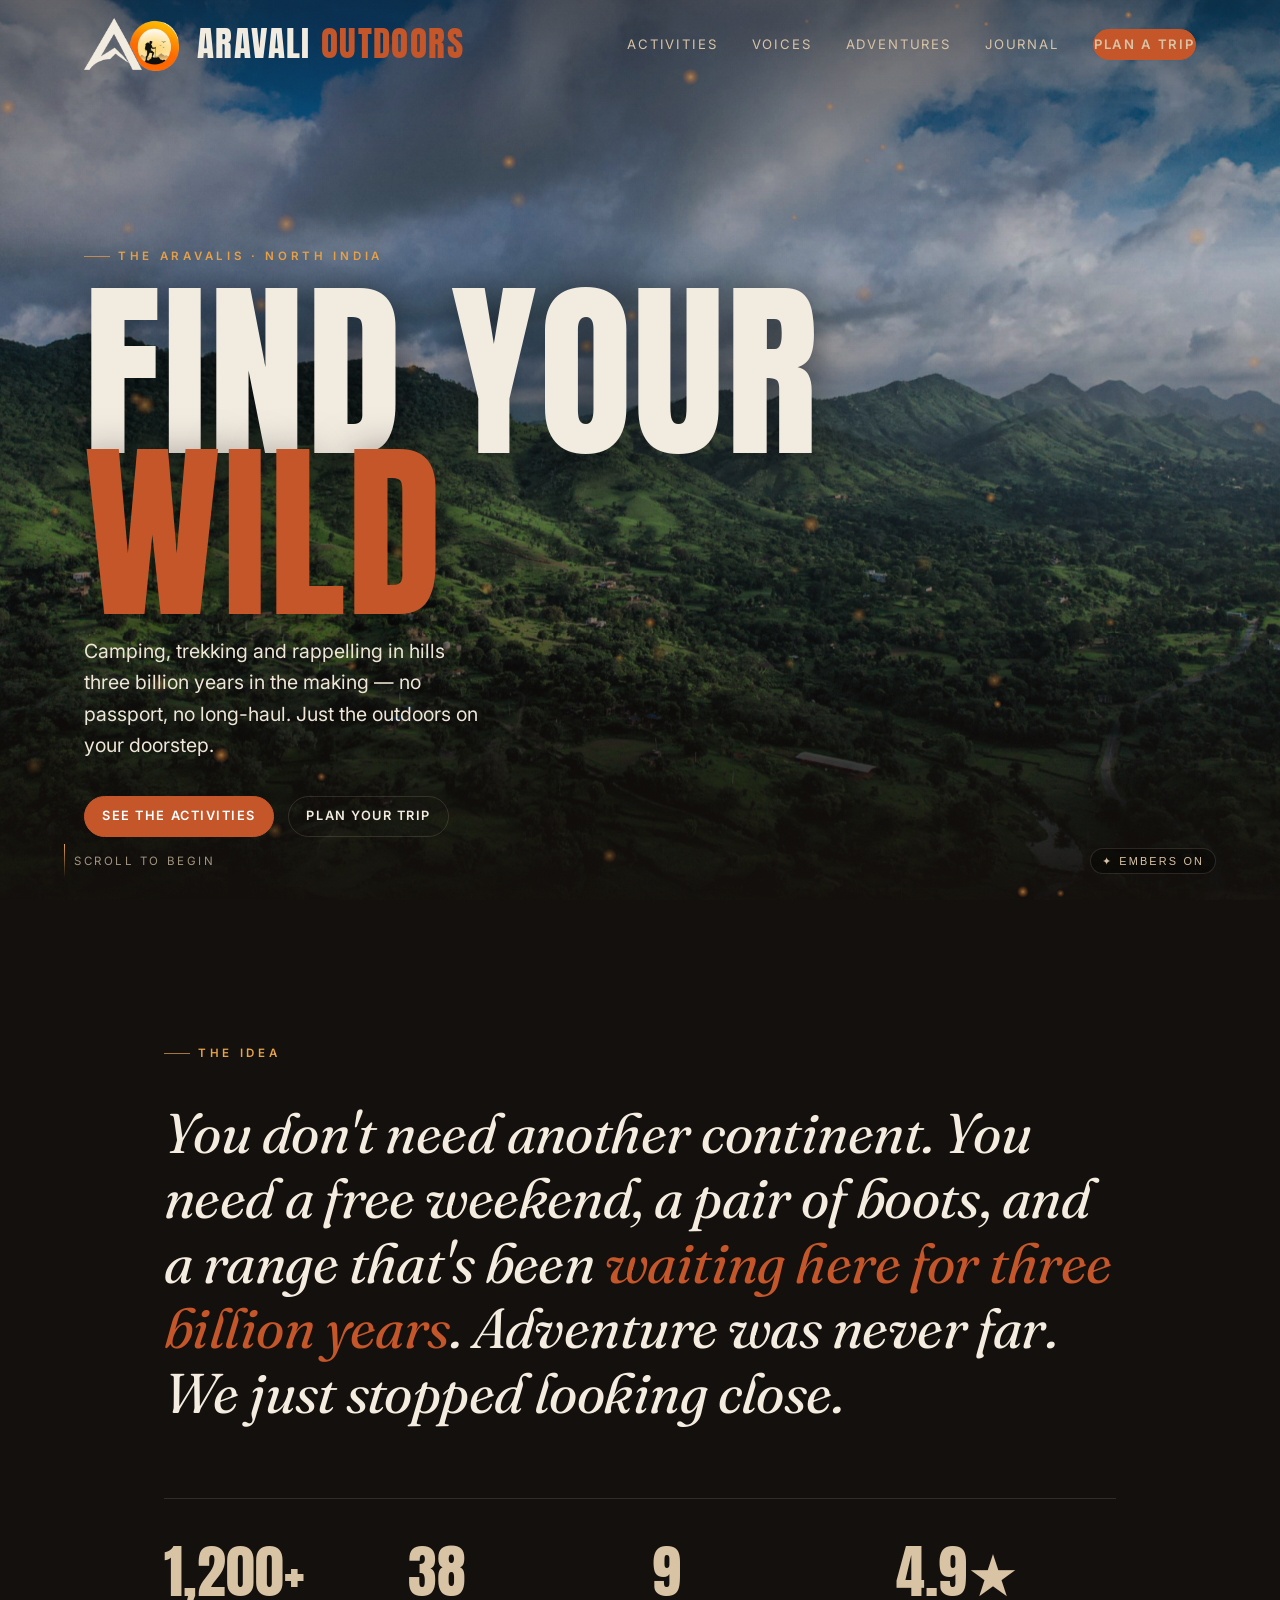
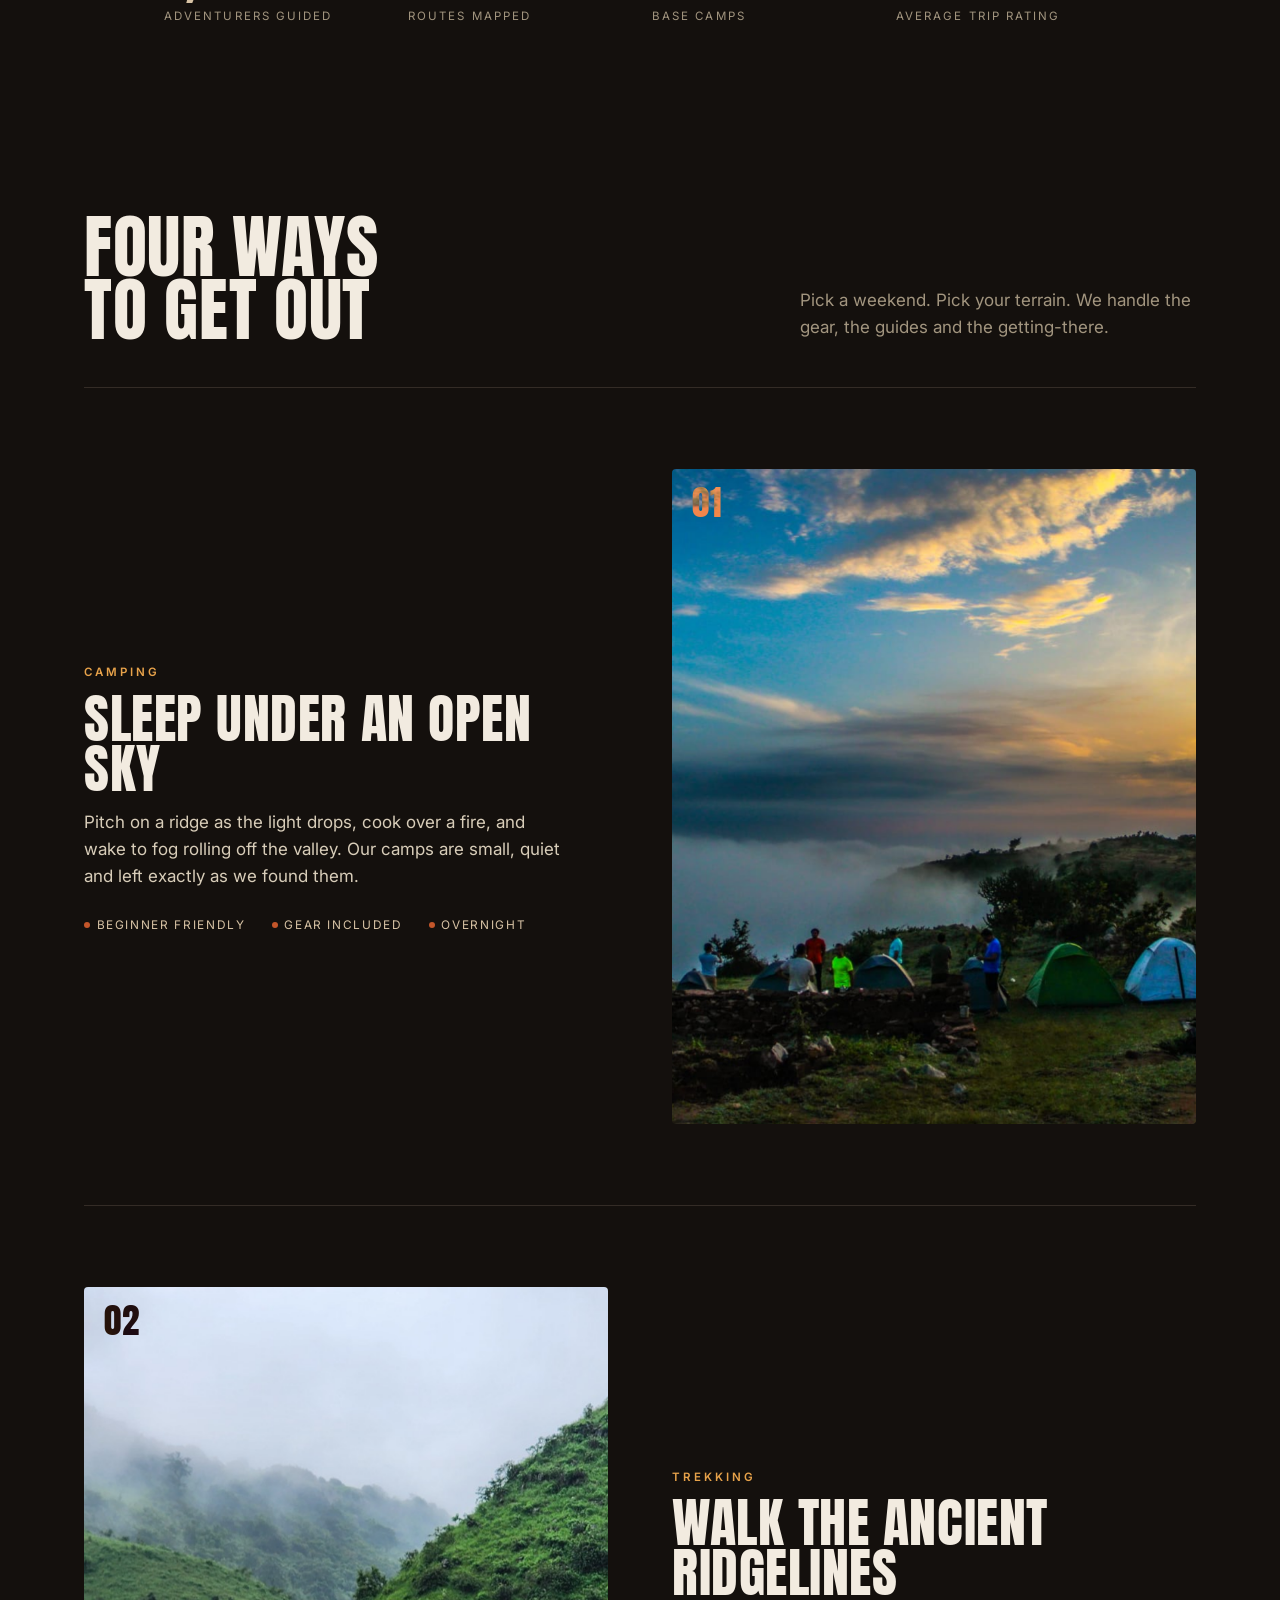
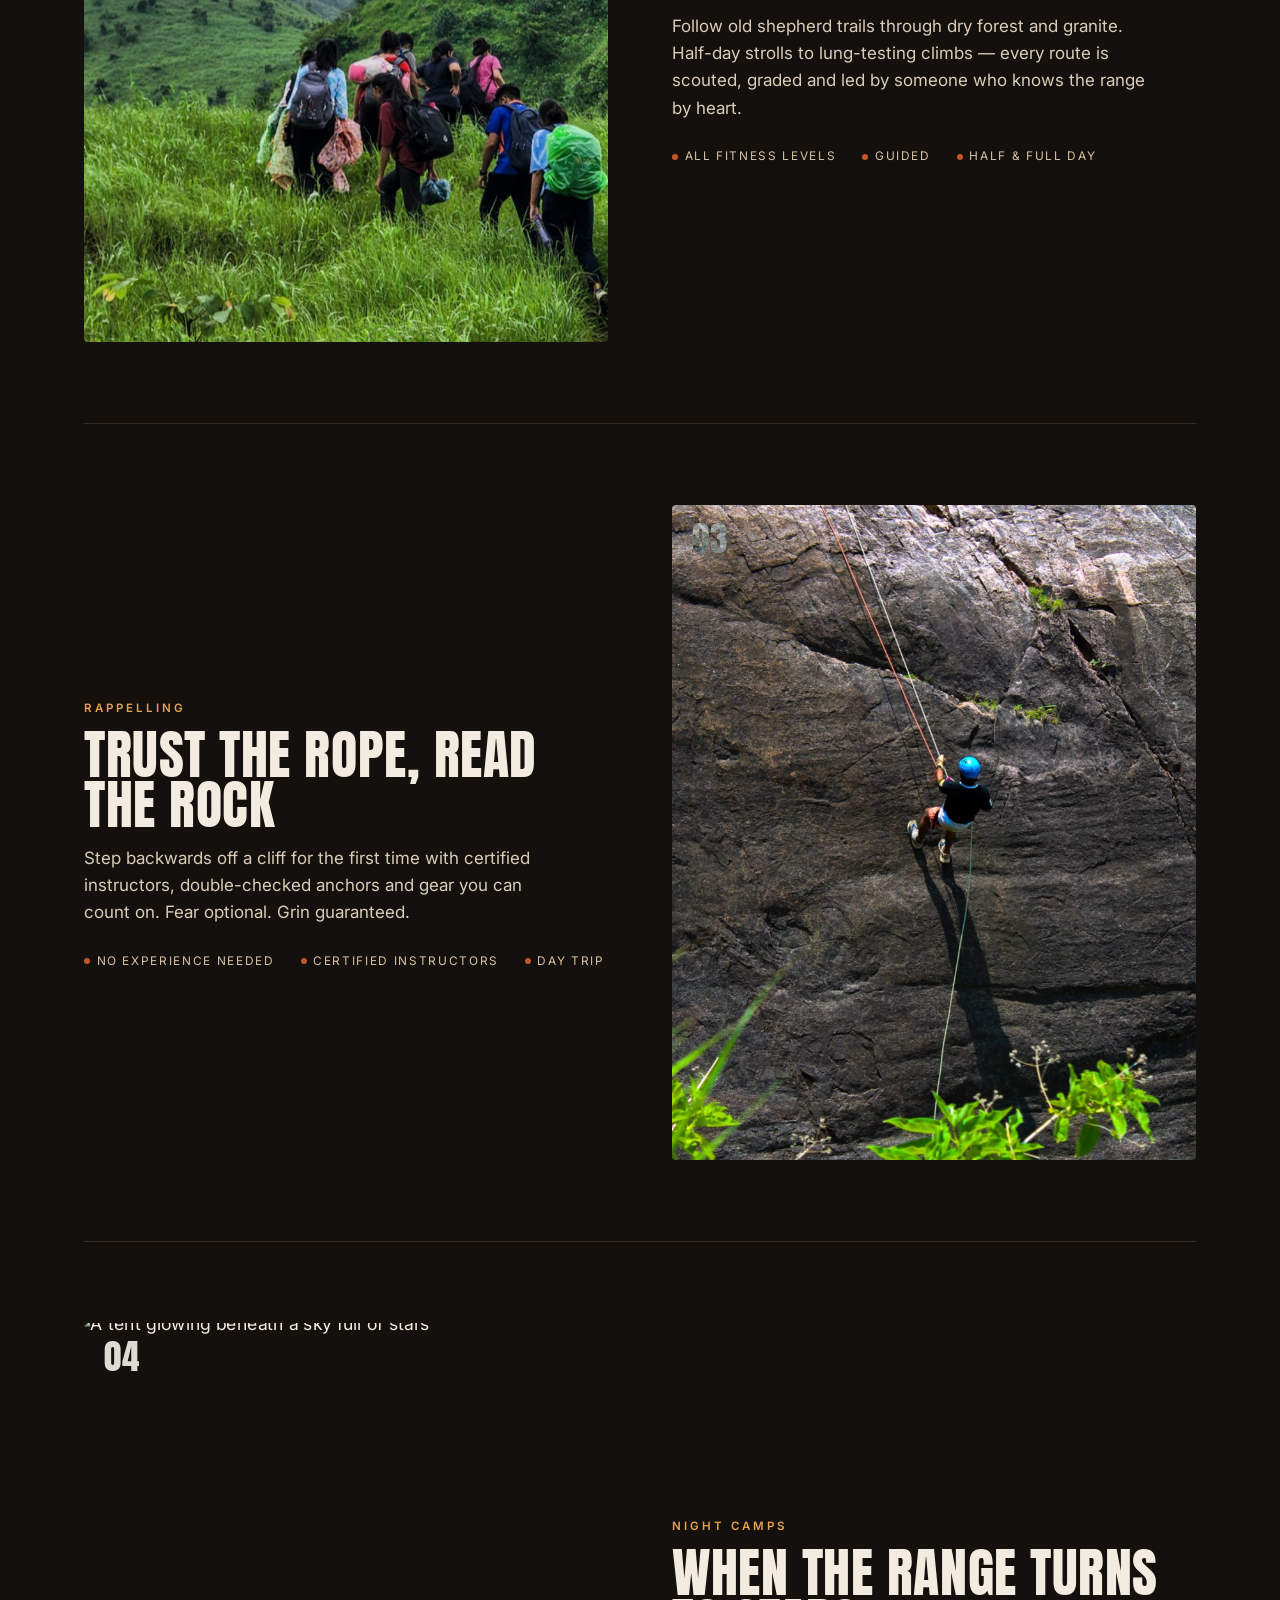
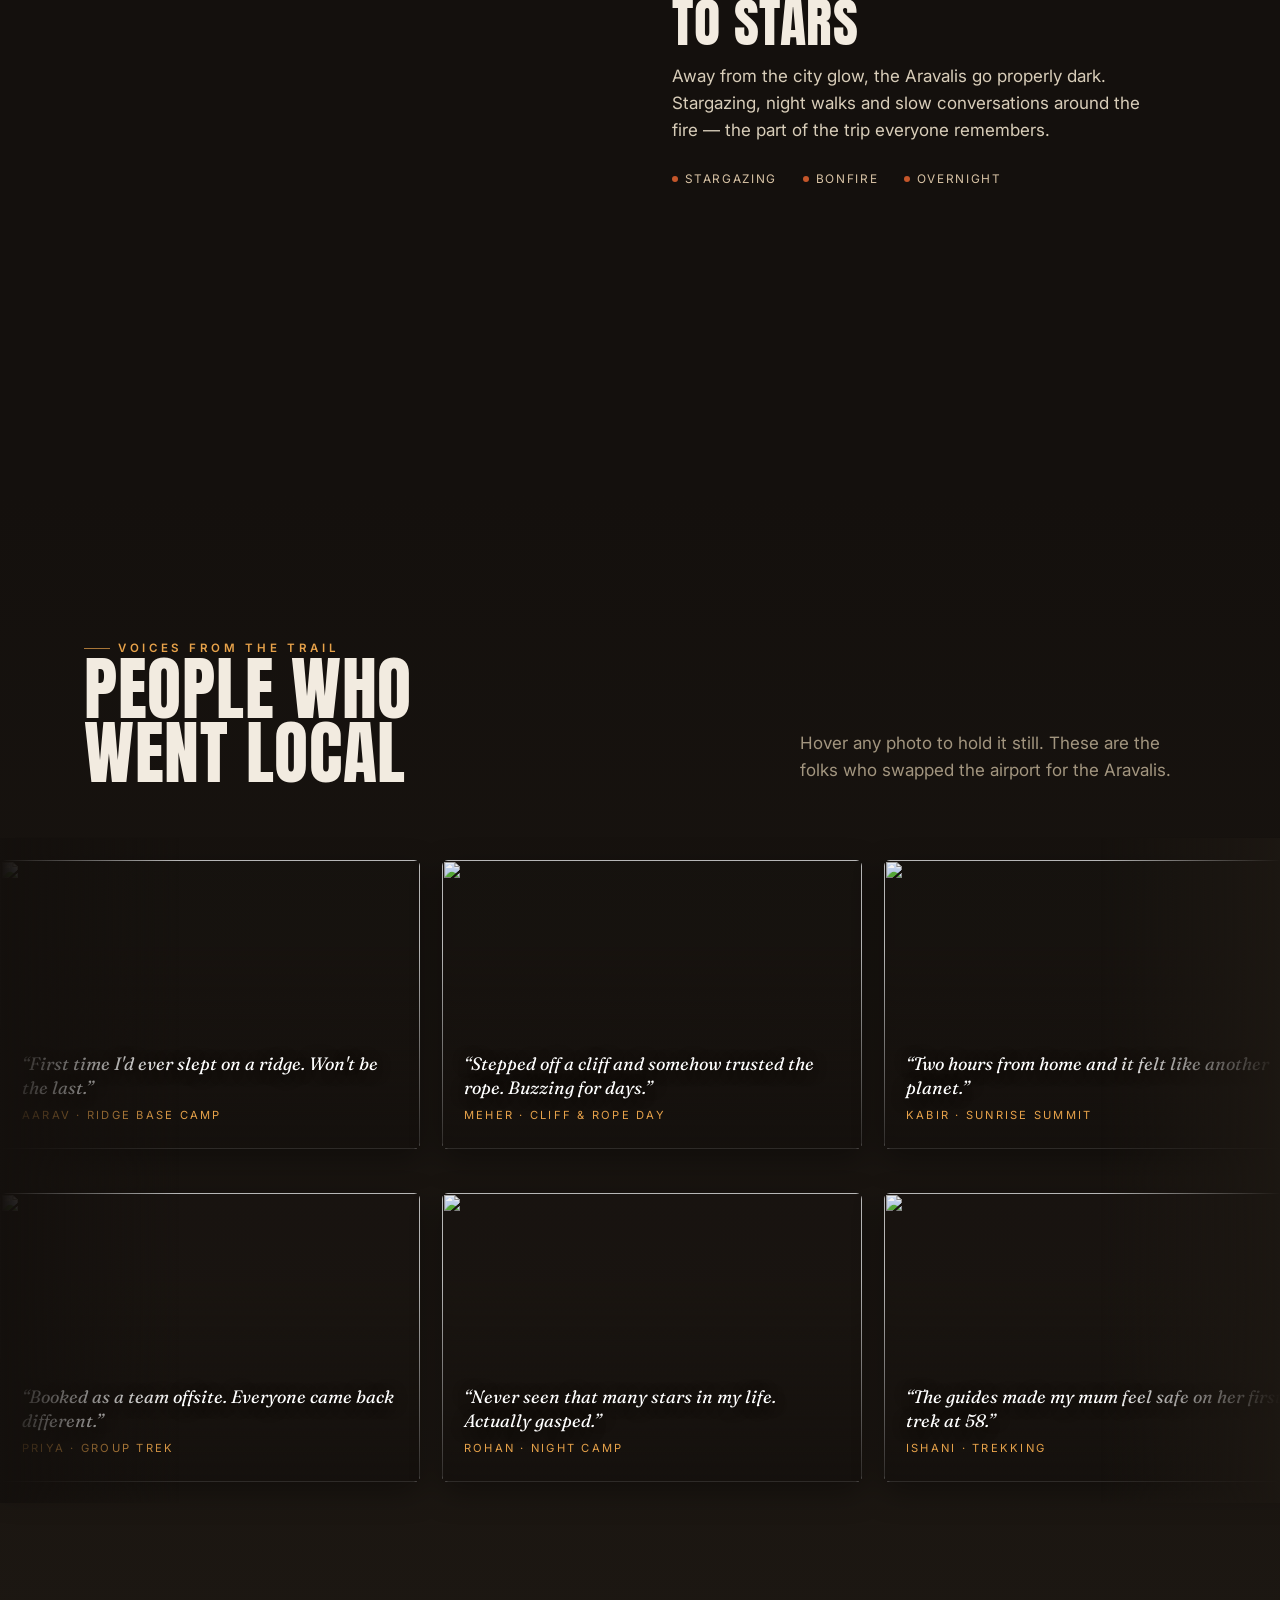
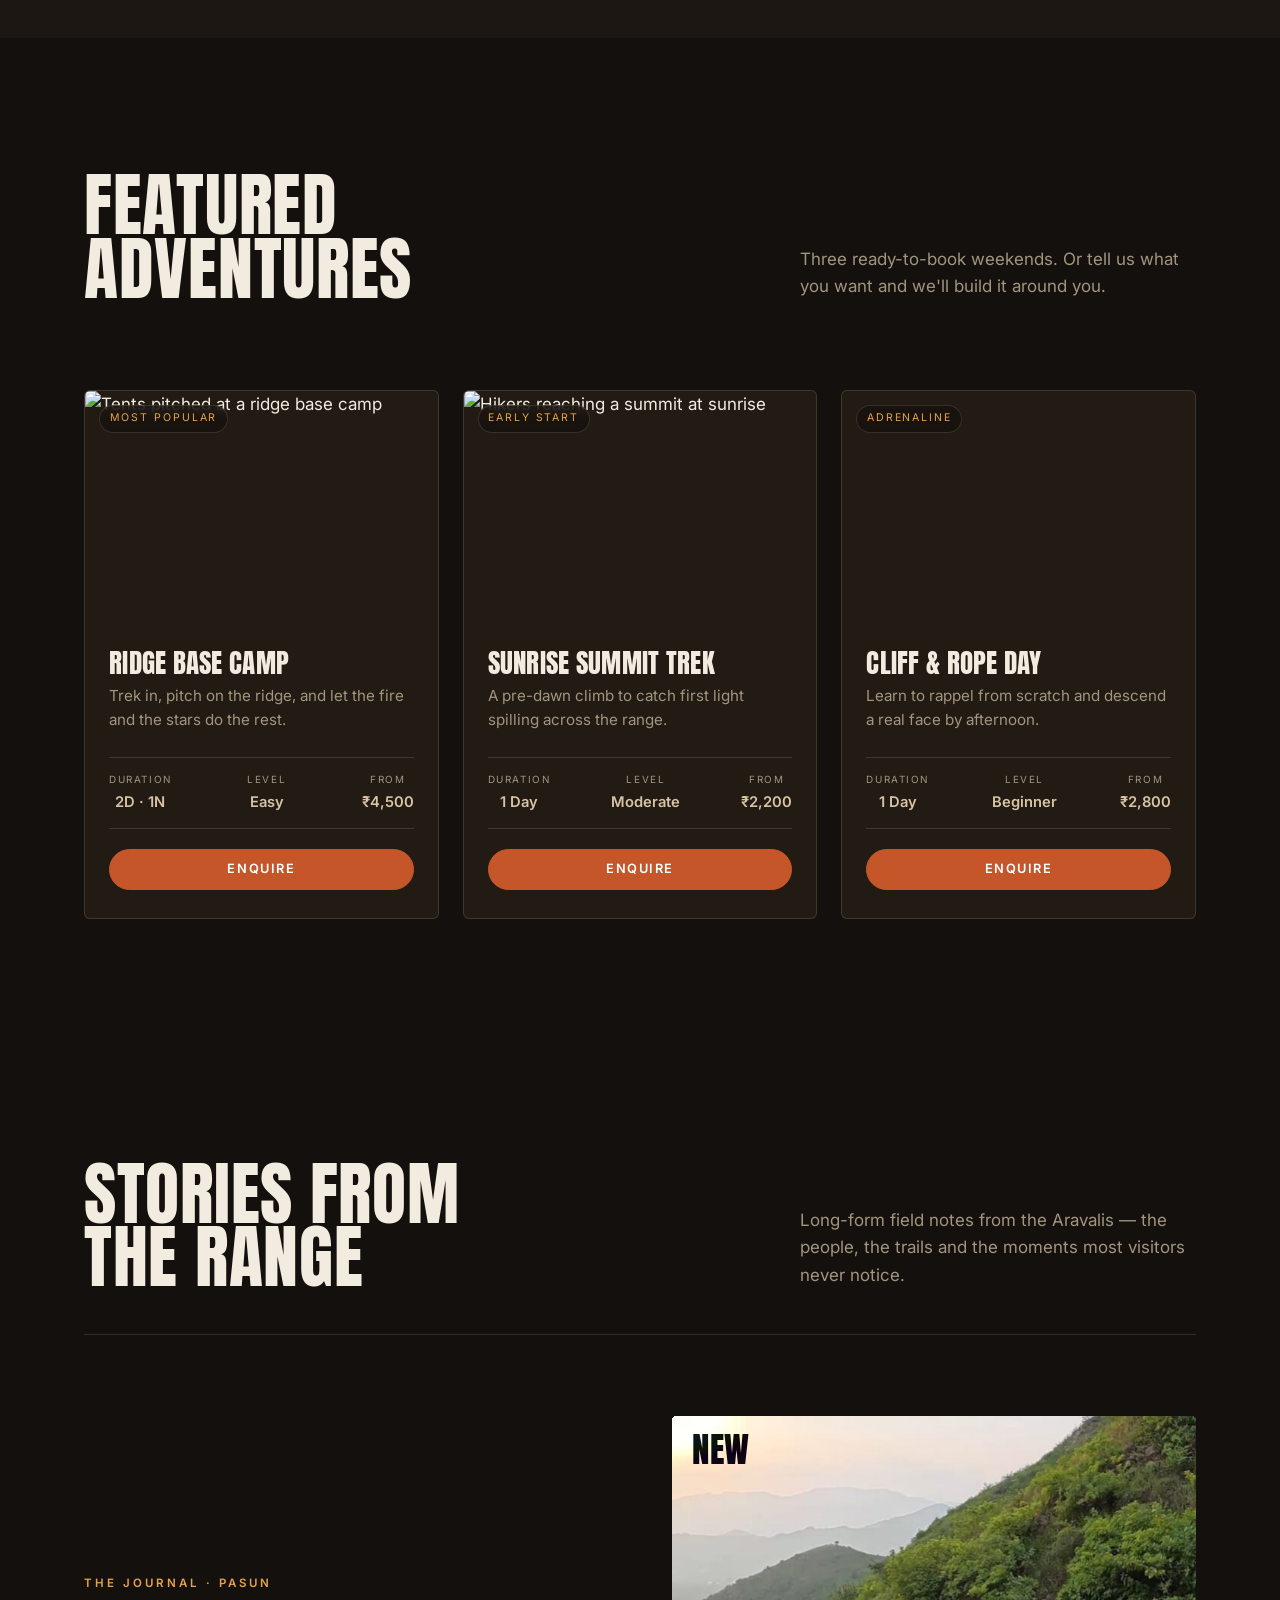
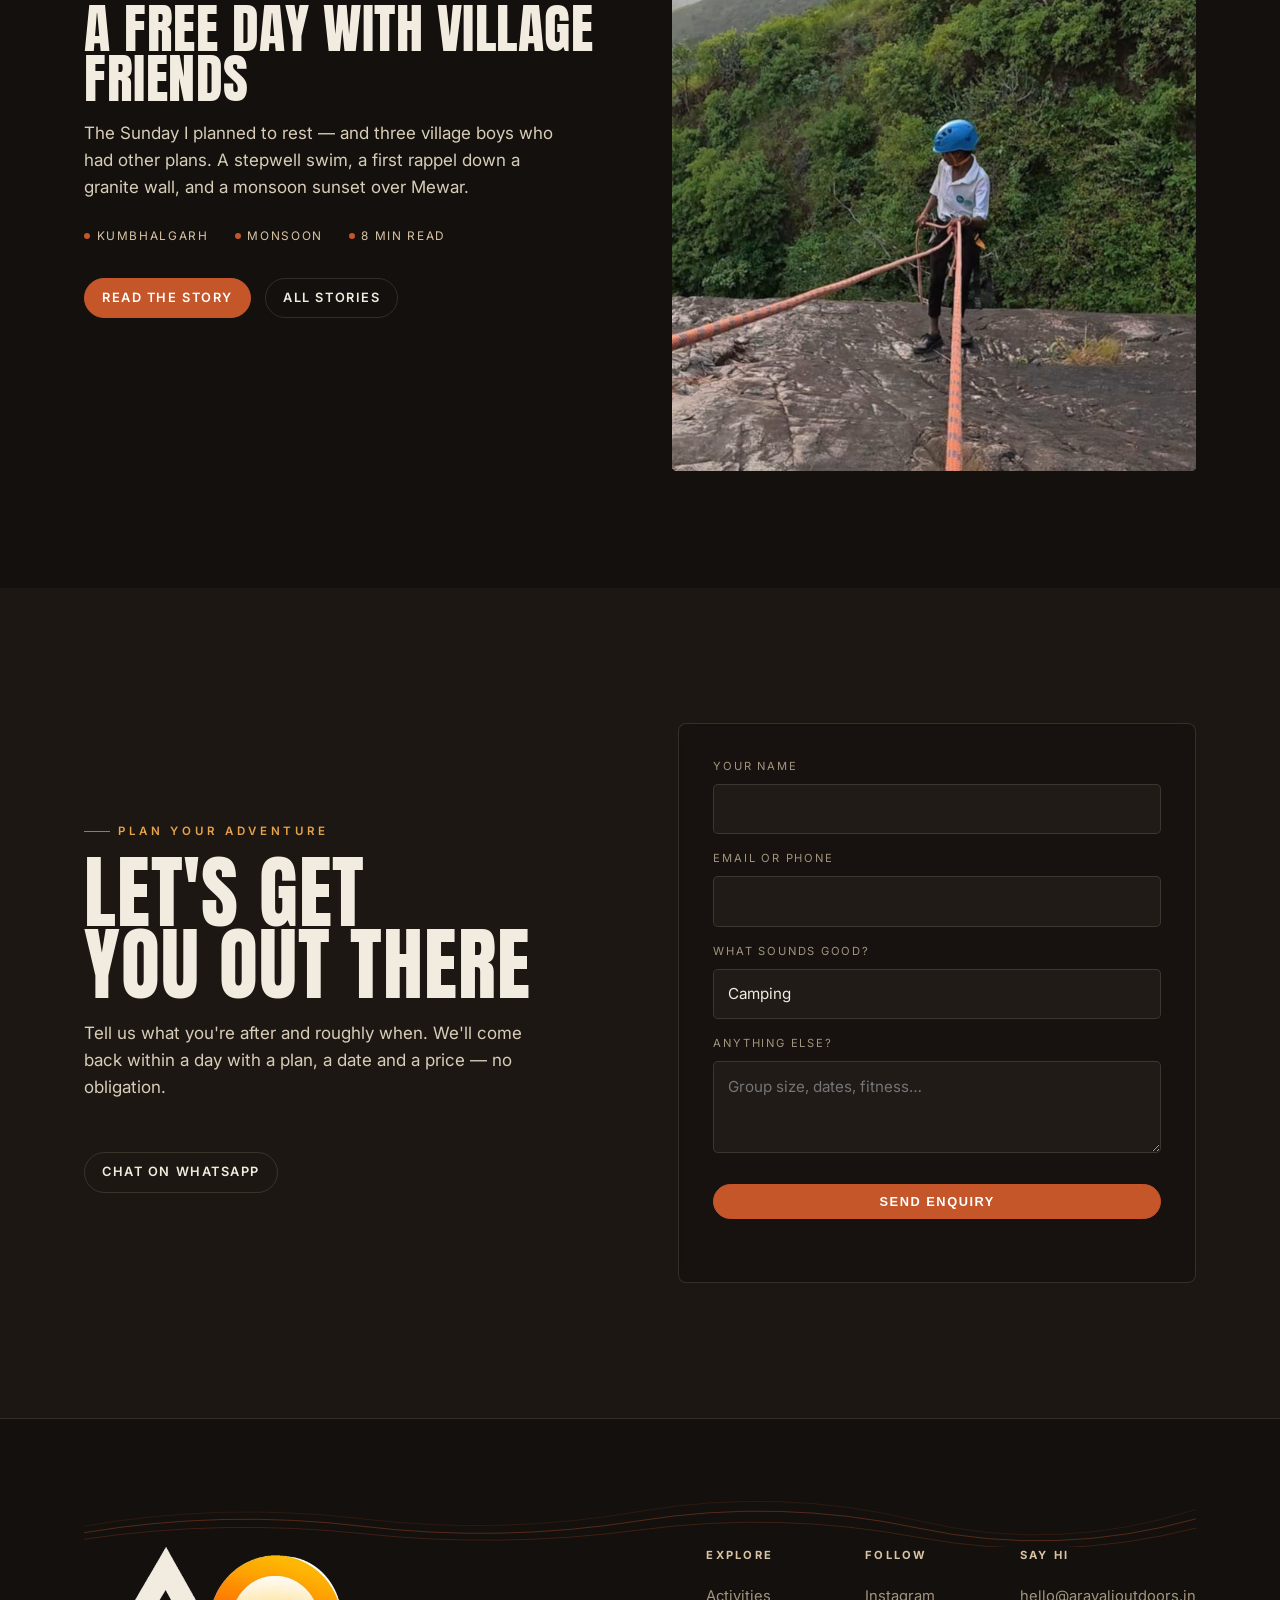
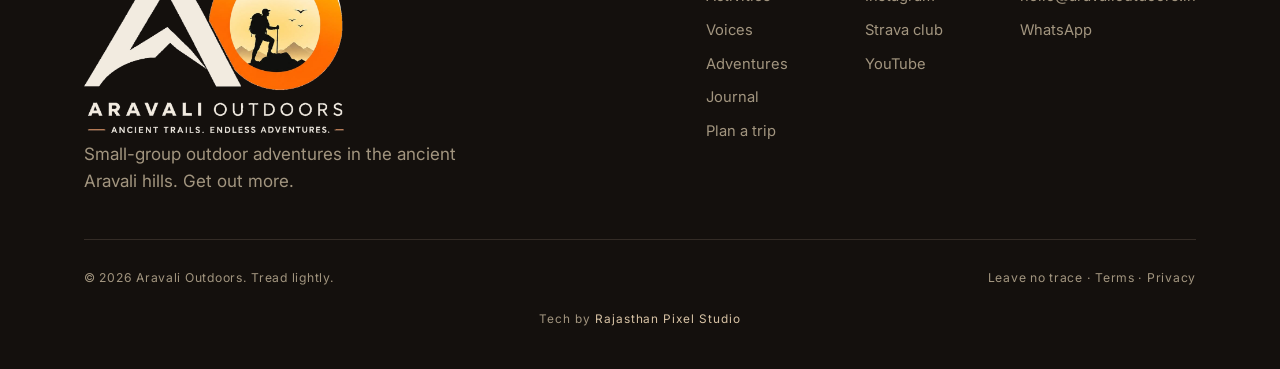
==== commit 06ce0c6a: "updated index file" ====
--- a/index.html
+++ b/index.html
@@ -494,18 +494,18 @@
       </div>
       <article class="act reveal">
         <div class="act-media">
-          <a href="blog/a-day-with-an-aravali-shepherd.html" aria-label="Read: A Day with an Aravali Shepherd">
-            <img src="img/blog/shepherd-portrait.jpg" alt="A 72-year-old Aravali shepherd smiling outside his stone hut" loading="lazy">
+          <a href="blog/a-free-day-with-village-friends.html" aria-label="Read: A Free Day with Village Friends">
+            <img src="img/blog/rappel-sunset.jpg" alt="A young village boy rappelling down a granite wall at sunset in the Aravalis" loading="lazy">
           </a>
           <span class="idx display">New</span>
         </div>
         <div class="act-body">
-          <span class="kicker">The Journal · Mewar</span>
-          <h3 class="display">A Day with an Aravali Shepherd</h3>
-          <p>Following a 72-year-old shepherd and his goats through the mountains of Mewar — and learning to see a familiar range through a new lens.</p>
-          <div class="act-meta"><span>Kumbhalgarh</span><span>Monsoon</span><span>7 min read</span></div>
+          <span class="kicker">The Journal · Pasun</span>
+          <h3 class="display">A Free Day with Village Friends</h3>
+          <p>The Sunday I planned to rest — and three village boys who had other plans. A stepwell swim, a first rappel down a granite wall, and a monsoon sunset over Mewar.</p>
+          <div class="act-meta"><span>Kumbhalgarh</span><span>Monsoon</span><span>8 min read</span></div>
           <div class="hero-cta" style="margin-top:2rem">
-            <a href="blog/a-day-with-an-aravali-shepherd.html" class="btn">Read the story</a>
+            <a href="blog/a-free-day-with-village-friends.html" class="btn">Read the story</a>
             <a href="blog/index.html" class="btn ghost">All stories</a>
           </div>
         </div>
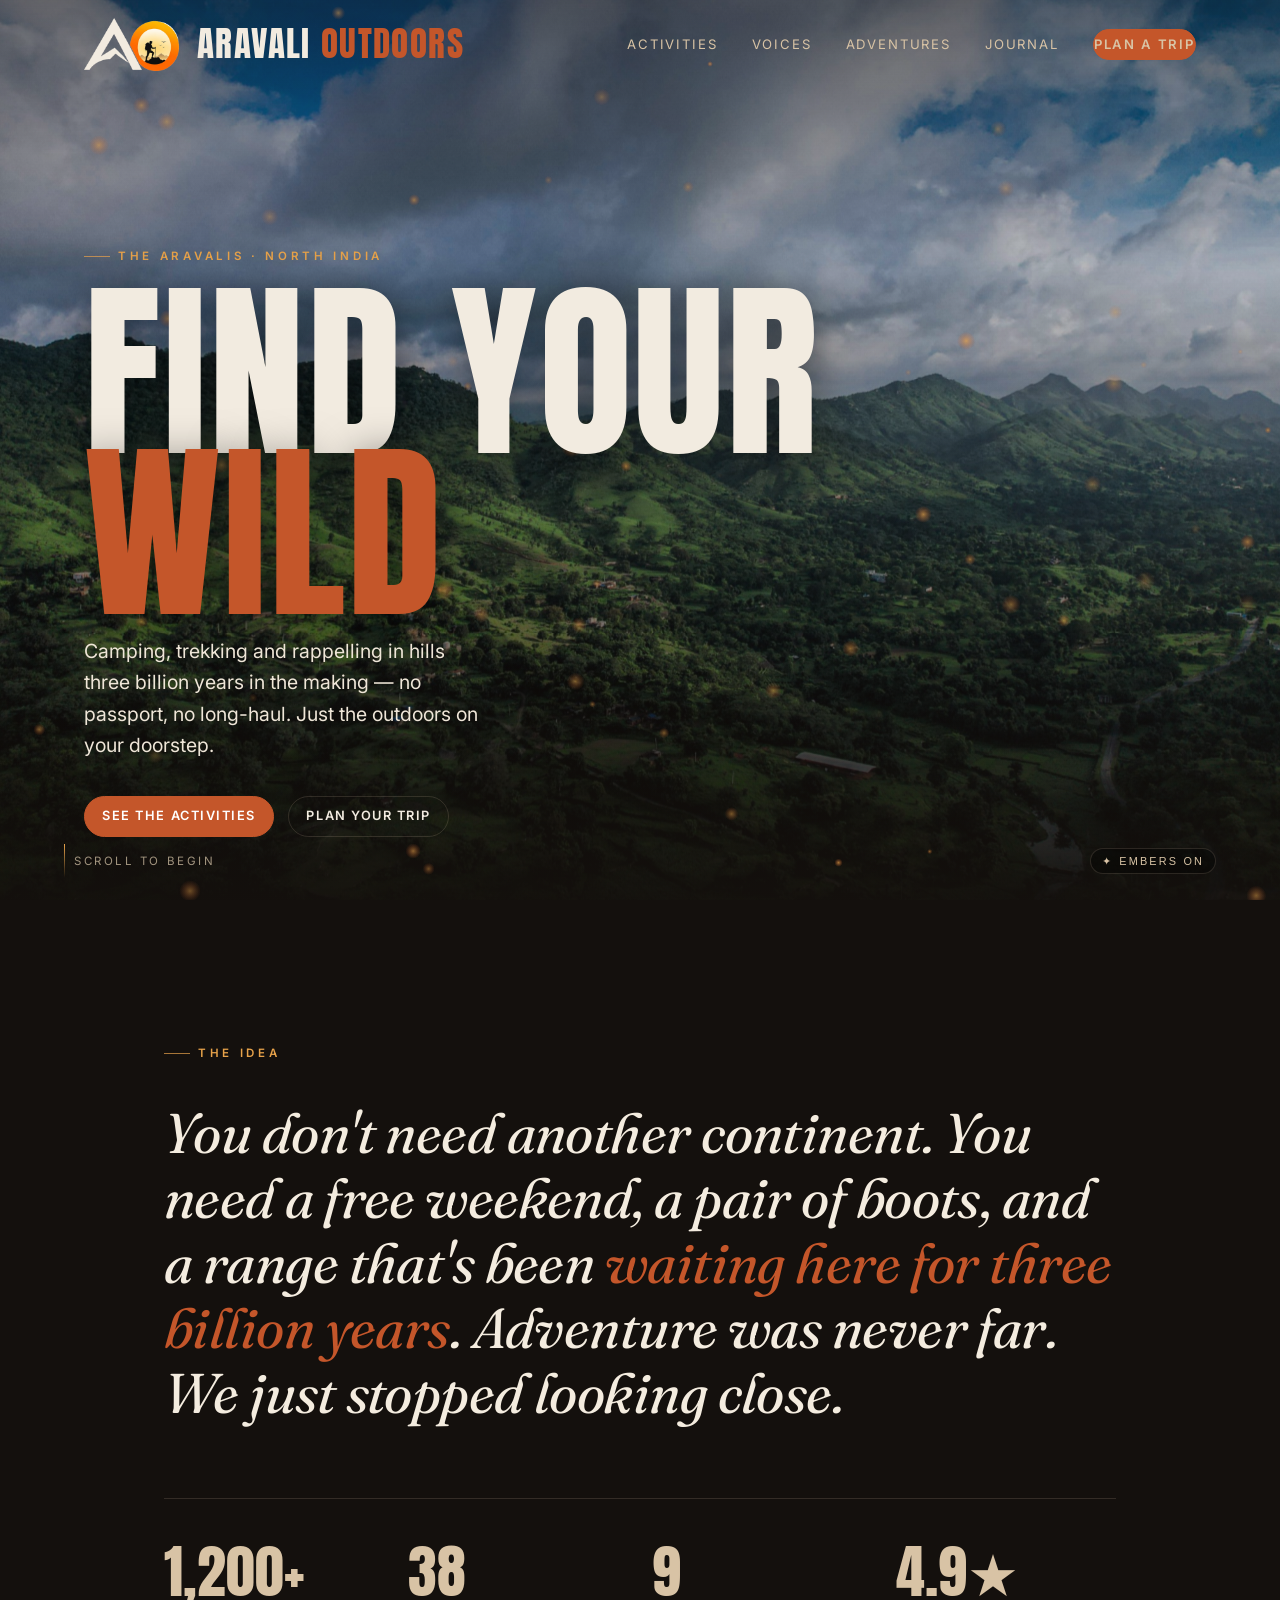
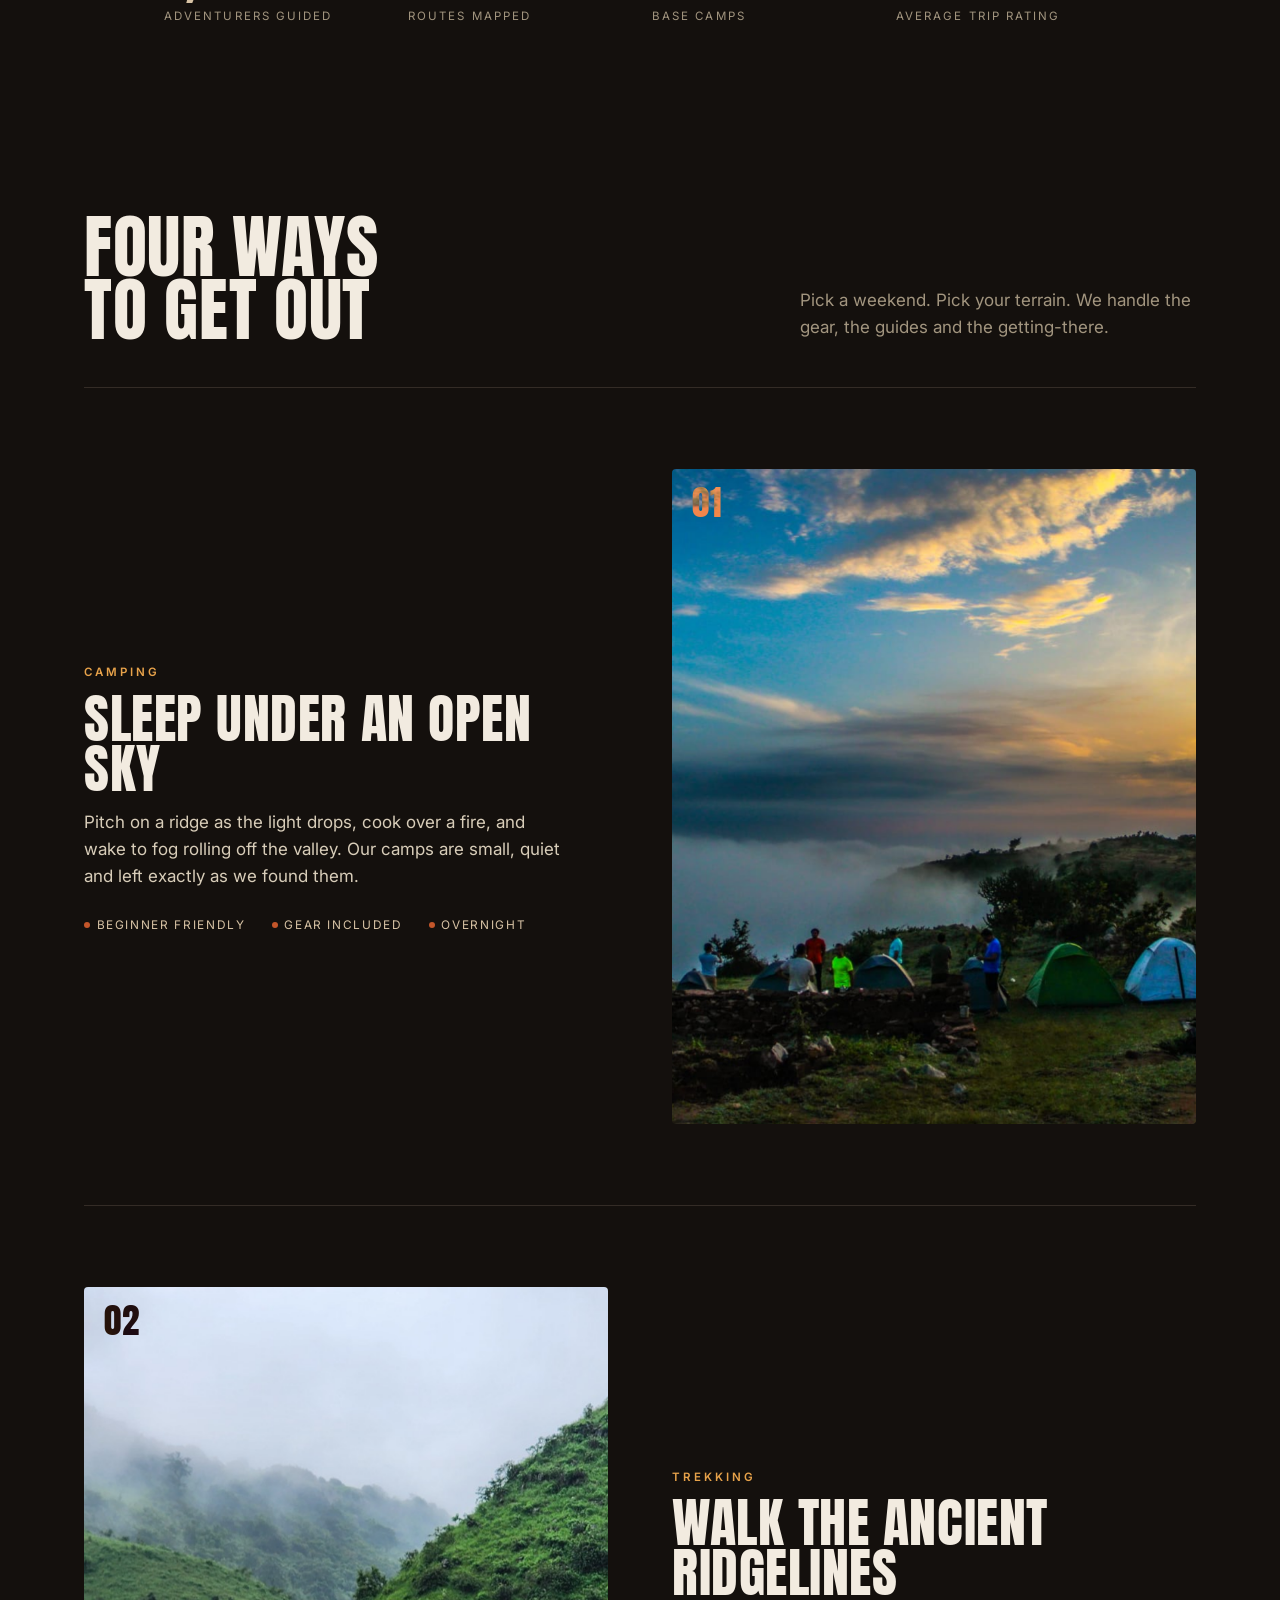
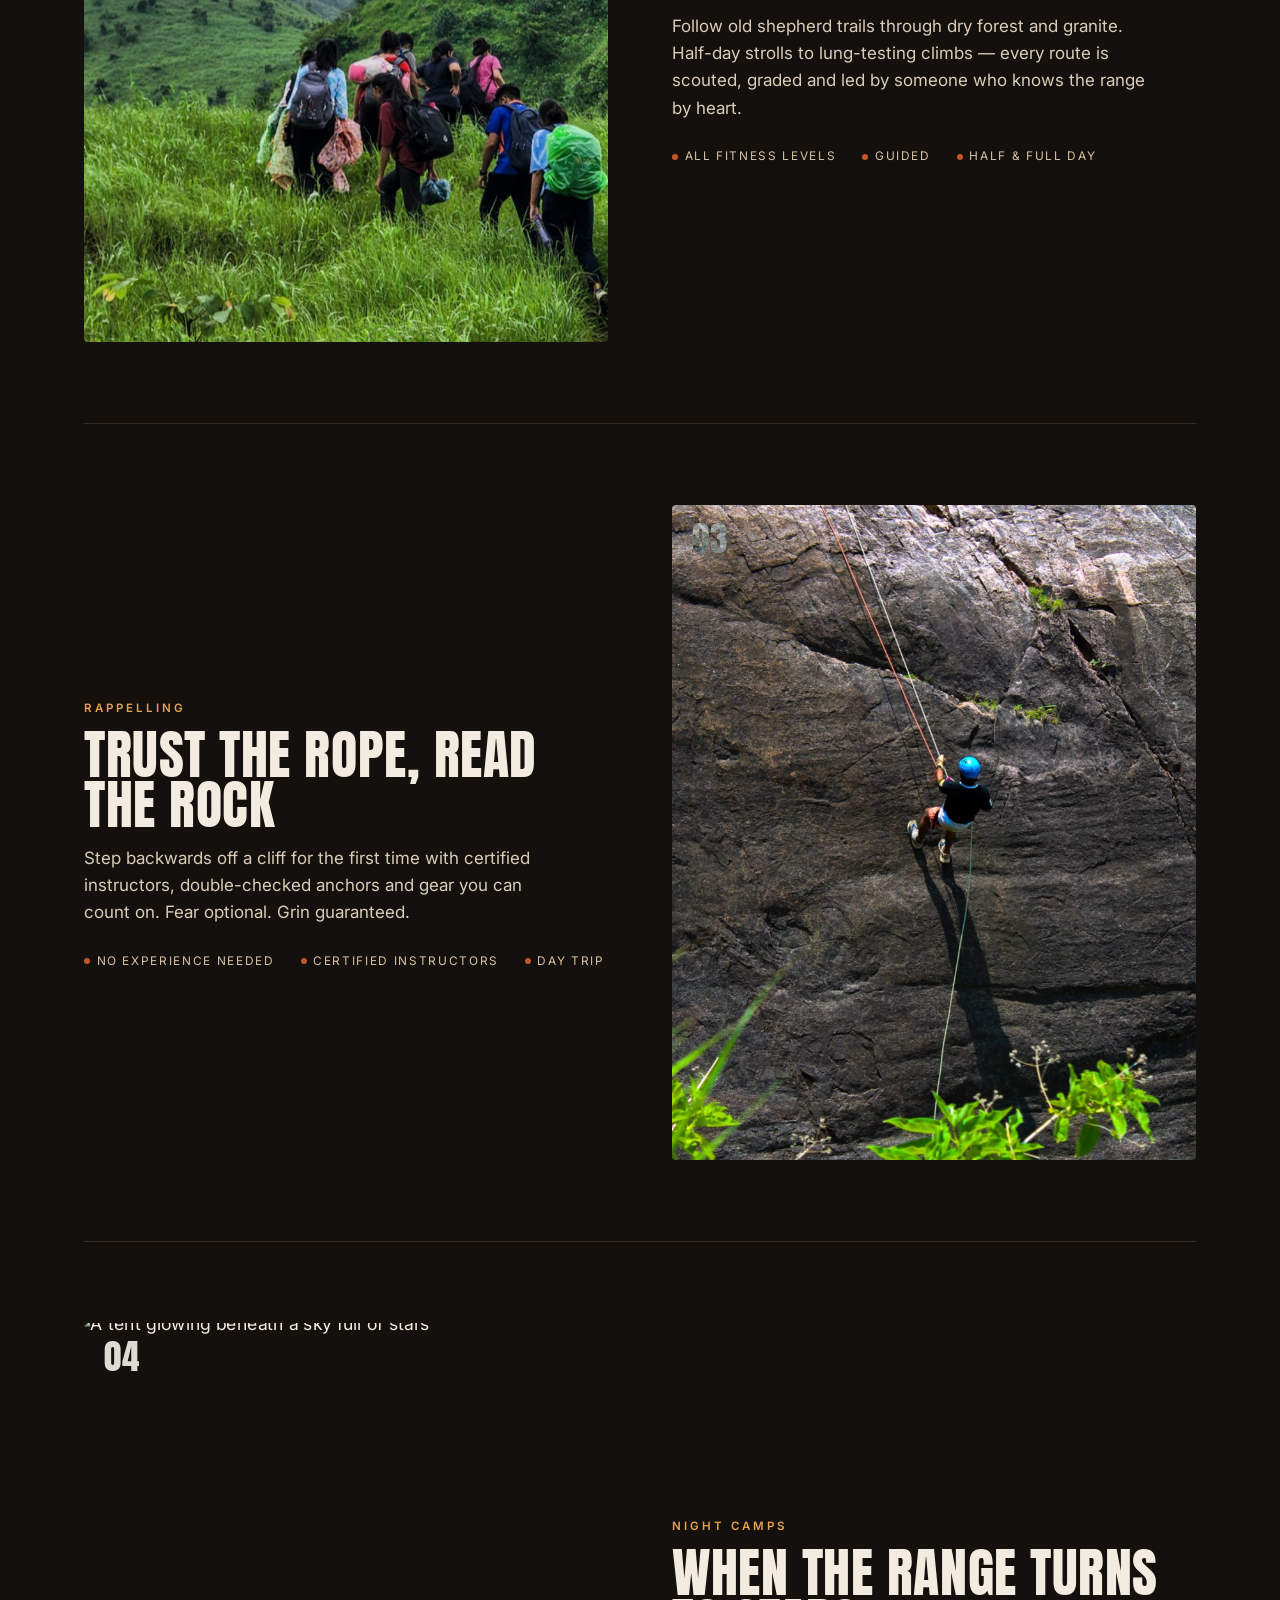
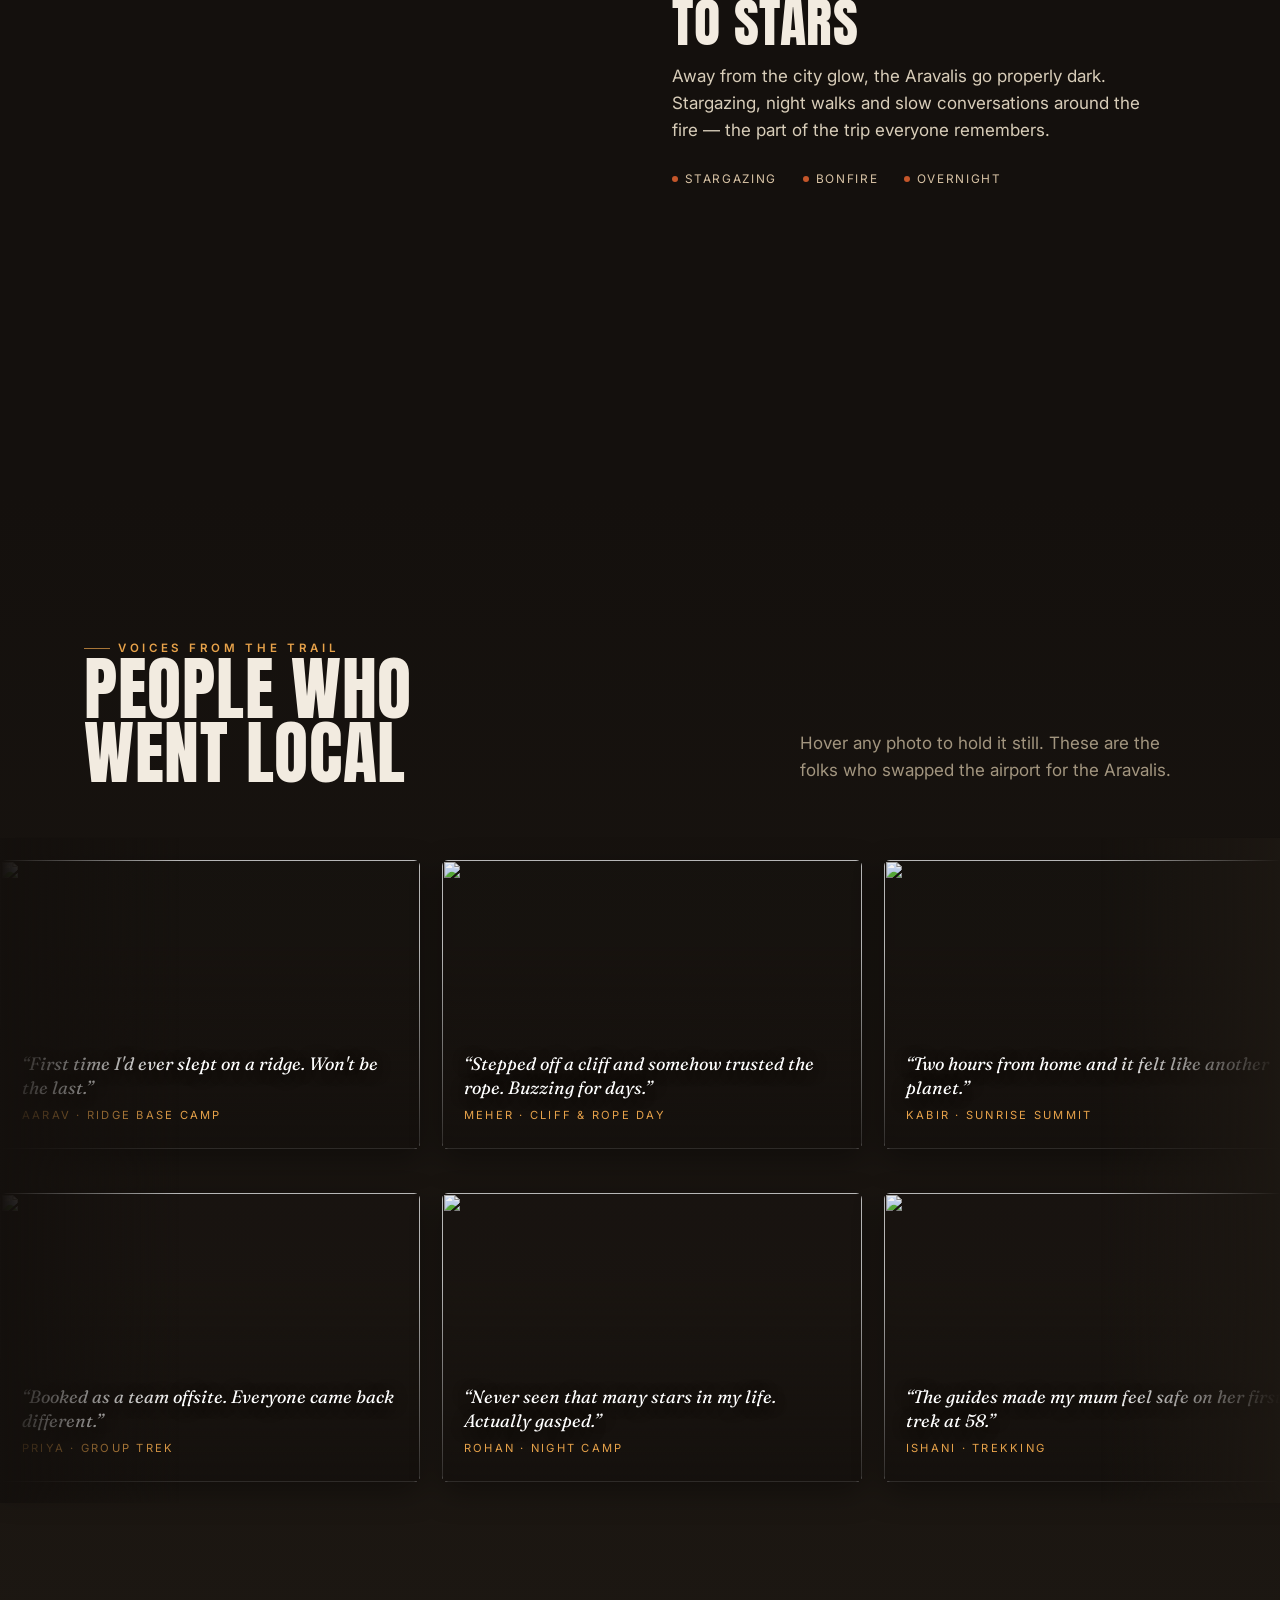
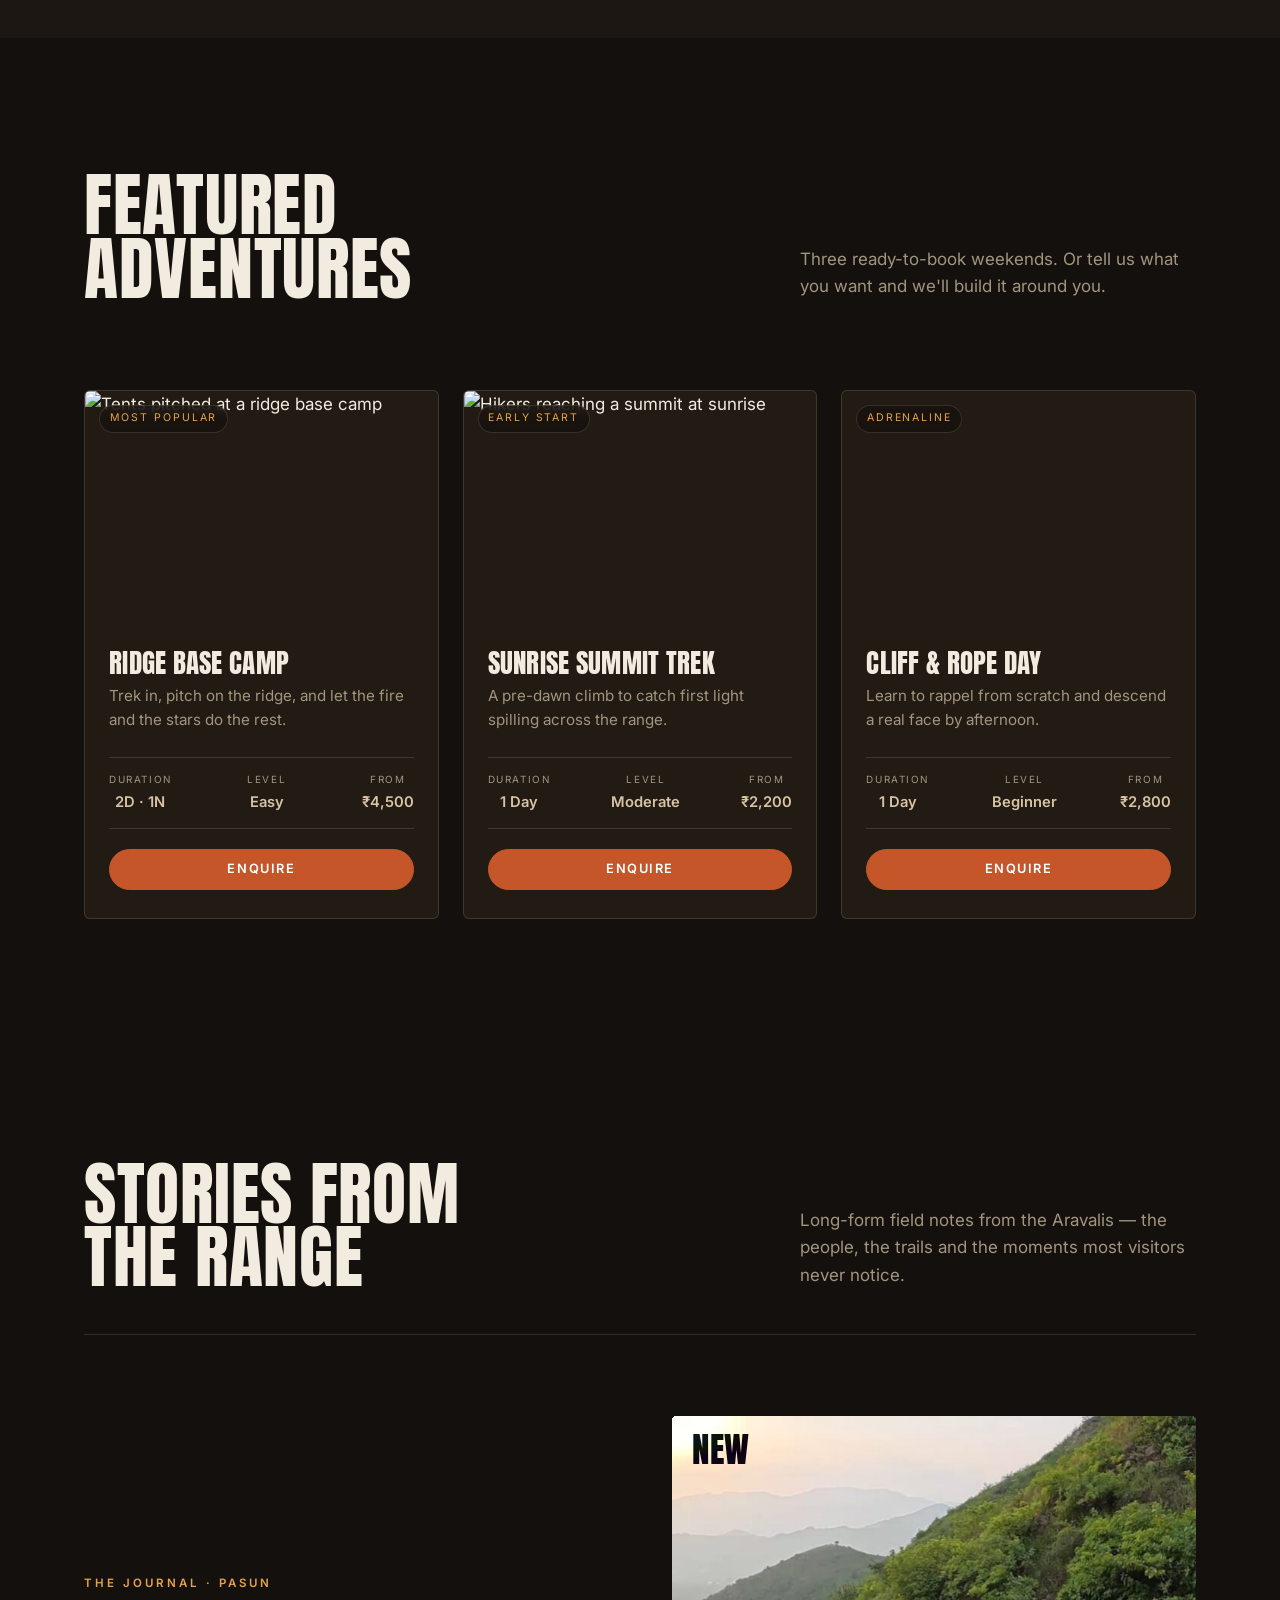
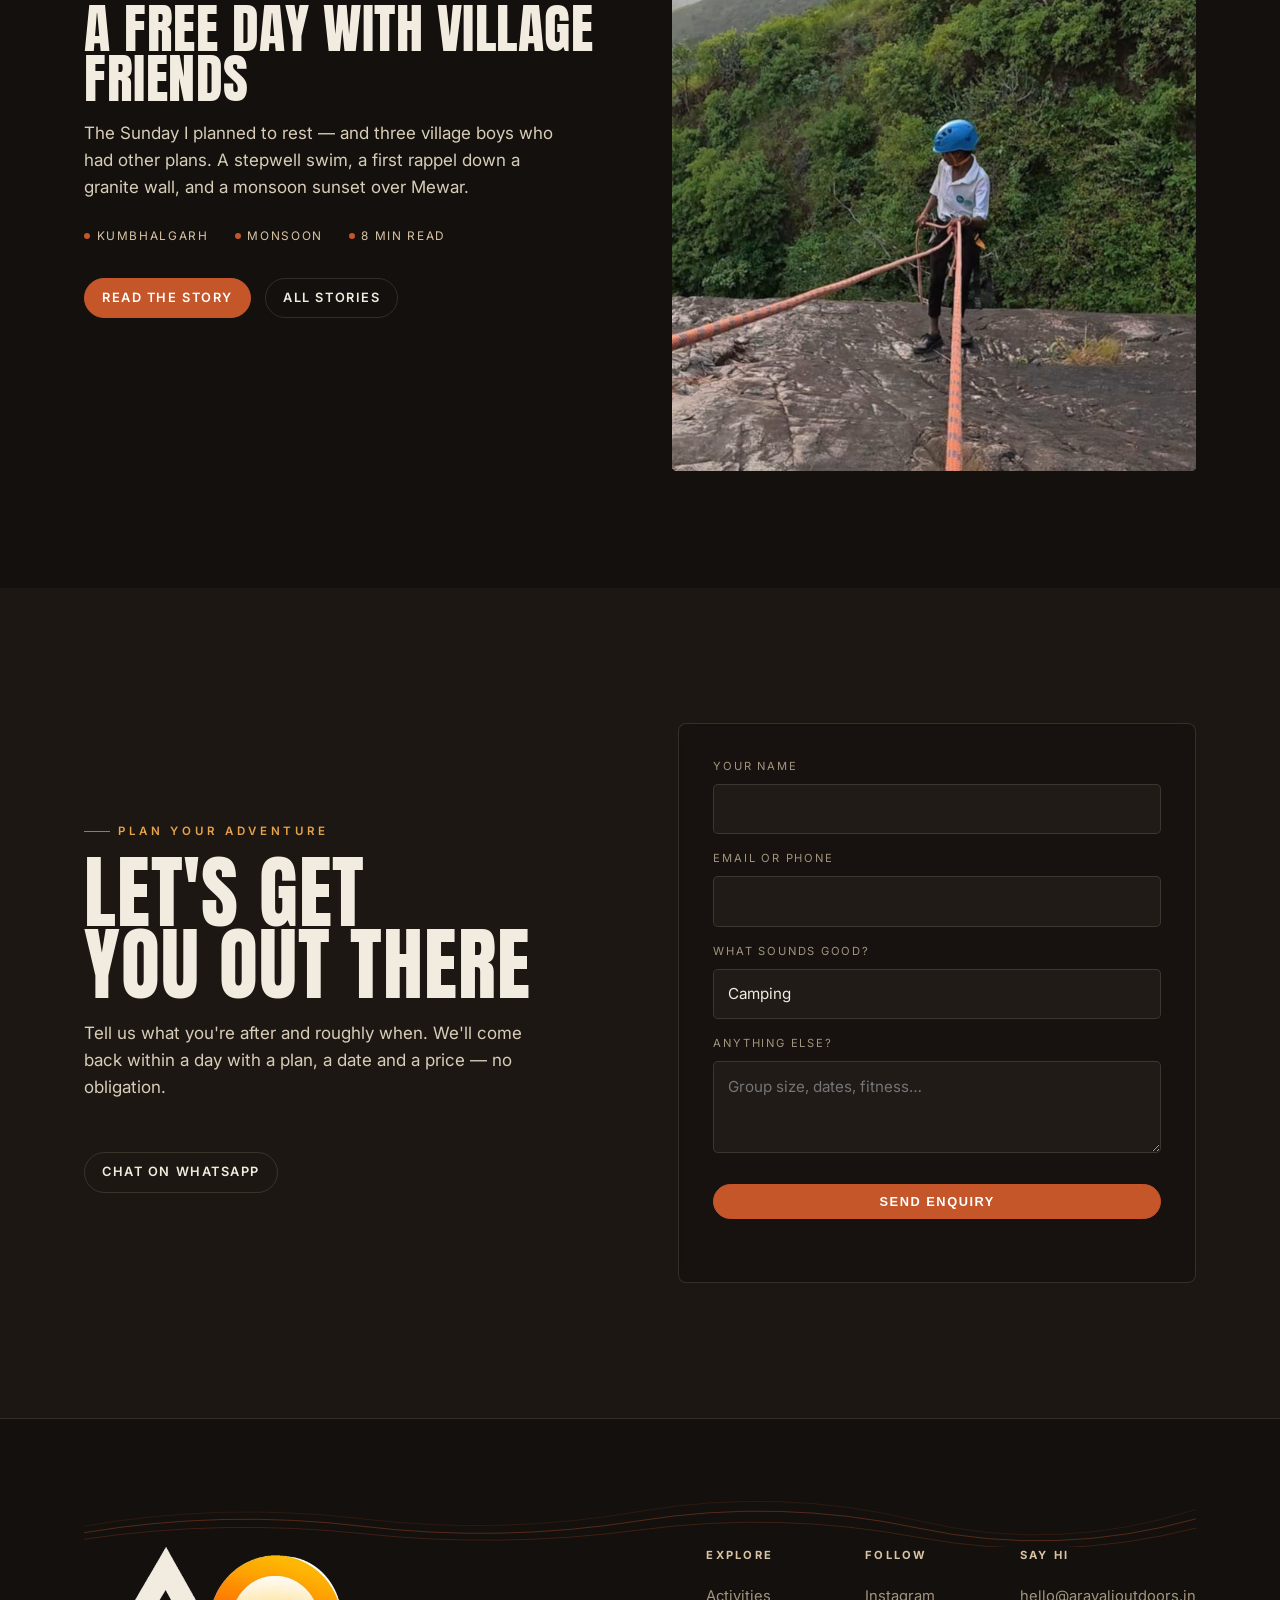
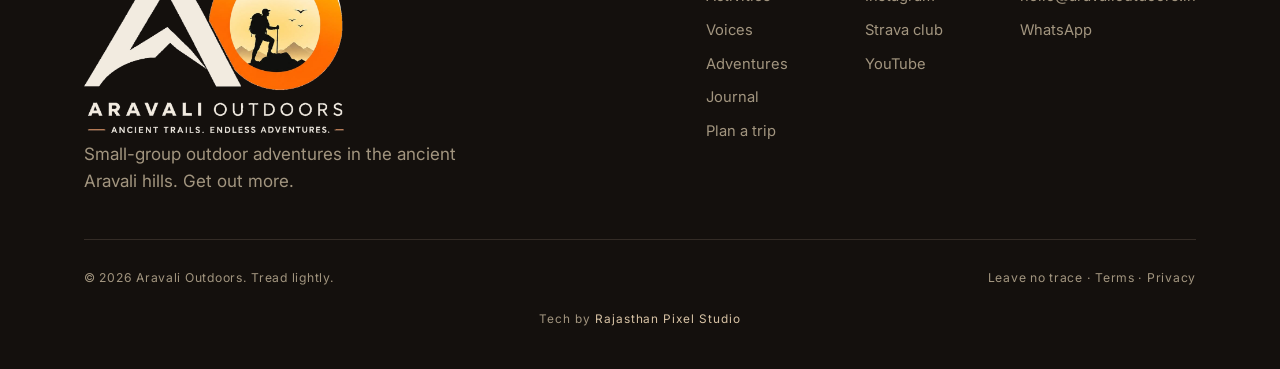
==== commit 9677a165: "added analytics property" ====
--- a/index.html
+++ b/index.html
@@ -719,6 +719,7 @@
     if(!name || !contact){ note.style.color = "var(--ember)"; note.textContent = "Add your name and a way to reach you."; return; }
     note.style.color = "var(--fog)";
     note.textContent = "Thanks, " + name.split(" ")[0] + " — we'll be in touch within a day.";
+    if (window.track) window.track("enquiry_submit", { activity: form.activity.value });
     form.reset();
   });
 
@@ -726,5 +727,8 @@
   document.getElementById("yr").textContent = new Date().getFullYear();
 })();
 </script>
+<!-- Analytics: Vercel Web Analytics (auto pageviews) + custom events -->
+<script defer src="/_vercel/insights/script.js"></script>
+<script defer src="assets/analytics.js"></script>
 </body>
 </html>
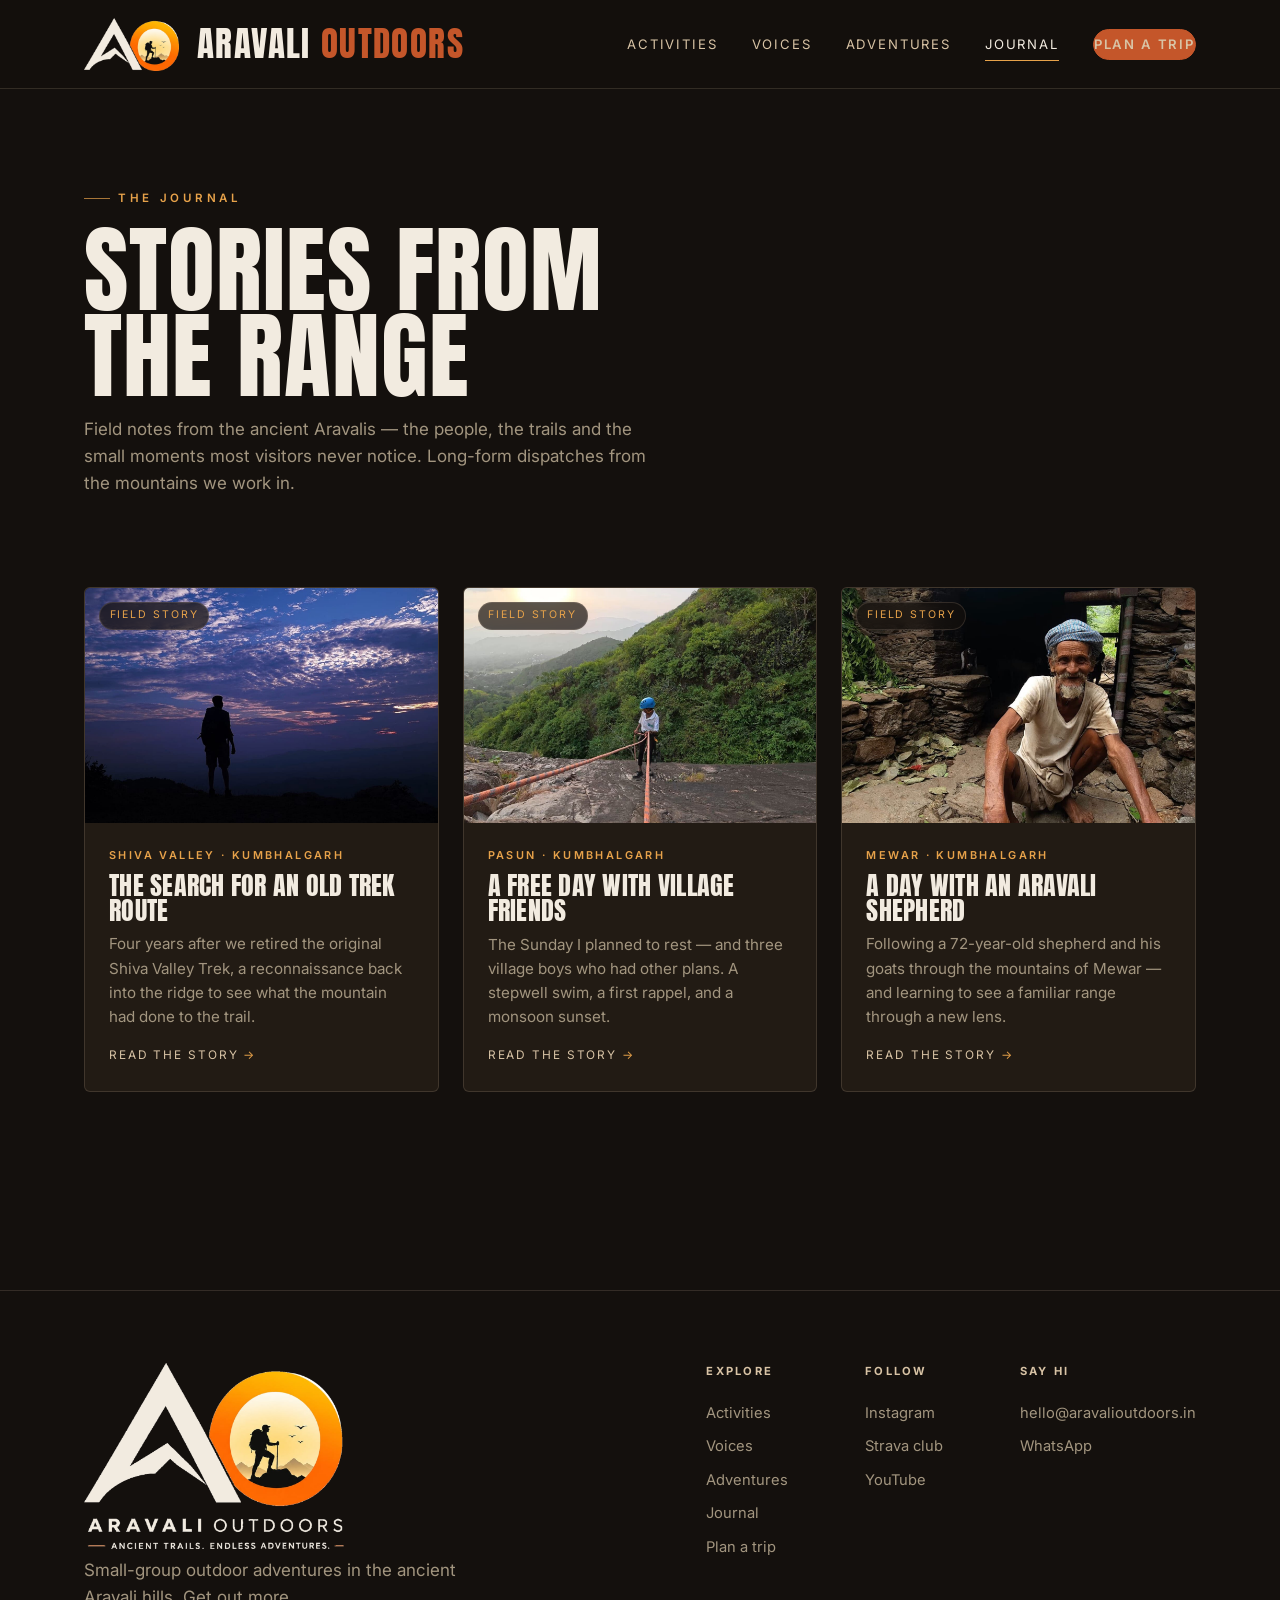
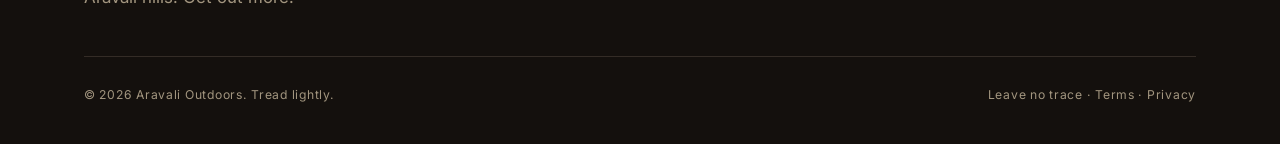
==== commit 3b094956: "updating changes in index" ====
--- a/index.html
+++ b/index.html
@@ -3,312 +3,34 @@
 <head>
 <meta charset="utf-8" />
 <meta name="viewport" content="width=device-width, initial-scale=1" />
-<title>Aravali Outdoors — Find your wild</title>
-<meta name="description" content="Camping, trekking and rappelling in the ancient Aravali hills. Your greatest adventure is closer than you think." />
-<link rel="icon" href="img/logo-favicon.png" />
+<title>The Journal — Stories from the Aravalis · Aravali Outdoors</title>
+<meta name="description" content="Field notes and stories from the Aravali hills — the people, the trails and the small moments most visitors never notice. From the team at Aravali Outdoors." />
+<link rel="canonical" href="https://aravalioutdoors.com/blog/" />
+<link rel="icon" href="../img/logo-favicon.png" />
+<meta property="og:type" content="website" />
+<meta property="og:title" content="The Journal — Stories from the Aravalis" />
+<meta property="og:description" content="Field notes and stories from the ancient Aravali hills." />
+<meta property="og:image" content="https://aravalioutdoors.com/img/blog/shepherd-portrait.jpg" />
+<meta property="og:url" content="https://aravalioutdoors.com/blog/" />
 <link rel="preconnect" href="https://fonts.googleapis.com" />
 <link rel="preconnect" href="https://fonts.gstatic.com" crossorigin />
 <link href="https://fonts.googleapis.com/css2?family=Anton&family=Fraunces:ital,opsz,wght@1,9..144,400;1,9..144,500&family=Inter:wght@400;500;600&display=swap" rel="stylesheet" />
-<style>
-  :root{
-    --bg:#14100D;
-    --bg-2:#1C1712;
-    --panel:#221B14;
-    --rust:#C4562A;
-    --ember:#E7A24A;
-    --sand:#D8C3A5;
-    --fog:#93A08F;
-    --text:#F2EBE0;
-    --muted:#A2957F;
-    --line:rgba(216,195,165,.16);
-    --maxw:1240px;
-    --ease:cubic-bezier(.16,1,.3,1);
-    --display:"Anton",Impact,sans-serif;
-    --serif:"Fraunces",Georgia,serif;
-    --sans:"Inter",system-ui,sans-serif;
-  }
-  *{box-sizing:border-box;margin:0;padding:0}
-  html{scroll-behavior:smooth}
-  body{
-    background:var(--bg);color:var(--text);
-    font-family:var(--sans);font-size:17px;line-height:1.6;
-    -webkit-font-smoothing:antialiased;overflow-x:clip;
-  }
-  img{display:block;max-width:100%}
-  a{color:inherit;text-decoration:none}
-  ::selection{background:var(--rust);color:#fff}
-  :focus-visible{outline:2px solid var(--ember);outline-offset:3px;border-radius:2px}
-
-  .wrap{max-width:var(--maxw);margin:0 auto;padding:0 clamp(20px,5vw,64px)}
-  .eyebrow{
-    font-size:.72rem;letter-spacing:.32em;text-transform:uppercase;
-    color:var(--ember);font-weight:600;display:inline-flex;align-items:center;gap:.7em;
-  }
-  .eyebrow::before{content:"";width:26px;height:1px;background:var(--ember);opacity:.7}
-  .display{font-family:var(--display);text-transform:uppercase;line-height:.9;letter-spacing:.01em;font-weight:400}
-
-  /* ---------- Intro loader ---------- */
-  #intro{
-    position:fixed;inset:0;z-index:1000;background:var(--bg);
-    display:grid;place-items:center;transition:opacity 1s var(--ease),visibility 1s;
-  }
-  #intro.gone{opacity:0;visibility:hidden;pointer-events:none}
-  #intro .glow{position:absolute;width:60vmax;height:60vmax;border-radius:50%;
-    background:radial-gradient(circle,rgba(196,86,42,.35),transparent 62%);
-    filter:blur(30px);animation:pulse 3s var(--ease) infinite}
-  #intro .brand{position:relative;text-align:center}
-  #intro .brand span{display:block;font-family:var(--display);text-transform:uppercase;
-    font-size:clamp(2.4rem,9vw,6rem);line-height:.86;
-    opacity:0;transform:translateY(28px);animation:rise .9s var(--ease) forwards}
-  #intro .brand span:nth-child(2){animation-delay:.16s;color:var(--rust)}
-  #intro .tag{margin-top:1.1rem;font-size:.74rem;letter-spacing:.34em;text-transform:uppercase;
-    color:var(--muted);opacity:0;animation:fade 1s var(--ease) .7s forwards}
-  #intro .skip{position:absolute;bottom:34px;left:0;right:0;text-align:center;
-    font-size:.7rem;letter-spacing:.3em;text-transform:uppercase;color:var(--muted);
-    opacity:0;animation:fade 1s ease 1.4s forwards;cursor:pointer}
-  @keyframes rise{to{opacity:1;transform:none}}
-  @keyframes fade{to{opacity:1}}
-  @keyframes pulse{0%,100%{transform:scale(.9);opacity:.7}50%{transform:scale(1.05);opacity:1}}
-
-  /* ---------- Nav ---------- */
-  header.nav{position:fixed;top:0;left:0;right:0;z-index:100;
-    transition:background .5s var(--ease),border-color .5s,backdrop-filter .5s;
-    border-bottom:1px solid transparent}
-  header.nav.solid{background:rgba(20,16,13,.82);backdrop-filter:blur(12px);border-bottom-color:var(--line)}
-  .nav-inner{max-width:var(--maxw);margin:0 auto;padding:16px clamp(20px,5vw,64px);
-    display:flex;align-items:center;justify-content:space-between;gap:20px}
-  .logo{display:inline-flex;align-items:center;gap:.5em;font-family:var(--display);
-    text-transform:uppercase;font-size:clamp(1.4rem,1rem + 2vw,2.2rem);letter-spacing:.04em;color:var(--text)}
-  .brand-mark{height:1.5em;width:auto;display:block;flex:0 0 auto}
-  .logo b{color:var(--rust);font-weight:400;margin-left:.28em}
-  .foot-logo{display:inline-block;line-height:0}
-  .foot-logo img{width:260px;max-width:66vw;height:auto}
-  .nav-links{display:flex;align-items:center;gap:34px}
-  .nav-links a{font-size:.82rem;letter-spacing:.14em;text-transform:uppercase;color:var(--sand);
-    position:relative;padding:4px 0}
-  .nav-links a::after{content:"";position:absolute;left:0;bottom:-2px;width:0;height:1px;
-    background:var(--ember);transition:width .4s var(--ease)}
-  .nav-links a:hover::after{width:100%}
-  .btn{display:inline-flex;align-items:center;gap:.6em;font-size:.8rem;letter-spacing:.12em;
-    text-transform:uppercase;font-weight:600;padding:.72em 1.35em;border-radius:100px;
-    background:var(--rust);color:#fff;border:1px solid var(--rust);
-    transition:transform .3s var(--ease),background .3s,color .3s;cursor:pointer}
-  .btn:hover{transform:translateY(-2px);background:var(--ember);border-color:var(--ember);color:#20160d}
-  .btn.ghost{background:transparent;color:var(--text);border-color:var(--line)}
-  .btn.ghost:hover{background:var(--text);color:var(--bg);border-color:var(--text)}
-  .nav-toggle{display:none;background:none;border:0;color:var(--text);cursor:pointer;padding:6px}
-  .nav-toggle svg{width:26px;height:26px}
-
-  /* ---------- Hero ---------- */
-  .hero{position:relative;min-height:100svh;display:flex;align-items:flex-end;
-    overflow:hidden;padding-bottom:clamp(40px,7vh,90px)}
-  .hero-bg{position:absolute;inset:-8% 0 0 0;z-index:0;
-    background:#0d0a07 center/cover no-repeat;
-    background-image:url("img/DJI_0691-web.jpg");
-    transform:scale(1.08);animation:kb 22s ease-in-out infinite alternate;will-change:transform}
-  @keyframes kb{from{transform:scale(1.08) translateY(0)}to{transform:scale(1.16) translateY(-2%)}}
-  .hero-scrim{position:absolute;inset:0;z-index:1;
-    background:linear-gradient(180deg,rgba(20,16,13,.55) 0%,rgba(20,16,13,.15) 30%,rgba(20,16,13,.55) 72%,rgba(20,16,13,.96) 100%)}
-  #embers{position:absolute;inset:0;z-index:2;pointer-events:none}
-  .hero .wrap{position:relative;z-index:3;width:100%}
-  .hero h1{font-family:var(--display);text-transform:uppercase;
-    font-size:clamp(3.4rem,15vw,12rem);line-height:.84;letter-spacing:.01em;
-    text-shadow:0 6px 40px rgba(0,0,0,.5)}
-  .hero h1 .accent{color:var(--rust)}
-  .hero-lede{max-width:34ch;margin-top:1.4rem;color:#efe6d8;font-size:clamp(1rem,1.6vw,1.22rem)}
-  .hero-eyebrow{margin-bottom:1.6rem}
-  .hero-cta{margin-top:2.2rem;display:flex;gap:14px;flex-wrap:wrap}
-  .hero-foot{position:absolute;left:0;right:0;bottom:22px;z-index:3;
-    display:flex;align-items:center;justify-content:space-between;
-    padding:0 clamp(20px,5vw,64px);color:var(--muted);font-size:.72rem;
-    letter-spacing:.22em;text-transform:uppercase}
-  .scrollcue{display:flex;align-items:center;gap:.8em}
-  .scrollcue .bar{width:1px;height:34px;background:linear-gradient(var(--ember),transparent);
-    position:relative;overflow:hidden}
-  .scrollcue .bar::after{content:"";position:absolute;top:-100%;left:0;width:100%;height:100%;
-    background:var(--ember);animation:drop 1.8s var(--ease) infinite}
-  @keyframes drop{0%{top:-100%}60%,100%{top:100%}}
-  .mute{background:rgba(0,0,0,.35);border:1px solid var(--line);color:var(--sand);
-    border-radius:100px;padding:.5em 1em;font-size:.68rem;letter-spacing:.2em;
-    text-transform:uppercase;cursor:pointer;display:inline-flex;gap:.6em;align-items:center}
-
-  /* ---------- Reveal ---------- */
-  .reveal{opacity:0;transform:translateY(34px);transition:opacity .9s var(--ease),transform .9s var(--ease)}
-  .reveal.in{opacity:1;transform:none}
-  .reveal.d1{transition-delay:.08s}.reveal.d2{transition-delay:.16s}.reveal.d3{transition-delay:.24s}
-
-  /* ---------- Manifesto ---------- */
-  .manifesto{padding:clamp(90px,15vh,180px) 0;position:relative;background:var(--bg)}
-  .manifesto .wrap{max-width:1080px}
-  .manifesto .eyebrow{margin-bottom:2.4rem}
-  .manifesto p{font-family:var(--serif);font-style:italic;font-weight:400;
-    font-size:clamp(1.7rem,4.4vw,3.5rem);line-height:1.16;letter-spacing:-.01em;color:#f4ecdf}
-  .manifesto p em{color:var(--rust);font-style:italic}
-  .stats{display:grid;grid-template-columns:repeat(4,1fr);gap:24px;margin-top:clamp(50px,8vh,90px);
-    border-top:1px solid var(--line);padding-top:44px}
-  .stat .num{font-family:var(--display);font-size:clamp(2.2rem,5vw,3.6rem);line-height:1;color:var(--sand)}
-  .stat .lbl{margin-top:.6em;font-size:.72rem;letter-spacing:.18em;text-transform:uppercase;color:var(--muted)}
-
-  /* ---------- Activities ---------- */
-  .activities{padding:clamp(40px,6vh,80px) 0 clamp(20px,4vh,60px)}
-  .sec-head{display:flex;align-items:flex-end;justify-content:space-between;gap:24px;
-    padding-bottom:clamp(30px,5vh,60px);flex-wrap:wrap}
-  .sec-head h2{font-family:var(--display);text-transform:uppercase;
-    font-size:clamp(2.2rem,6vw,4.4rem);line-height:.9}
-  .sec-head p{color:var(--muted);max-width:36ch}
-  .act{display:grid;grid-template-columns:1fr 1fr;gap:clamp(24px,5vw,72px);align-items:center;
-    padding:clamp(50px,9vh,110px) 0;border-top:1px solid var(--line)}
-  .act:nth-child(even) .act-media{order:2}
-  .act-media{position:relative;aspect-ratio:4/5;border-radius:4px;overflow:hidden}
-  .act-media img{width:100%;height:100%;object-fit:cover;transform:scale(1.04);
-    transition:transform 1.2s var(--ease);will-change:transform}
-  .act:hover .act-media img{transform:scale(1.11)}
-  .act-media .idx{position:absolute;top:18px;left:20px;font-family:var(--display);
-    font-size:2.2rem;color:var(--text);mix-blend-mode:difference;letter-spacing:.02em}
-  .act-body .kicker{font-size:.72rem;letter-spacing:.26em;text-transform:uppercase;color:var(--ember);font-weight:600}
-  .act-body h3{font-family:var(--display);text-transform:uppercase;
-    font-size:clamp(2rem,5vw,3.4rem);line-height:.92;margin:.5rem 0 1rem}
-  .act-body p{color:#d8cdb9;max-width:44ch}
-  .act-meta{display:flex;gap:26px;margin-top:1.6rem;flex-wrap:wrap}
-  .act-meta span{font-size:.74rem;letter-spacing:.14em;text-transform:uppercase;color:var(--sand);
-    display:flex;align-items:center;gap:.55em}
-  .act-meta span::before{content:"";width:6px;height:6px;background:var(--rust);border-radius:50%}
-
-  /* ---------- Voices marquee ---------- */
-  .voices{padding:clamp(90px,15vh,170px) 0;background:linear-gradient(180deg,var(--bg),var(--bg-2))}
-  .voices .wrap{margin-bottom:clamp(34px,6vh,60px)}
-  .marquee{position:relative;display:flex;flex-direction:column;gap:22px;padding:22px 0;overflow-x:clip;overflow-y:visible}
-  .marquee::before,.marquee::after{content:"";position:absolute;top:0;bottom:0;width:14vw;max-width:220px;z-index:4;pointer-events:none}
-  .marquee::before{left:0;background:linear-gradient(90deg,var(--bg),transparent)}
-  .marquee::after{right:0;background:linear-gradient(270deg,var(--bg-2),transparent)}
-  .track{display:flex;gap:22px;width:max-content;will-change:transform}
-  .track.left{animation:scrollL 46s linear infinite}
-  .track.right{animation:scrollR 52s linear infinite}
-  .marquee:hover .track{animation-play-state:paused}
-  @keyframes scrollL{from{transform:translateX(0)}to{transform:translateX(-50%)}}
-  @keyframes scrollR{from{transform:translateX(-50%)}to{transform:translateX(0)}}
-  .vcard{position:relative;flex:0 0 auto;width:clamp(280px,34vw,420px);aspect-ratio:16/11;
-    border-radius:6px;overflow:hidden;transition:transform .55s var(--ease),box-shadow .55s;
-    box-shadow:0 10px 30px rgba(0,0,0,.35)}
-  .vcard img{width:100%;height:100%;object-fit:cover;transition:transform .8s var(--ease)}
-  .vcard .grad{position:absolute;inset:0;background:linear-gradient(180deg,rgba(20,16,13,.05) 30%,rgba(20,16,13,.85))}
-  .vcard .quote{position:absolute;left:0;right:0;bottom:0;padding:22px;z-index:2}
-  .vcard .quote p{font-family:var(--serif);font-style:italic;font-size:1.12rem;line-height:1.32;color:#fff;
-    text-shadow:0 2px 14px rgba(0,0,0,.5)}
-  .vcard .quote .who{margin-top:.8em;font-family:var(--sans);font-style:normal;font-size:.7rem;
-    letter-spacing:.2em;text-transform:uppercase;color:var(--ember)}
-  .marquee:hover .vcard{opacity:.5}
-  .vcard:hover{transform:scale(1.14);z-index:6;box-shadow:0 26px 60px rgba(0,0,0,.6);opacity:1!important}
-  .vcard:hover img{transform:scale(1.06)}
-
-  /* ---------- Featured adventures ---------- */
-  .adventures{padding:clamp(90px,15vh,170px) 0}
-  .adv-grid{display:grid;grid-template-columns:repeat(3,1fr);gap:24px;margin-top:clamp(30px,5vh,56px)}
-  .adv{position:relative;border:1px solid var(--line);border-radius:6px;overflow:hidden;
-    background:var(--panel);transition:transform .5s var(--ease),border-color .5s}
-  .adv:hover{transform:translateY(-6px);border-color:rgba(231,162,74,.5)}
-  .adv-img{aspect-ratio:3/2;overflow:hidden}
-  .adv-img img{width:100%;height:100%;object-fit:cover;transition:transform 1s var(--ease)}
-  .adv:hover .adv-img img{transform:scale(1.08)}
-  .adv-tier{position:absolute;top:14px;left:14px;background:rgba(20,16,13,.7);backdrop-filter:blur(6px);
-    border:1px solid var(--line);border-radius:100px;padding:.4em .9em;font-size:.66rem;
-    letter-spacing:.18em;text-transform:uppercase;color:var(--ember)}
-  .adv-body{padding:24px 24px 28px}
-  .adv-body h3{font-family:var(--display);text-transform:uppercase;font-size:1.7rem;line-height:.95;margin-bottom:.5rem}
-  .adv-body p{color:var(--muted);font-size:.95rem;min-height:3.6em}
-  .adv-facts{display:flex;justify-content:space-between;margin:18px 0 20px;
-    border-top:1px solid var(--line);border-bottom:1px solid var(--line);padding:14px 0}
-  .adv-facts div{text-align:center}
-  .adv-facts .k{font-size:.62rem;letter-spacing:.16em;text-transform:uppercase;color:var(--muted)}
-  .adv-facts .v{font-family:var(--sans);font-weight:600;color:var(--sand);margin-top:3px;font-size:.92rem}
-  .adv .btn{width:100%;justify-content:center}
-
-  /* ---------- Contact ---------- */
-  .contact{position:relative;overflow:hidden;padding:clamp(90px,15vh,170px) 0;background:var(--bg-2)}
-  .contact-bg{position:absolute;inset:0;z-index:0;opacity:.22;background:center/cover no-repeat;
-    background-image:url("https://images.unsplash.com/photo-1504280390367-361c6d9f38f4?auto=format&fit=crop&w=2000&q=80")}
-  .contact-scrim{position:absolute;inset:0;z-index:1;background:linear-gradient(180deg,var(--bg-2),rgba(28,23,18,.7))}
-  .contact .wrap{position:relative;z-index:2;display:grid;grid-template-columns:1fr 1fr;gap:clamp(30px,6vw,80px);align-items:center}
-  .contact h2{font-family:var(--display);text-transform:uppercase;font-size:clamp(2.4rem,6.5vw,5rem);line-height:.9;margin:1rem 0 1.2rem}
-  .contact .lede{color:#d8cdb9;max-width:40ch;margin-bottom:1.8rem}
-  .contact .wa{margin-top:1.4rem}
-  form{background:rgba(20,16,13,.55);border:1px solid var(--line);border-radius:8px;padding:clamp(22px,3vw,34px);backdrop-filter:blur(8px)}
-  .field{margin-bottom:16px}
-  .field label{display:block;font-size:.7rem;letter-spacing:.16em;text-transform:uppercase;color:var(--muted);margin-bottom:8px}
-  .field input,.field select,.field textarea{width:100%;background:rgba(255,255,255,.04);
-    border:1px solid var(--line);border-radius:5px;color:var(--text);font:inherit;font-size:.95rem;
-    padding:.8em .9em;transition:border-color .3s}
-  .field textarea{resize:vertical;min-height:92px}
-  .field input:focus,.field select:focus,.field textarea:focus{outline:none;border-color:var(--ember)}
-  .field select{appearance:none;cursor:pointer}
-  form .btn{width:100%;justify-content:center;margin-top:6px}
-  .form-note{margin-top:14px;font-size:.78rem;color:var(--fog);text-align:center;min-height:1.2em}
-
-  /* ---------- Footer ---------- */
-  footer{border-top:1px solid var(--line);padding:clamp(50px,8vh,80px) 0 40px;background:var(--bg)}
-  .foot-top{display:flex;justify-content:space-between;gap:34px;flex-wrap:wrap;padding-bottom:44px;border-bottom:1px solid var(--line)}
-  .foot-brand .logo{font-size:1.5rem;margin-bottom:1rem}
-  .foot-brand p{color:var(--muted);max-width:34ch}
-  .foot-cols{display:flex;gap:clamp(34px,6vw,90px);flex-wrap:wrap}
-  .foot-col h4{font-size:.7rem;letter-spacing:.2em;text-transform:uppercase;color:var(--sand);margin-bottom:16px}
-  .foot-col a{display:block;color:var(--muted);font-size:.92rem;padding:5px 0;transition:color .3s}
-  .foot-col a:hover{color:var(--ember)}
-  .foot-bottom{display:flex;justify-content:space-between;gap:16px;flex-wrap:wrap;padding-top:28px;
-    color:var(--muted);font-size:.76rem;letter-spacing:.06em}
-  .foot-credit{text-align:center;margin-top:22px;color:var(--muted);font-size:.74rem;letter-spacing:.08em}
-  .foot-credit span{color:var(--sand)}
-  .contour{display:block;width:100%;height:auto;color:var(--rust);opacity:.5}
-
-  /* ---------- Responsive ---------- */
-  @media(max-width:900px){
-    .nav-links{display:none}
-    .nav-toggle{display:block}
-    header.nav.open .nav-links{display:flex;position:absolute;top:100%;left:0;right:0;
-      flex-direction:column;gap:0;background:rgba(20,16,13,.97);backdrop-filter:blur(12px);
-      border-bottom:1px solid var(--line);padding:8px 0}
-    header.nav.open .nav-links a{padding:15px clamp(20px,5vw,64px)}
-    header.nav.open .nav-links .btn{margin:12px clamp(20px,5vw,64px)}
-    .act{grid-template-columns:1fr;gap:24px}
-    .act:nth-child(even) .act-media{order:0}
-    .act-media{aspect-ratio:16/11}
-    .stats{grid-template-columns:1fr 1fr;gap:30px 20px}
-    .adv-grid{grid-template-columns:1fr}
-    .contact .wrap{grid-template-columns:1fr}
-    .vcard{width:78vw}
-  }
-  @media(prefers-reduced-motion:reduce){
-    *{animation-duration:.001ms!important;animation-iteration-count:1!important;
-      transition-duration:.001ms!important;scroll-behavior:auto!important}
-    .track.left,.track.right{animation:none}
-    .hero-bg{animation:none;transform:scale(1.05)}
-    .reveal{opacity:1;transform:none}
-  }
-</style>
+<link rel="stylesheet" href="../assets/blog.css" />
 </head>
 <body>
 
-<!-- Intro loader -->
-<div id="intro" aria-hidden="true">
-  <div class="glow"></div>
-  <div class="brand">
-    <span>Aravali</span><span>Outdoors</span>
-  </div>
-  <div class="tag">India's oldest range · your newest habit</div>
-  <div class="skip" id="skip">Enter →</div>
-</div>
-
 <!-- Nav -->
-<header class="nav" id="nav">
+<header class="nav solid" id="nav">
   <div class="nav-inner">
-    <a href="#top" class="logo" aria-label="Aravali Outdoors home">
-      <img class="brand-mark" src="img/logo-icon-dark.png" alt="" /><span>Aravali<b>Outdoors</b></span>
+    <a href="../index.html#top" class="logo" aria-label="Aravali Outdoors home">
+      <img class="brand-mark" src="../img/logo-icon-dark.png" alt="" /><span>Aravali<b>Outdoors</b></span>
     </a>
     <nav class="nav-links" aria-label="Primary">
-      <a href="#activities">Activities</a>
-      <a href="#voices">Voices</a>
-      <a href="#adventures">Adventures</a>
-      <a href="blog/index.html">Journal</a>
-      <a href="#contact" class="btn">Plan a trip</a>
+      <a href="../index.html#activities">Activities</a>
+      <a href="../index.html#voices">Voices</a>
+      <a href="../index.html#adventures">Adventures</a>
+      <a href="./index.html" class="active">Journal</a>
+      <a href="../index.html#contact" class="btn">Plan a trip</a>
     </nav>
     <button class="nav-toggle" id="navToggle" aria-label="Toggle menu" aria-expanded="false">
       <svg viewBox="0 0 24 24" fill="none" stroke="currentColor" stroke-width="1.6"><path d="M3 6h18M3 12h18M3 18h18"/></svg>
@@ -316,227 +38,57 @@
   </div>
 </header>
 
-<main id="top">
-
-  <!-- Hero -->
-  <section class="hero">
-    <div class="hero-bg" id="heroBg"></div>
-    <div class="hero-scrim"></div>
-    <canvas id="embers"></canvas>
+<main>
+  <section class="blog-hero">
     <div class="wrap">
-      <span class="eyebrow hero-eyebrow">The Aravalis · North India</span>
-      <h1 class="display">Find your<br><span class="accent">wild</span></h1>
-      <p class="hero-lede">Camping, trekking and rappelling in hills three billion years in the making — no passport, no long-haul. Just the outdoors on your doorstep.</p>
-      <div class="hero-cta">
-        <a href="#activities" class="btn">See the activities</a>
-        <a href="#contact" class="btn ghost">Plan your trip</a>
-      </div>
-    </div>
-    <div class="hero-foot">
-      <div class="scrollcue"><span class="bar"></span> Scroll to begin</div>
-      <button class="mute" id="mute" aria-pressed="false">
-        <span id="muteIcon">✦</span> Embers on
-      </button>
+      <span class="eyebrow">The Journal</span>
+      <h1 class="display">Stories from<br>the range</h1>
+      <p>Field notes from the ancient Aravalis — the people, the trails and the small moments most visitors never notice. Long-form dispatches from the mountains we work in.</p>
     </div>
   </section>
 
-  <!-- Manifesto -->
-  <section class="manifesto">
-    <div class="wrap reveal">
-      <span class="eyebrow">The idea</span>
-      <p>You don't need another continent. You need a free weekend, a pair of boots, and a range that's been <em>waiting here for three billion years</em>. Adventure was never far. We just stopped looking close.</p>
-      <div class="stats">
-        <div class="stat reveal d1"><div class="num" data-count="1200" data-suffix="+">0</div><div class="lbl">Adventurers guided</div></div>
-        <div class="stat reveal d1"><div class="num" data-count="38">0</div><div class="lbl">Routes mapped</div></div>
-        <div class="stat reveal d2"><div class="num" data-count="9">0</div><div class="lbl">Base camps</div></div>
-        <div class="stat reveal d2"><div class="num">4.9★</div><div class="lbl">Average trip rating</div></div>
-      </div>
-    </div>
-  </section>
+  <section class="wrap">
+    <div class="post-grid">
 
-  <!-- Activities -->
-  <section class="activities" id="activities">
-    <div class="wrap">
-      <div class="sec-head reveal">
-        <h2 class="display">Four ways<br>to get out</h2>
-        <p>Pick a weekend. Pick your terrain. We handle the gear, the guides and the getting-there.</p>
-      </div>
+      <a class="pcard" href="./the-search-for-an-old-trek-route.html">
+        <div class="pcard-img">
+          <img src="../img/blog/summit-sunset.jpg" alt="A lone figure at a ridge-top campsite at sunset in the Aravalis" loading="lazy" />
+        </div>
+        <span class="pcard-tier">Field story</span>
+        <div class="pcard-body">
+          <span class="kicker">Shiva Valley · Kumbhalgarh</span>
+          <h3 class="display">The Search for an Old Trek Route</h3>
+          <p>Four years after we retired the original Shiva Valley Trek, a reconnaissance back into the ridge to see what the mountain had done to the trail.</p>
+          <span class="read">Read the story</span>
+        </div>
+      </a>
 
-      <article class="act reveal">
-        <div class="act-media">
-          <img src="img/C2.jpeg" alt="Tents pitched on an Aravali hilltop at sunset above a sea of clouds" loading="lazy">
-          <span class="idx display">01</span>
+      <a class="pcard" href="./a-free-day-with-village-friends.html">
+        <div class="pcard-img">
+          <img src="../img/blog/rappel-sunset.jpg" alt="A young boy rappelling down a granite wall at sunset in the Aravalis" loading="lazy" />
         </div>
-        <div class="act-body">
-          <span class="kicker">Camping</span>
-          <h3 class="display">Sleep under an open sky</h3>
-          <p>Pitch on a ridge as the light drops, cook over a fire, and wake to fog rolling off the valley. Our camps are small, quiet and left exactly as we found them.</p>
-          <div class="act-meta"><span>Beginner friendly</span><span>Gear included</span><span>Overnight</span></div>
+        <span class="pcard-tier">Field story</span>
+        <div class="pcard-body">
+          <span class="kicker">Pasun · Kumbhalgarh</span>
+          <h3 class="display">A Free Day with Village Friends</h3>
+          <p>The Sunday I planned to rest — and three village boys who had other plans. A stepwell swim, a first rappel, and a monsoon sunset.</p>
+          <span class="read">Read the story</span>
         </div>
-      </article>
+      </a>
 
-      <article class="act reveal">
-        <div class="act-media">
-          <img src="img/activity-trekking-web.jpg" alt="A group trekking up misty green Aravali hills with backpacks" loading="lazy">
-          <span class="idx display">02</span>
+      <a class="pcard" href="./a-day-with-an-aravali-shepherd.html">
+        <div class="pcard-img">
+          <img src="../img/blog/shepherd-portrait.jpg" alt="A 72-year-old Aravali shepherd smiling outside his stone hut" loading="lazy" />
         </div>
-        <div class="act-body">
-          <span class="kicker">Trekking</span>
-          <h3 class="display">Walk the ancient ridgelines</h3>
-          <p>Follow old shepherd trails through dry forest and granite. Half-day strolls to lung-testing climbs — every route is scouted, graded and led by someone who knows the range by heart.</p>
-          <div class="act-meta"><span>All fitness levels</span><span>Guided</span><span>Half & full day</span></div>
+        <span class="pcard-tier">Field story</span>
+        <div class="pcard-body">
+          <span class="kicker">Mewar · Kumbhalgarh</span>
+          <h3 class="display">A Day with an Aravali Shepherd</h3>
+          <p>Following a 72-year-old shepherd and his goats through the mountains of Mewar — and learning to see a familiar range through a new lens.</p>
+          <span class="read">Read the story</span>
         </div>
-      </article>
+      </a>
 
-      <article class="act reveal">
-        <div class="act-media">
-          <img src="img/rappeling-web.jpg" alt="A rappeller descending a granite cliff in the Aravali hills" loading="lazy">
-          <span class="idx display">03</span>
-        </div>
-        <div class="act-body">
-          <span class="kicker">Rappelling</span>
-          <h3 class="display">Trust the rope, read the rock</h3>
-          <p>Step backwards off a cliff for the first time with certified instructors, double-checked anchors and gear you can count on. Fear optional. Grin guaranteed.</p>
-          <div class="act-meta"><span>No experience needed</span><span>Certified instructors</span><span>Day trip</span></div>
-        </div>
-      </article>
-
-      <article class="act reveal">
-        <div class="act-media">
-          <img src="https://images.unsplash.com/photo-1519681393784-d120267933ba?auto=format&fit=crop&w=1200&q=80" alt="A tent glowing beneath a sky full of stars" loading="lazy">
-          <span class="idx display">04</span>
-        </div>
-        <div class="act-body">
-          <span class="kicker">Night camps</span>
-          <h3 class="display">When the range turns to stars</h3>
-          <p>Away from the city glow, the Aravalis go properly dark. Stargazing, night walks and slow conversations around the fire — the part of the trip everyone remembers.</p>
-          <div class="act-meta"><span>Stargazing</span><span>Bonfire</span><span>Overnight</span></div>
-        </div>
-      </article>
-    </div>
-  </section>
-
-  <!-- Voices marquee -->
-  <section class="voices" id="voices">
-    <div class="wrap reveal">
-      <span class="eyebrow">Voices from the trail</span>
-      <div class="sec-head" style="padding-bottom:0">
-        <h2 class="display">People who<br>went local</h2>
-        <p>Hover any photo to hold it still. These are the folks who swapped the airport for the Aravalis.</p>
-      </div>
-    </div>
-    <div class="marquee" id="m1"><div class="track left" data-dup></div></div>
-    <div class="marquee" id="m2"><div class="track right" data-dup></div></div>
-  </section>
-
-  <!-- Featured adventures -->
-  <section class="adventures" id="adventures">
-    <div class="wrap">
-      <div class="sec-head reveal">
-        <h2 class="display">Featured<br>adventures</h2>
-        <p>Three ready-to-book weekends. Or tell us what you want and we'll build it around you.</p>
-      </div>
-      <div class="adv-grid">
-        <article class="adv reveal">
-          <div class="adv-img"><img src="https://images.unsplash.com/photo-1445308394109-4ec2920981b1?auto=format&fit=crop&w=900&q=80" alt="Tents pitched at a ridge base camp" loading="lazy"></div>
-          <span class="adv-tier">Most popular</span>
-          <div class="adv-body">
-            <h3 class="display">Ridge Base Camp</h3>
-            <p>Trek in, pitch on the ridge, and let the fire and the stars do the rest.</p>
-            <div class="adv-facts">
-              <div><div class="k">Duration</div><div class="v">2D · 1N</div></div>
-              <div><div class="k">Level</div><div class="v">Easy</div></div>
-              <div><div class="k">From</div><div class="v">₹4,500</div></div>
-            </div>
-            <a href="#contact" class="btn">Enquire</a>
-          </div>
-        </article>
-
-        <article class="adv reveal d1">
-          <div class="adv-img"><img src="https://images.unsplash.com/photo-1454496522488-7a8e488e8606?auto=format&fit=crop&w=900&q=80" alt="Hikers reaching a summit at sunrise" loading="lazy"></div>
-          <span class="adv-tier">Early start</span>
-          <div class="adv-body">
-            <h3 class="display">Sunrise Summit Trek</h3>
-            <p>A pre-dawn climb to catch first light spilling across the range.</p>
-            <div class="adv-facts">
-              <div><div class="k">Duration</div><div class="v">1 Day</div></div>
-              <div><div class="k">Level</div><div class="v">Moderate</div></div>
-              <div><div class="k">From</div><div class="v">₹2,200</div></div>
-            </div>
-            <a href="#contact" class="btn">Enquire</a>
-          </div>
-        </article>
-
-        <article class="adv reveal d2">
-          <div class="adv-img"><img src="https://images.unsplash.com/photo-1601224335112-b5b9b3f4d8f4?auto=format&fit=crop&w=900&q=80" alt="A person rappelling down a cliff face" loading="lazy" onerror="this.src='https://images.unsplash.com/photo-1522163182402-834f871fd851?auto=format&fit=crop&w=900&q=80'"></div>
-          <span class="adv-tier">Adrenaline</span>
-          <div class="adv-body">
-            <h3 class="display">Cliff &amp; Rope Day</h3>
-            <p>Learn to rappel from scratch and descend a real face by afternoon.</p>
-            <div class="adv-facts">
-              <div><div class="k">Duration</div><div class="v">1 Day</div></div>
-              <div><div class="k">Level</div><div class="v">Beginner</div></div>
-              <div><div class="k">From</div><div class="v">₹2,800</div></div>
-            </div>
-            <a href="#contact" class="btn">Enquire</a>
-          </div>
-        </article>
-      </div>
-    </div>
-  </section>
-
-  <!-- Journal / Stories teaser -->
-  <section class="activities" id="journal" style="padding-top:clamp(70px,12vh,150px)">
-    <div class="wrap">
-      <div class="sec-head reveal">
-        <h2 class="display">Stories from<br>the range</h2>
-        <p>Long-form field notes from the Aravalis — the people, the trails and the moments most visitors never notice.</p>
-      </div>
-      <article class="act reveal">
-        <div class="act-media">
-          <a href="blog/a-free-day-with-village-friends.html" aria-label="Read: A Free Day with Village Friends">
-            <img src="img/blog/rappel-sunset.jpg" alt="A young village boy rappelling down a granite wall at sunset in the Aravalis" loading="lazy">
-          </a>
-          <span class="idx display">New</span>
-        </div>
-        <div class="act-body">
-          <span class="kicker">The Journal · Pasun</span>
-          <h3 class="display">A Free Day with Village Friends</h3>
-          <p>The Sunday I planned to rest — and three village boys who had other plans. A stepwell swim, a first rappel down a granite wall, and a monsoon sunset over Mewar.</p>
-          <div class="act-meta"><span>Kumbhalgarh</span><span>Monsoon</span><span>8 min read</span></div>
-          <div class="hero-cta" style="margin-top:2rem">
-            <a href="blog/a-free-day-with-village-friends.html" class="btn">Read the story</a>
-            <a href="blog/index.html" class="btn ghost">All stories</a>
-          </div>
-        </div>
-      </article>
-    </div>
-  </section>
-
-  <!-- Contact -->
-  <section class="contact" id="contact">
-    <div class="contact-bg"></div>
-    <div class="contact-scrim"></div>
-    <div class="wrap">
-      <div class="reveal">
-        <span class="eyebrow">Plan your adventure</span>
-        <h2 class="display">Let's get<br>you out there</h2>
-        <p class="lede">Tell us what you're after and roughly when. We'll come back within a day with a plan, a date and a price — no obligation.</p>
-        <a class="btn ghost wa" href="https://wa.me/919999999999?text=Hi%20Aravali%20Outdoors%2C%20I%27d%20like%20to%20plan%20a%20trip" target="_blank" rel="noopener">Chat on WhatsApp</a>
-      </div>
-      <form id="enquiry" novalidate>
-        <div class="field"><label for="name">Your name</label><input id="name" name="name" type="text" autocomplete="name" required></div>
-        <div class="field"><label for="email">Email or phone</label><input id="email" name="email" type="text" autocomplete="email" required></div>
-        <div class="field"><label for="activity">What sounds good?</label>
-          <select id="activity" name="activity">
-            <option>Camping</option><option>Trekking</option><option>Rappelling</option>
-            <option>Night camp / stargazing</option><option>Not sure — surprise me</option>
-          </select>
-        </div>
-        <div class="field"><label for="msg">Anything else?</label><textarea id="msg" name="msg" placeholder="Group size, dates, fitness…"></textarea></div>
-        <button class="btn" type="submit">Send enquiry</button>
-        <div class="form-note" id="formNote" role="status" aria-live="polite"></div>
-      </form>
     </div>
   </section>
 </main>
@@ -544,19 +96,14 @@
 <!-- Footer -->
 <footer>
   <div class="wrap">
-    <svg class="contour" viewBox="0 0 1200 60" preserveAspectRatio="none" fill="none" stroke="currentColor" stroke-width="1" aria-hidden="true">
-      <path d="M0 45 Q150 20 300 38 T600 32 T900 40 T1200 30" opacity=".8"/>
-      <path d="M0 52 Q150 30 300 46 T600 42 T900 50 T1200 40" opacity=".5"/>
-      <path d="M0 38 Q150 12 300 30 T600 22 T900 32 T1200 20" opacity=".3"/>
-    </svg>
     <div class="foot-top">
       <div class="foot-brand">
-        <a href="#top" class="foot-logo"><img src="img/logo-full-dark.png" alt="Aravali Outdoors — ancient trails, endless adventures" /></a>
+        <a href="../index.html#top" class="foot-logo"><img src="../img/logo-full-dark.png" alt="Aravali Outdoors — ancient trails, endless adventures" /></a>
         <p>Small-group outdoor adventures in the ancient Aravali hills. Get out more.</p>
       </div>
       <div class="foot-cols">
         <div class="foot-col"><h4>Explore</h4>
-          <a href="#activities">Activities</a><a href="#voices">Voices</a><a href="#adventures">Adventures</a><a href="blog/index.html">Journal</a><a href="#contact">Plan a trip</a>
+          <a href="../index.html#activities">Activities</a><a href="../index.html#voices">Voices</a><a href="../index.html#adventures">Adventures</a><a href="./index.html">Journal</a><a href="../index.html#contact">Plan a trip</a>
         </div>
         <div class="foot-col"><h4>Follow</h4>
           <a href="#" onclick="return false">Instagram</a><a href="#" onclick="return false">Strava club</a><a href="#" onclick="return false">YouTube</a>
@@ -570,27 +117,12 @@
       <span>© <span id="yr"></span> Aravali Outdoors. Tread lightly.</span>
       <span>Leave no trace · Terms · Privacy</span>
     </div>
-    <div class="foot-credit">Tech by <span>Rajasthan Pixel Studio</span></div>
   </div>
 </footer>
 
 <script>
 (function(){
-  var reduce = window.matchMedia("(prefers-reduced-motion: reduce)").matches;
-
-  /* Intro */
-  var intro = document.getElementById("intro");
-  function dismiss(){ if(intro){ intro.classList.add("gone"); document.body.style.overflow=""; } }
-  document.body.style.overflow = intro ? "hidden" : "";
-  document.getElementById("skip").addEventListener("click", dismiss);
-  window.addEventListener("wheel", dismiss, {once:true, passive:true});
-  window.addEventListener("touchmove", dismiss, {once:true, passive:true});
-  setTimeout(dismiss, reduce ? 200 : 2600);
-
-  /* Nav scroll state + mobile toggle */
   var nav = document.getElementById("nav");
-  function onScroll(){ nav.classList.toggle("solid", window.scrollY > 40); }
-  onScroll(); window.addEventListener("scroll", onScroll, {passive:true});
   var toggle = document.getElementById("navToggle");
   toggle.addEventListener("click", function(){
     var open = nav.classList.toggle("open");
@@ -599,136 +131,11 @@
   document.querySelectorAll(".nav-links a").forEach(function(a){
     a.addEventListener("click", function(){ nav.classList.remove("open"); toggle.setAttribute("aria-expanded","false"); });
   });
-
-  /* Reveal on scroll (with safety fallback so content is never stuck hidden) */
-  var reveals = document.querySelectorAll(".reveal");
-  if("IntersectionObserver" in window){
-    var io = new IntersectionObserver(function(entries){
-      entries.forEach(function(e){ if(e.isIntersecting){ e.target.classList.add("in"); io.unobserve(e.target); } });
-    }, {threshold:.16, rootMargin:"0px 0px -8% 0px"});
-    reveals.forEach(function(el){ io.observe(el); });
-  } else {
-    reveals.forEach(function(el){ el.classList.add("in"); });
-  }
-
-  /* Count-up */
-  function countUp(el){
-    var target = +el.dataset.count, suffix = el.dataset.suffix || "", dur = 1400, start = null;
-    if(reduce){ el.textContent = target + suffix; return; }
-    function step(t){
-      if(!start) start = t;
-      var p = Math.min((t-start)/dur, 1), val = Math.floor((1-Math.pow(1-p,3))*target);
-      el.textContent = val.toLocaleString() + suffix;
-      if(p<1) requestAnimationFrame(step);
-    }
-    requestAnimationFrame(step);
-  }
-  var statIO = new IntersectionObserver(function(entries){
-    entries.forEach(function(e){ if(e.isIntersecting){ countUp(e.target); statIO.unobserve(e.target); } });
-  }, {threshold:.6});
-  document.querySelectorAll(".num[data-count]").forEach(function(el){ statIO.observe(el); });
-
-  /* Hero parallax */
-  var heroBg = document.getElementById("heroBg");
-  if(!reduce){
-    window.addEventListener("scroll", function(){
-      var y = window.scrollY;
-      if(y < window.innerHeight) heroBg.style.transform = "scale(1.12) translateY(" + (y*0.18) + "px)";
-    }, {passive:true});
-  }
-
-  /* Voices marquee — build cards, duplicate for seamless loop */
-  var voices = [
-    {img:"https://images.unsplash.com/photo-1500648767791-00dcc994a43e?auto=format&fit=crop&w=800&q=80", q:"First time I'd ever slept on a ridge. Won't be the last.", who:"Aarav · Ridge Base Camp"},
-    {img:"https://images.unsplash.com/photo-1438761681033-6461ffad8d80?auto=format&fit=crop&w=800&q=80", q:"Stepped off a cliff and somehow trusted the rope. Buzzing for days.", who:"Meher · Cliff & Rope Day"},
-    {img:"https://images.unsplash.com/photo-1507003211169-0a1dd7228f2d?auto=format&fit=crop&w=800&q=80", q:"Two hours from home and it felt like another planet.", who:"Kabir · Sunrise Summit"},
-    {img:"https://images.unsplash.com/photo-1494790108377-be9c29b29330?auto=format&fit=crop&w=800&q=80", q:"The guides made my mum feel safe on her first trek at 58.", who:"Ishani · Trekking"},
-    {img:"https://images.unsplash.com/photo-1531123897727-8f129e1688ce?auto=format&fit=crop&w=800&q=80", q:"Never seen that many stars in my life. Actually gasped.", who:"Rohan · Night Camp"},
-    {img:"https://images.unsplash.com/photo-1544005313-94ddf0286df2?auto=format&fit=crop&w=800&q=80", q:"Booked as a team offsite. Everyone came back different.", who:"Priya · Group trek"}
-  ];
-  function card(v){
-    return '<figure class="vcard"><img src="'+v.img+'" alt="" loading="lazy">'
-      + '<div class="grad"></div><figcaption class="quote"><p>&ldquo;'+v.q+'&rdquo;</p>'
-      + '<span class="who">'+v.who+'</span></figcaption></figure>';
-  }
-  function fill(trackId, arr){
-    var t = document.querySelector(trackId + " .track");
-    var html = arr.map(card).join("");
-    t.innerHTML = html + html; /* duplicate => -50% loop is seamless */
-  }
-  fill("#m1", voices);
-  fill("#m2", voices.slice().reverse());
-
-  /* Ember particles */
-  var canvas = document.getElementById("embers");
-  var hero = canvas.parentElement;
-  var ctx = canvas.getContext("2d");
-  var embersOn = !reduce, W, H, parts = [], raf;
-  function size(){ W = canvas.width = hero.offsetWidth; H = canvas.height = hero.offsetHeight; }
-  function seed(){
-    parts = [];
-    var n = Math.round(Math.min(70, W/22));
-    for(var i=0;i<n;i++) parts.push(spark(true));
-  }
-  function spark(init){
-    return {
-      x: Math.random()*W,
-      y: init ? Math.random()*H : H + 10,
-      r: Math.random()*2.2 + 0.6,
-      vy: -(Math.random()*0.5 + 0.25),
-      vx: (Math.random()-0.5)*0.35,
-      a: Math.random()*0.5 + 0.2,
-      drift: Math.random()*Math.PI*2
-    };
-  }
-  function draw(){
-    ctx.clearRect(0,0,W,H);
-    for(var i=0;i<parts.length;i++){
-      var p = parts[i];
-      p.drift += 0.01;
-      p.y += p.vy; p.x += p.vx + Math.sin(p.drift)*0.25;
-      if(p.y < -10){ parts[i] = spark(false); continue; }
-      var g = ctx.createRadialGradient(p.x,p.y,0,p.x,p.y,p.r*4);
-      g.addColorStop(0,"rgba(231,162,74,"+p.a+")");
-      g.addColorStop(1,"rgba(196,86,42,0)");
-      ctx.fillStyle = g;
-      ctx.beginPath(); ctx.arc(p.x,p.y,p.r*4,0,Math.PI*2); ctx.fill();
-    }
-    raf = requestAnimationFrame(draw);
-  }
-  function startEmbers(){ if(raf) cancelAnimationFrame(raf); size(); seed(); draw(); }
-  function stopEmbers(){ if(raf) cancelAnimationFrame(raf); raf=null; ctx.clearRect(0,0,W,H); }
-  if(embersOn) startEmbers();
-  window.addEventListener("resize", function(){ if(embersOn){ size(); seed(); } });
-
-  /* Mute / toggle embers */
-  var muteBtn = document.getElementById("mute");
-  muteBtn.addEventListener("click", function(){
-    embersOn = !embersOn;
-    muteBtn.setAttribute("aria-pressed", String(!embersOn));
-    muteBtn.innerHTML = embersOn ? '<span>✦</span> Embers on' : '<span>✧</span> Embers off';
-    if(embersOn) startEmbers(); else stopEmbers();
-  });
-
-  /* Enquiry form */
-  var form = document.getElementById("enquiry");
-  form.addEventListener("submit", function(e){
-    e.preventDefault();
-    var note = document.getElementById("formNote");
-    var name = form.name.value.trim(), contact = form.email.value.trim();
-    if(!name || !contact){ note.style.color = "var(--ember)"; note.textContent = "Add your name and a way to reach you."; return; }
-    note.style.color = "var(--fog)";
-    note.textContent = "Thanks, " + name.split(" ")[0] + " — we'll be in touch within a day.";
-    if (window.track) window.track("enquiry_submit", { activity: form.activity.value });
-    form.reset();
-  });
-
-  /* Year */
   document.getElementById("yr").textContent = new Date().getFullYear();
 })();
 </script>
 <!-- Analytics: Vercel Web Analytics (auto pageviews) + custom events -->
 <script defer src="/_vercel/insights/script.js"></script>
-<script defer src="assets/analytics.js"></script>
+<script defer src="../assets/analytics.js"></script>
 </body>
 </html>
--- a/assets/blog.css
+++ b/assets/blog.css
@@ -0,0 +1,182 @@
+/* ===========================================================
+   Aravali Outdoors — Journal / Blog styles
+   Shares the site's ember/rust theme (see index.html tokens)
+   =========================================================== */
+:root{
+  --bg:#14100D;
+  --bg-2:#1C1712;
+  --panel:#221B14;
+  --rust:#C4562A;
+  --ember:#E7A24A;
+  --sand:#D8C3A5;
+  --fog:#93A08F;
+  --text:#F2EBE0;
+  --muted:#A2957F;
+  --line:rgba(216,195,165,.16);
+  --maxw:1240px;
+  --readw:720px;
+  --ease:cubic-bezier(.16,1,.3,1);
+  --display:"Anton",Impact,sans-serif;
+  --serif:"Fraunces",Georgia,serif;
+  --sans:"Inter",system-ui,sans-serif;
+}
+*{box-sizing:border-box;margin:0;padding:0}
+html{scroll-behavior:smooth}
+body{
+  background:var(--bg);color:var(--text);
+  font-family:var(--sans);font-size:17px;line-height:1.6;
+  -webkit-font-smoothing:antialiased;overflow-x:clip;
+}
+img{display:block;max-width:100%}
+a{color:inherit;text-decoration:none}
+::selection{background:var(--rust);color:#fff}
+:focus-visible{outline:2px solid var(--ember);outline-offset:3px;border-radius:2px}
+
+.wrap{max-width:var(--maxw);margin:0 auto;padding:0 clamp(20px,5vw,64px)}
+.eyebrow{
+  font-size:.72rem;letter-spacing:.32em;text-transform:uppercase;
+  color:var(--ember);font-weight:600;display:inline-flex;align-items:center;gap:.7em;
+}
+.eyebrow::before{content:"";width:26px;height:1px;background:var(--ember);opacity:.7}
+.display{font-family:var(--display);text-transform:uppercase;line-height:.9;letter-spacing:.01em;font-weight:400}
+
+/* ---------- Nav (matches homepage) ---------- */
+header.nav{position:fixed;top:0;left:0;right:0;z-index:100;
+  transition:background .5s var(--ease),border-color .5s,backdrop-filter .5s;
+  border-bottom:1px solid transparent}
+header.nav.solid{background:rgba(20,16,13,.82);backdrop-filter:blur(12px);border-bottom-color:var(--line)}
+.nav-inner{max-width:var(--maxw);margin:0 auto;padding:16px clamp(20px,5vw,64px);
+  display:flex;align-items:center;justify-content:space-between;gap:20px}
+.logo{display:inline-flex;align-items:center;gap:.5em;font-family:var(--display);
+  text-transform:uppercase;font-size:clamp(1.4rem,1rem + 2vw,2.2rem);letter-spacing:.04em;color:var(--text)}
+.brand-mark{height:1.5em;width:auto;display:block;flex:0 0 auto}
+.logo b{color:var(--rust);font-weight:400;margin-left:.28em}
+.nav-links{display:flex;align-items:center;gap:34px}
+.nav-links a{font-size:.82rem;letter-spacing:.14em;text-transform:uppercase;color:var(--sand);
+  position:relative;padding:4px 0}
+.nav-links a::after{content:"";position:absolute;left:0;bottom:-2px;width:0;height:1px;
+  background:var(--ember);transition:width .4s var(--ease)}
+.nav-links a:hover::after,.nav-links a.active::after{width:100%}
+.nav-links a.active{color:var(--text)}
+.btn{display:inline-flex;align-items:center;gap:.6em;font-size:.8rem;letter-spacing:.12em;
+  text-transform:uppercase;font-weight:600;padding:.72em 1.35em;border-radius:100px;
+  background:var(--rust);color:#fff;border:1px solid var(--rust);
+  transition:transform .3s var(--ease),background .3s,color .3s;cursor:pointer}
+.btn:hover{transform:translateY(-2px);background:var(--ember);border-color:var(--ember);color:#20160d}
+.btn.ghost{background:transparent;color:var(--text);border-color:var(--line)}
+.btn.ghost:hover{background:var(--text);color:var(--bg);border-color:var(--text)}
+.nav-toggle{display:none;background:none;border:0;color:var(--text);cursor:pointer;padding:6px}
+.nav-toggle svg{width:26px;height:26px}
+
+/* ---------- Blog index ---------- */
+.blog-hero{padding:clamp(120px,20vh,190px) 0 clamp(30px,6vh,60px)}
+.blog-hero h1{font-family:var(--display);text-transform:uppercase;
+  font-size:clamp(2.6rem,8vw,6rem);line-height:.9;margin:1.2rem 0 1rem}
+.blog-hero p{color:var(--muted);max-width:52ch}
+.post-grid{display:grid;grid-template-columns:repeat(3,1fr);gap:24px;
+  padding:clamp(20px,4vh,40px) 0 clamp(80px,14vh,150px)}
+.pcard{position:relative;border:1px solid var(--line);border-radius:6px;overflow:hidden;
+  background:var(--panel);transition:transform .5s var(--ease),border-color .5s;display:flex;flex-direction:column}
+.pcard:hover{transform:translateY(-6px);border-color:rgba(231,162,74,.5)}
+.pcard-img{aspect-ratio:3/2;overflow:hidden}
+.pcard-img img{width:100%;height:100%;object-fit:cover;transition:transform 1s var(--ease)}
+.pcard:hover .pcard-img img{transform:scale(1.08)}
+.pcard-tier{position:absolute;top:14px;left:14px;background:rgba(20,16,13,.7);backdrop-filter:blur(6px);
+  border:1px solid var(--line);border-radius:100px;padding:.4em .9em;font-size:.66rem;
+  letter-spacing:.18em;text-transform:uppercase;color:var(--ember)}
+.pcard-body{padding:24px 24px 26px;display:flex;flex-direction:column;flex:1}
+.pcard-body .kicker{font-size:.68rem;letter-spacing:.22em;text-transform:uppercase;color:var(--ember);font-weight:600}
+.pcard-body h3{font-family:var(--display);text-transform:uppercase;font-size:1.6rem;line-height:.98;margin:.5rem 0 .6rem}
+.pcard-body p{color:var(--muted);font-size:.95rem;flex:1}
+.pcard-body .read{margin-top:16px;font-size:.74rem;letter-spacing:.16em;text-transform:uppercase;color:var(--sand)}
+.pcard-body .read::after{content:" →";color:var(--ember)}
+
+/* ---------- Single post ---------- */
+.post-hero{position:relative;height:clamp(60vh,72vh,760px);min-height:420px;
+  display:flex;align-items:flex-end;overflow:hidden}
+.post-hero img{position:absolute;inset:0;width:100%;height:100%;object-fit:cover;z-index:0}
+.post-hero .scrim{position:absolute;inset:0;z-index:1;
+  background:linear-gradient(180deg,rgba(20,16,13,.35) 0%,rgba(20,16,13,.1) 40%,rgba(20,16,13,.75) 82%,rgba(20,16,13,.98) 100%)}
+.post-hero .wrap{position:relative;z-index:2;width:100%;padding-bottom:clamp(28px,6vh,60px)}
+.post-hero h1{font-family:var(--display);text-transform:uppercase;
+  font-size:clamp(2.4rem,6.6vw,5.4rem);line-height:.9;margin:1rem 0 .8rem;max-width:20ch;
+  text-shadow:0 6px 40px rgba(0,0,0,.5)}
+.post-hero .dek{color:#efe6d8;max-width:56ch;font-size:clamp(1rem,1.6vw,1.2rem)}
+.post-meta{margin-top:1.4rem;display:flex;gap:22px;flex-wrap:wrap;
+  font-size:.72rem;letter-spacing:.16em;text-transform:uppercase;color:var(--sand)}
+.post-meta span{display:flex;align-items:center;gap:.55em}
+.post-meta span::before{content:"";width:6px;height:6px;background:var(--rust);border-radius:50%}
+
+.post{padding:clamp(48px,8vh,90px) 0 clamp(60px,10vh,120px)}
+.post .col{max-width:var(--readw);margin:0 auto;padding:0 clamp(20px,5vw,32px)}
+.post h2{font-family:var(--display);text-transform:uppercase;
+  font-size:clamp(1.7rem,4vw,2.6rem);line-height:.98;letter-spacing:.01em;
+  margin:clamp(38px,6vh,64px) 0 1rem;color:var(--sand)}
+.post h2:first-child{margin-top:0}
+.post p{margin:0 0 1.15rem;color:#e6dccb}
+.post p.lede{font-family:var(--serif);font-style:italic;font-size:1.28rem;line-height:1.5;color:#f4ecdf}
+.post .pullquote{margin:clamp(34px,5vh,52px) 0;padding-left:26px;border-left:2px solid var(--rust)}
+.post .pullquote p{font-family:var(--serif);font-style:italic;font-weight:500;
+  font-size:clamp(1.4rem,3vw,2rem);line-height:1.24;color:#f4ecdf;margin:0}
+
+/* full-bleed-ish figures between paragraphs */
+figure.shot{margin:clamp(30px,5vh,52px) 0}
+figure.shot img{width:100%;border-radius:6px;box-shadow:0 20px 50px rgba(0,0,0,.4)}
+figure.shot figcaption{margin-top:.8em;font-size:.78rem;letter-spacing:.06em;color:var(--muted);text-align:center}
+
+/* Expedition details table */
+.exp{margin:clamp(40px,6vh,64px) 0 0}
+.exp h2{margin-bottom:1.2rem}
+.exp table{width:100%;border-collapse:collapse;border:1px solid var(--line);border-radius:8px;overflow:hidden}
+.exp td{padding:14px 18px;border-bottom:1px solid var(--line);vertical-align:top;font-size:.95rem}
+.exp tr:last-child td{border-bottom:0}
+.exp td:first-child{width:38%;color:var(--muted);font-size:.72rem;letter-spacing:.14em;
+  text-transform:uppercase;background:rgba(255,255,255,.02)}
+.exp td:last-child{color:var(--sand)}
+
+/* Video embed */
+.videobox{margin:clamp(40px,6vh,64px) 0 0}
+.videobox h2{margin-bottom:1.2rem}
+.ratio{position:relative;width:100%;aspect-ratio:16/9;border-radius:8px;overflow:hidden;
+  border:1px solid var(--line);background:#000}
+.ratio iframe{position:absolute;inset:0;width:100%;height:100%;border:0}
+
+/* Post footer CTA + back */
+.post-cta{margin:clamp(50px,8vh,90px) auto 0;max-width:var(--readw);
+  padding:clamp(28px,4vw,40px);border:1px solid var(--line);border-radius:10px;
+  background:var(--panel);text-align:center}
+.post-cta h3{font-family:var(--display);text-transform:uppercase;font-size:clamp(1.6rem,4vw,2.4rem);line-height:.95;margin-bottom:.8rem}
+.post-cta p{color:var(--muted);max-width:44ch;margin:0 auto 1.5rem}
+.backlink{display:inline-flex;align-items:center;gap:.5em;margin-top:clamp(40px,6vh,60px);
+  font-size:.76rem;letter-spacing:.16em;text-transform:uppercase;color:var(--sand)}
+.backlink::before{content:"←";color:var(--ember)}
+
+/* ---------- Footer (matches homepage) ---------- */
+footer{border-top:1px solid var(--line);padding:clamp(50px,8vh,80px) 0 40px;background:var(--bg);margin-top:clamp(40px,8vh,90px)}
+.foot-top{display:flex;justify-content:space-between;gap:34px;flex-wrap:wrap;padding-bottom:44px;border-bottom:1px solid var(--line)}
+.foot-brand .logo{font-size:1.5rem;margin-bottom:1rem}
+.foot-brand p{color:var(--muted);max-width:34ch}
+.foot-logo{display:inline-block;line-height:0}
+.foot-logo img{width:260px;max-width:66vw;height:auto}
+.foot-cols{display:flex;gap:clamp(34px,6vw,90px);flex-wrap:wrap}
+.foot-col h4{font-size:.7rem;letter-spacing:.2em;text-transform:uppercase;color:var(--sand);margin-bottom:16px}
+.foot-col a{display:block;color:var(--muted);font-size:.92rem;padding:5px 0;transition:color .3s}
+.foot-col a:hover{color:var(--ember)}
+.foot-bottom{display:flex;justify-content:space-between;gap:16px;flex-wrap:wrap;padding-top:28px;
+  color:var(--muted);font-size:.76rem;letter-spacing:.06em}
+
+/* ---------- Responsive ---------- */
+@media(max-width:900px){
+  .nav-links{display:none}
+  .nav-toggle{display:block}
+  header.nav.open .nav-links{display:flex;position:absolute;top:100%;left:0;right:0;
+    flex-direction:column;gap:0;background:rgba(20,16,13,.97);backdrop-filter:blur(12px);
+    border-bottom:1px solid var(--line);padding:8px 0}
+  header.nav.open .nav-links a{padding:15px clamp(20px,5vw,64px)}
+  header.nav.open .nav-links .btn{margin:12px clamp(20px,5vw,64px)}
+  .post-grid{grid-template-columns:1fr}
+}
+@media(prefers-reduced-motion:reduce){
+  *{animation-duration:.001ms!important;animation-iteration-count:1!important;
+    transition-duration:.001ms!important;scroll-behavior:auto!important}
+}
